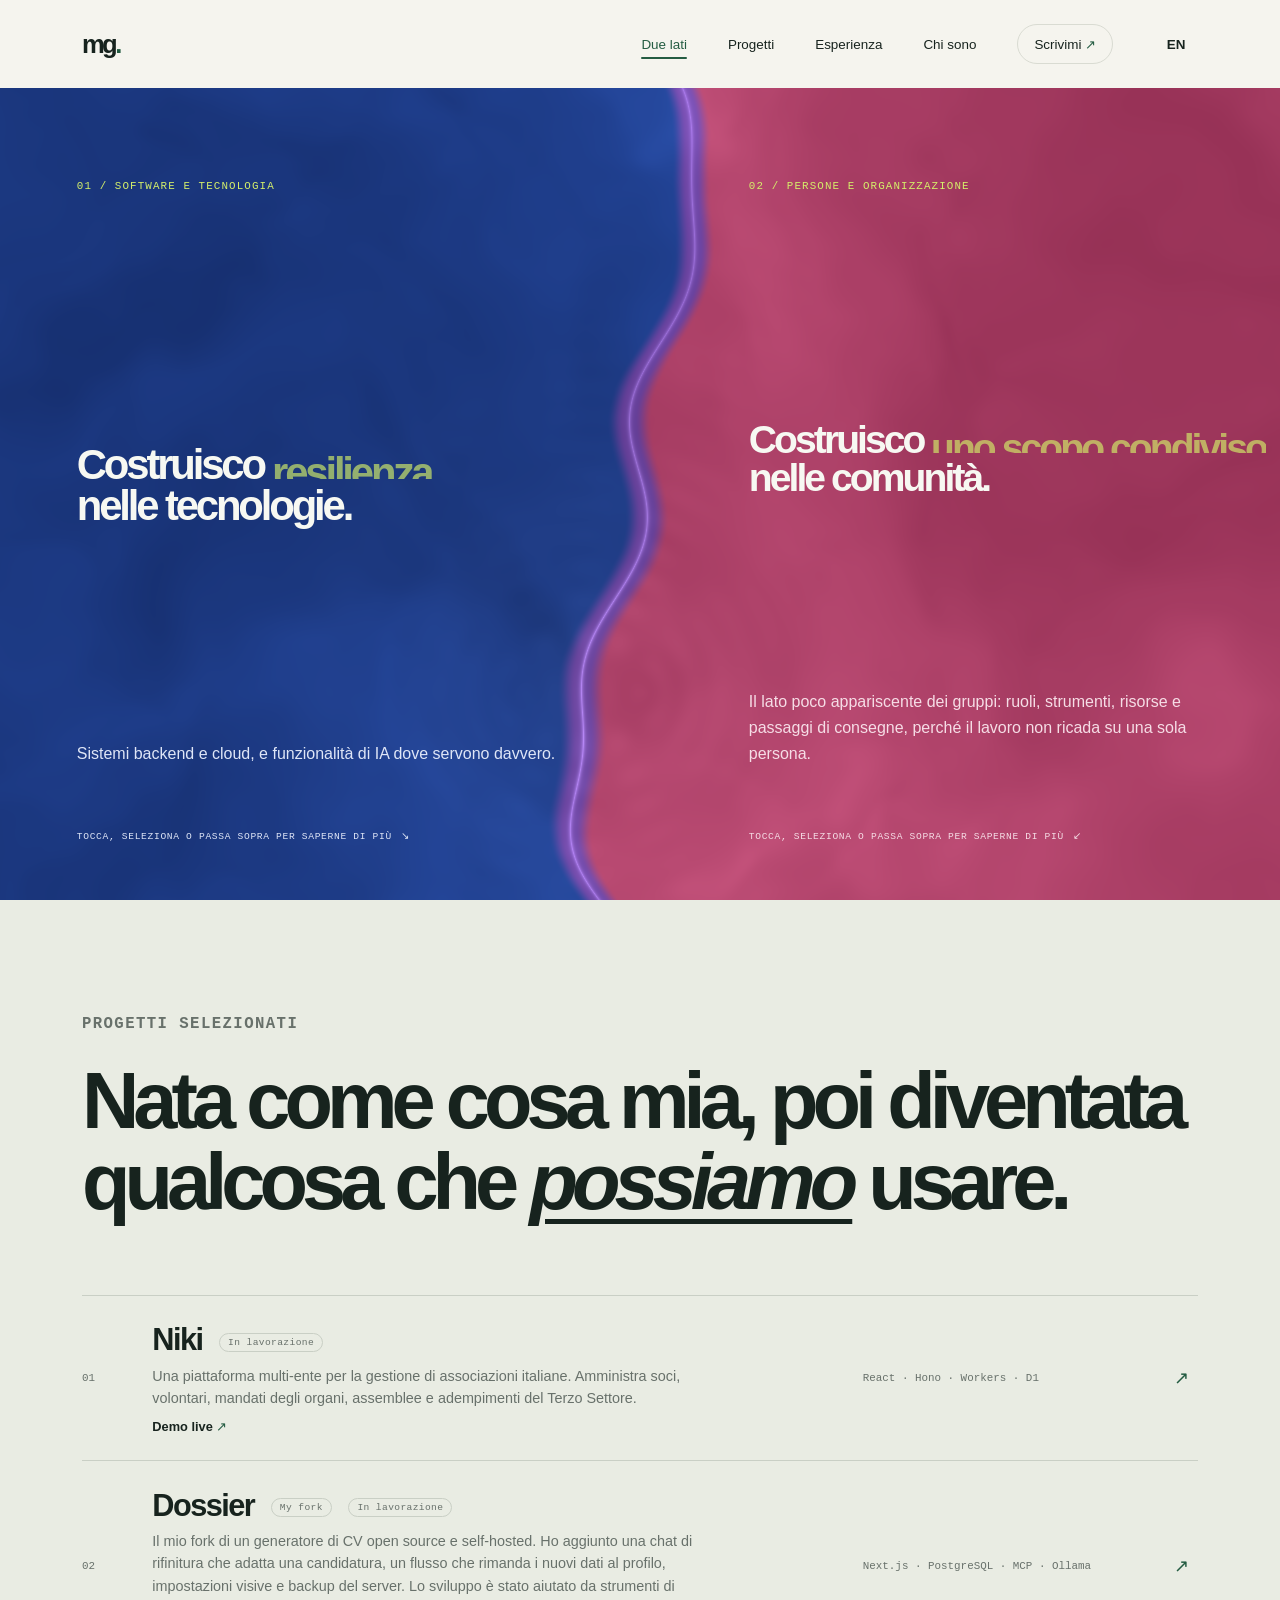
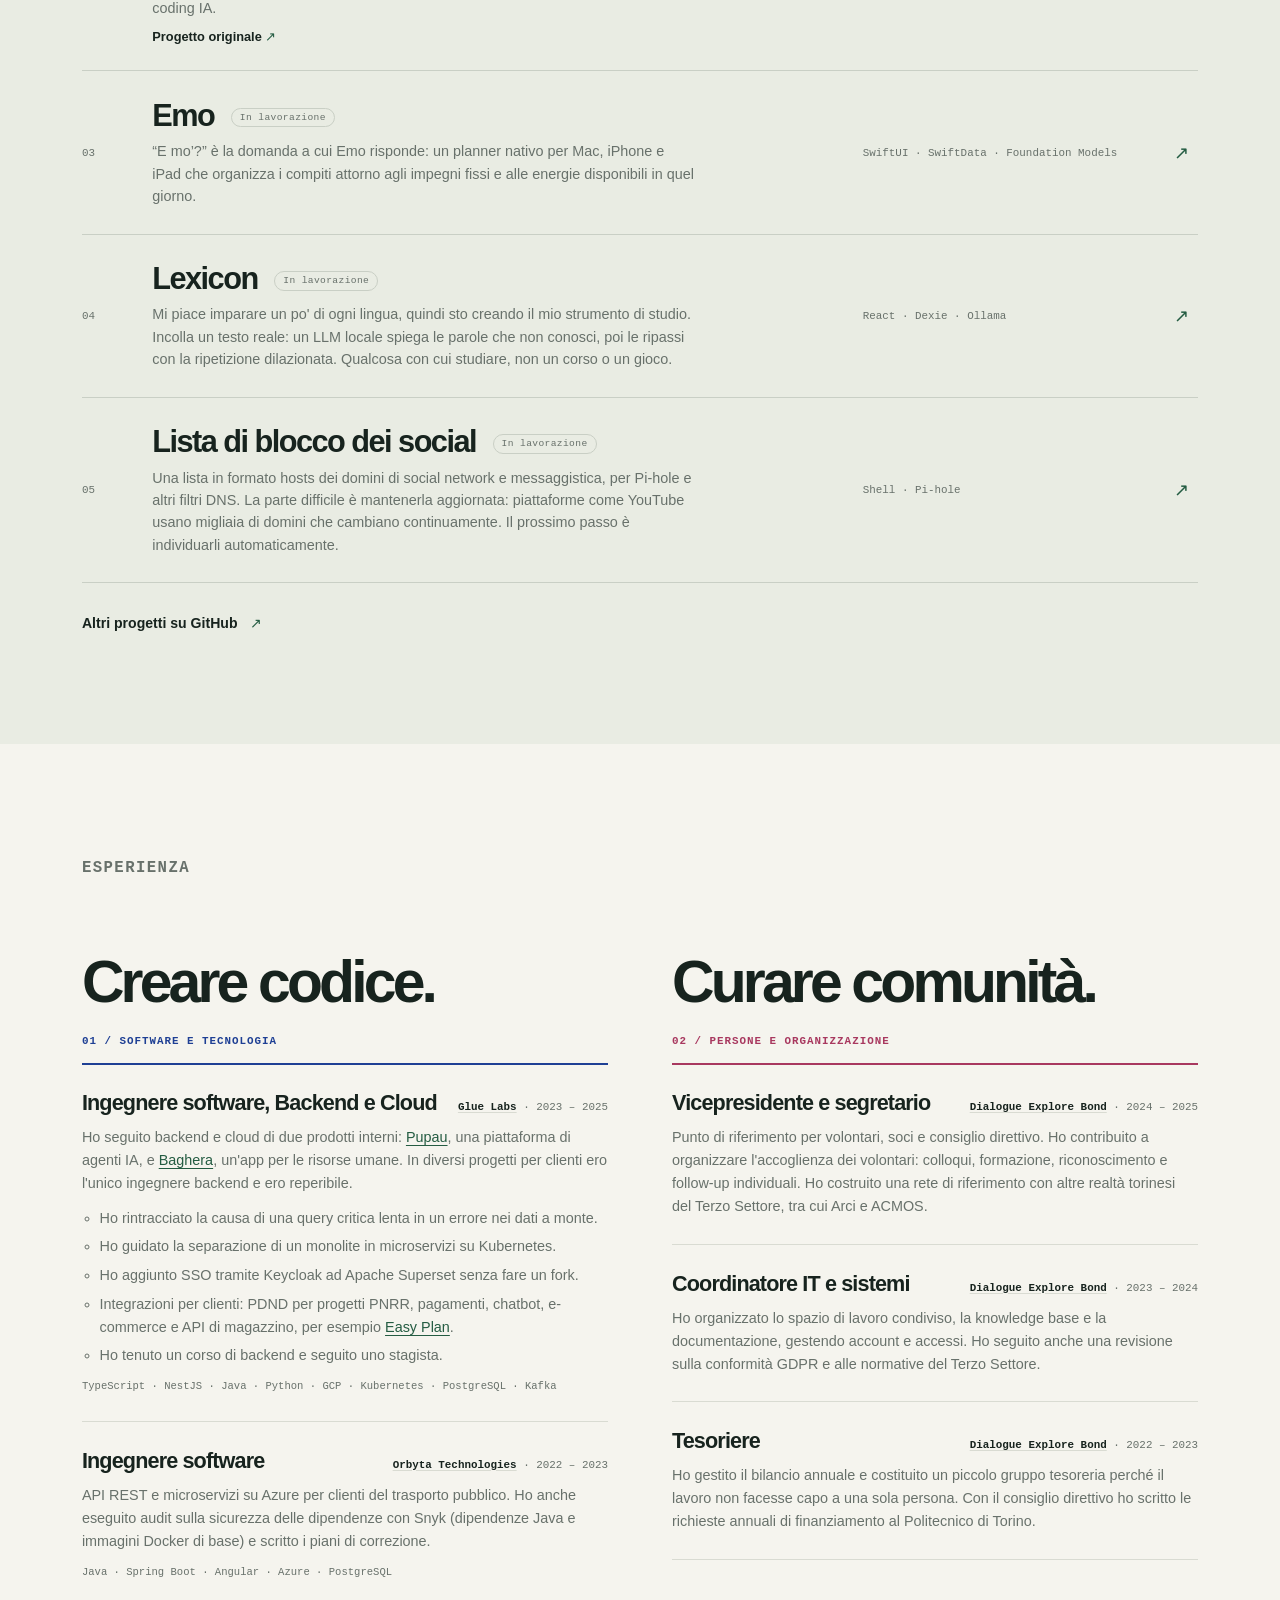
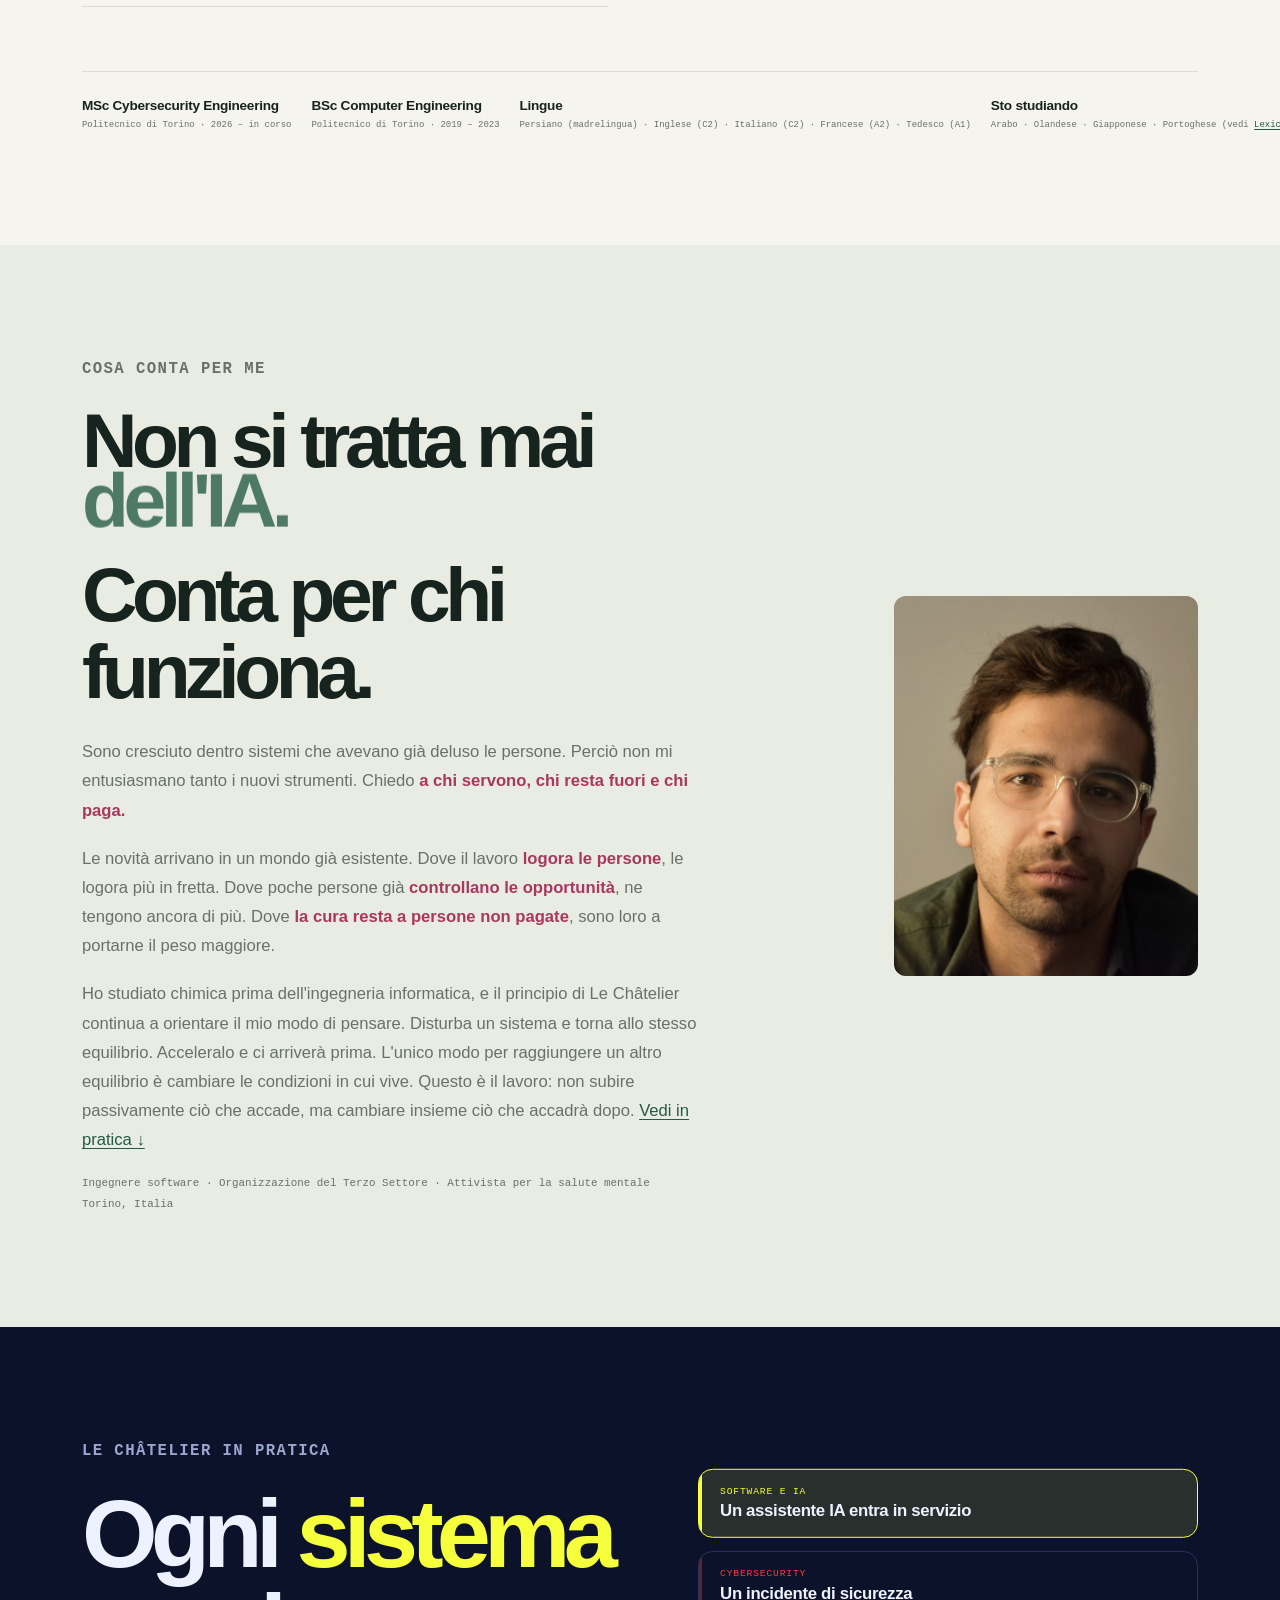
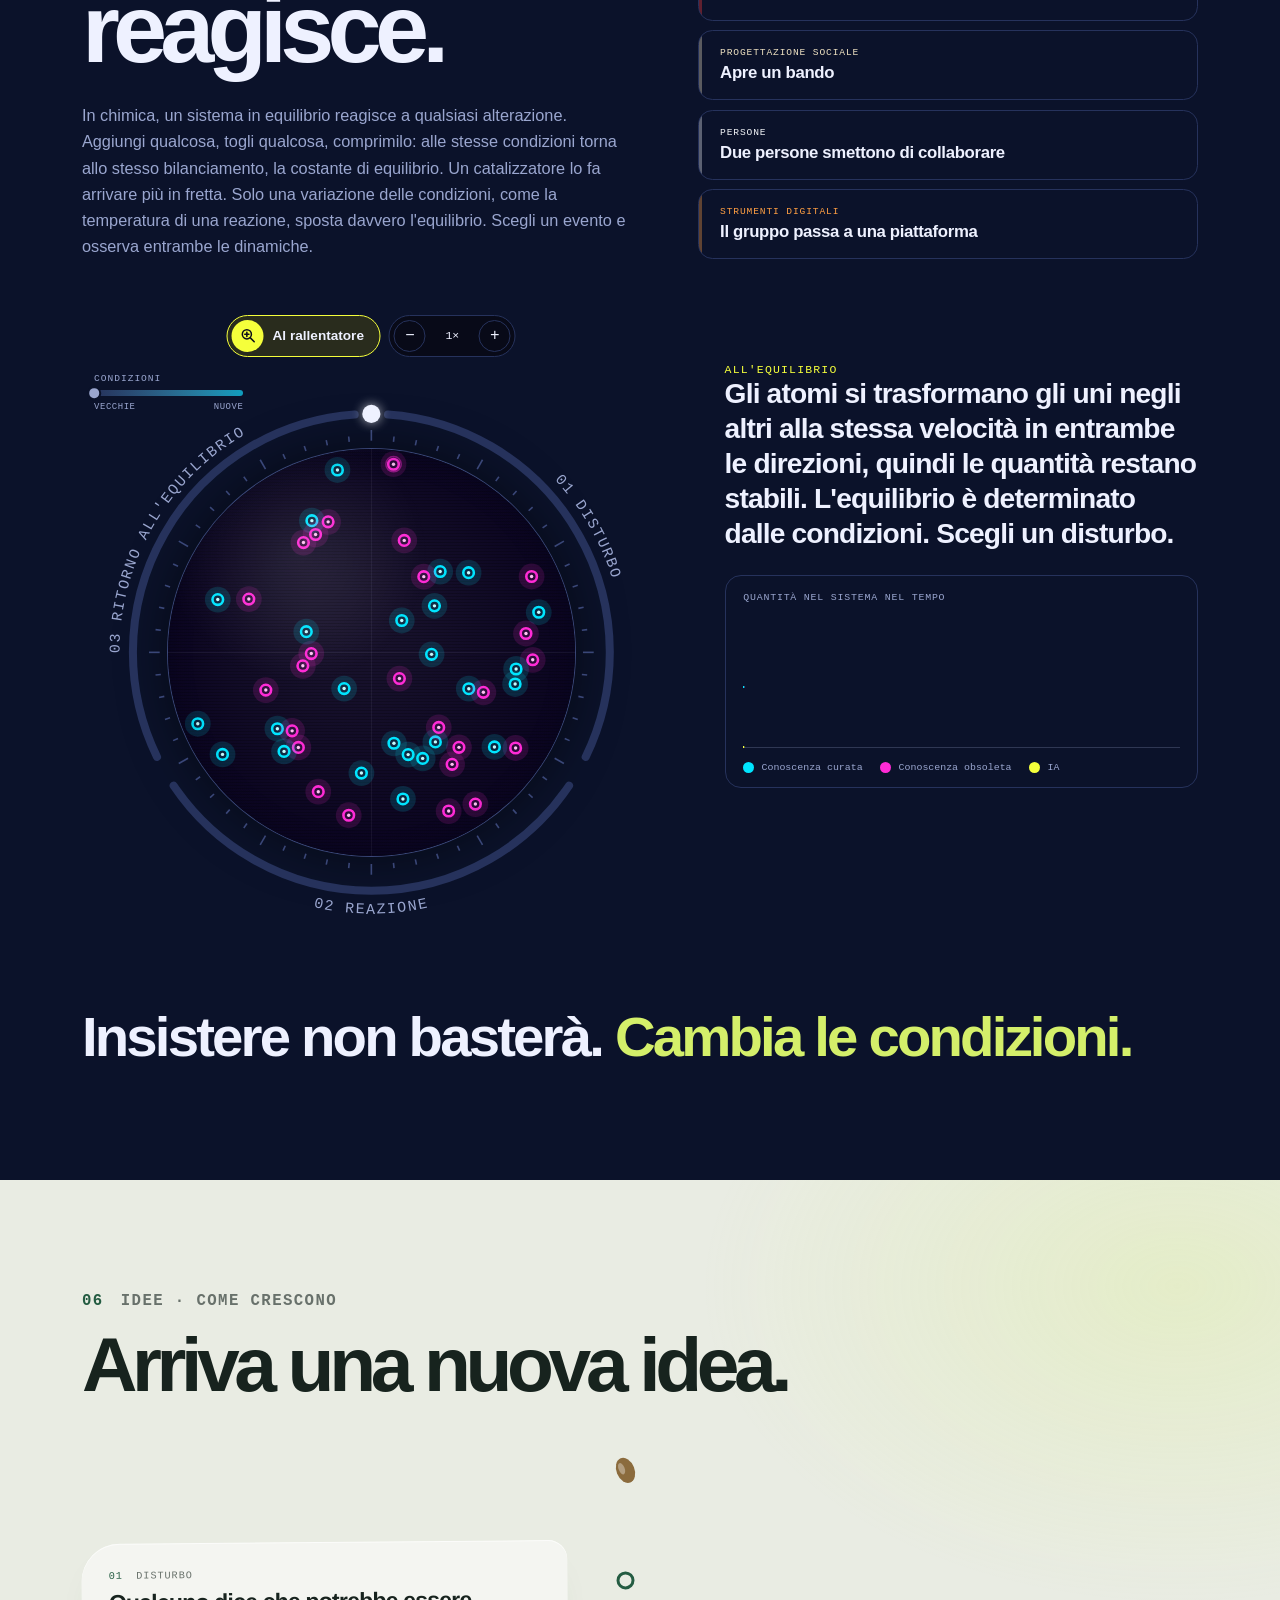
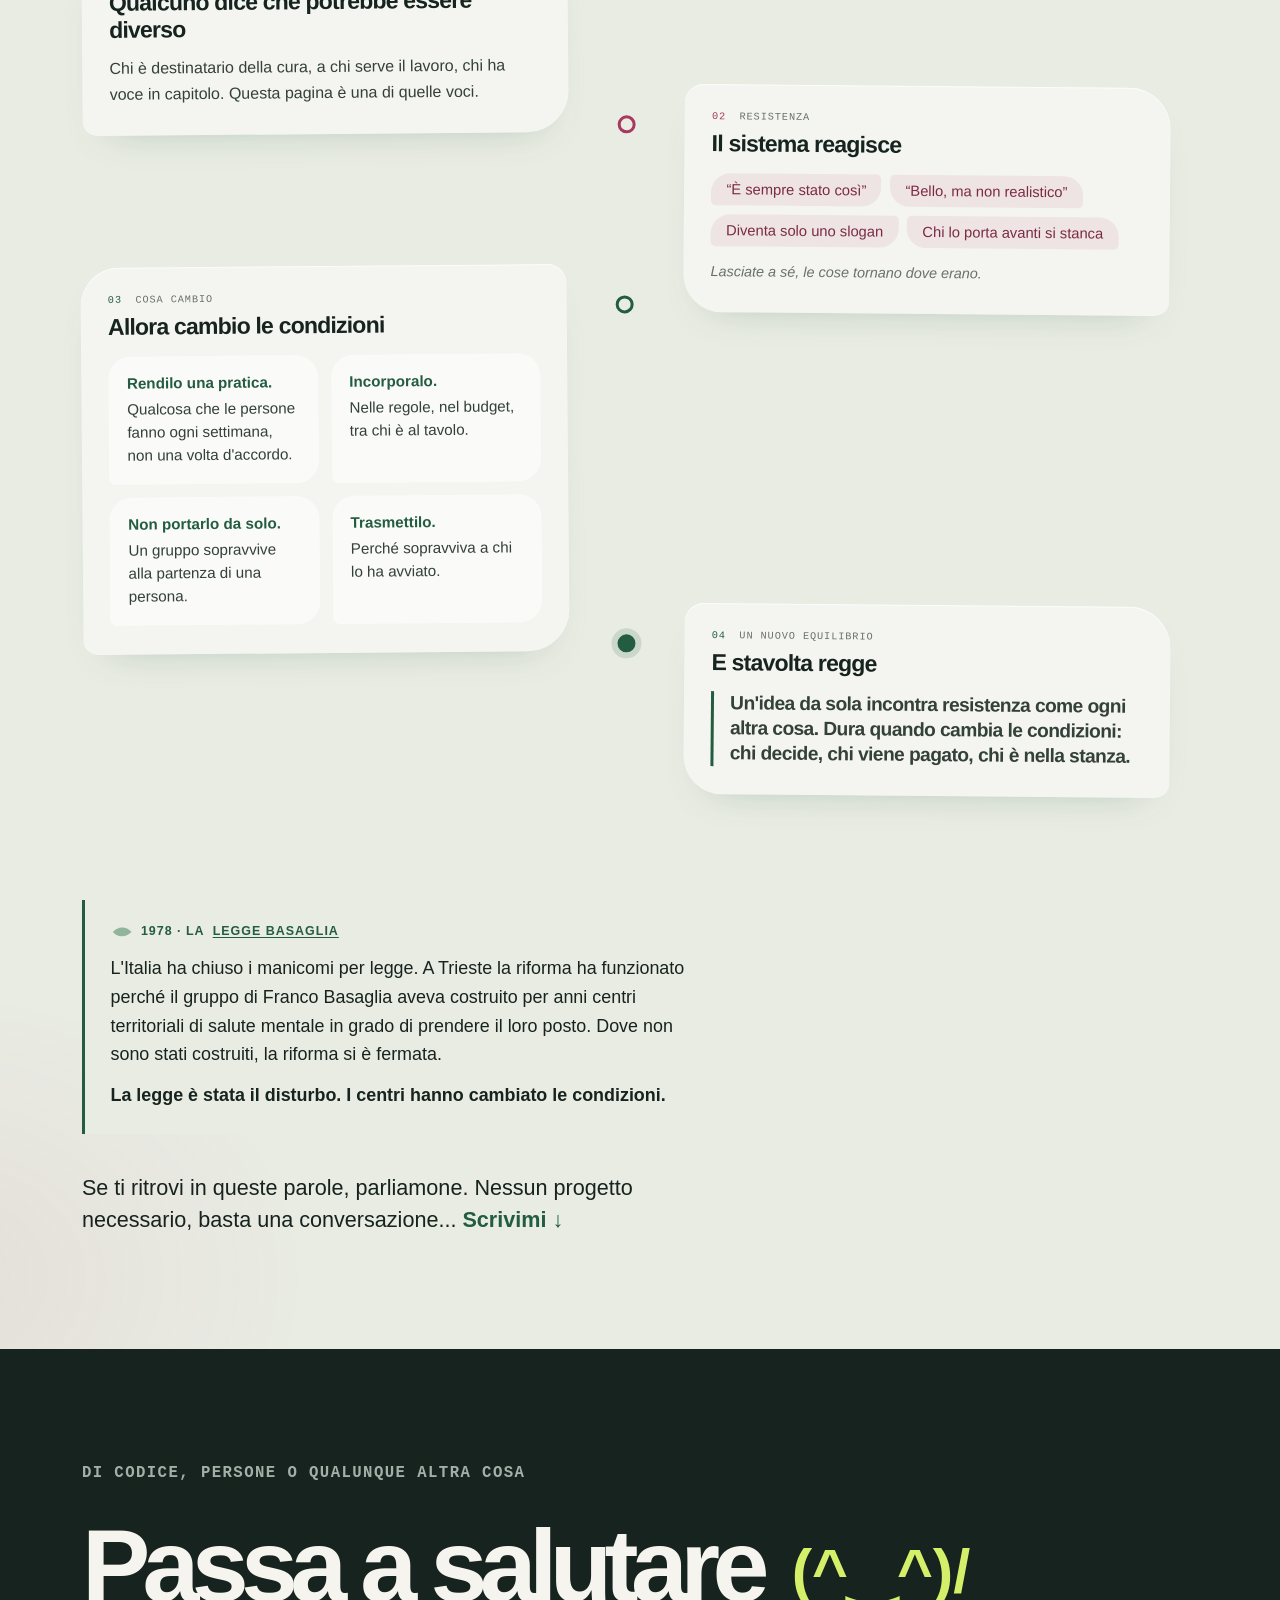
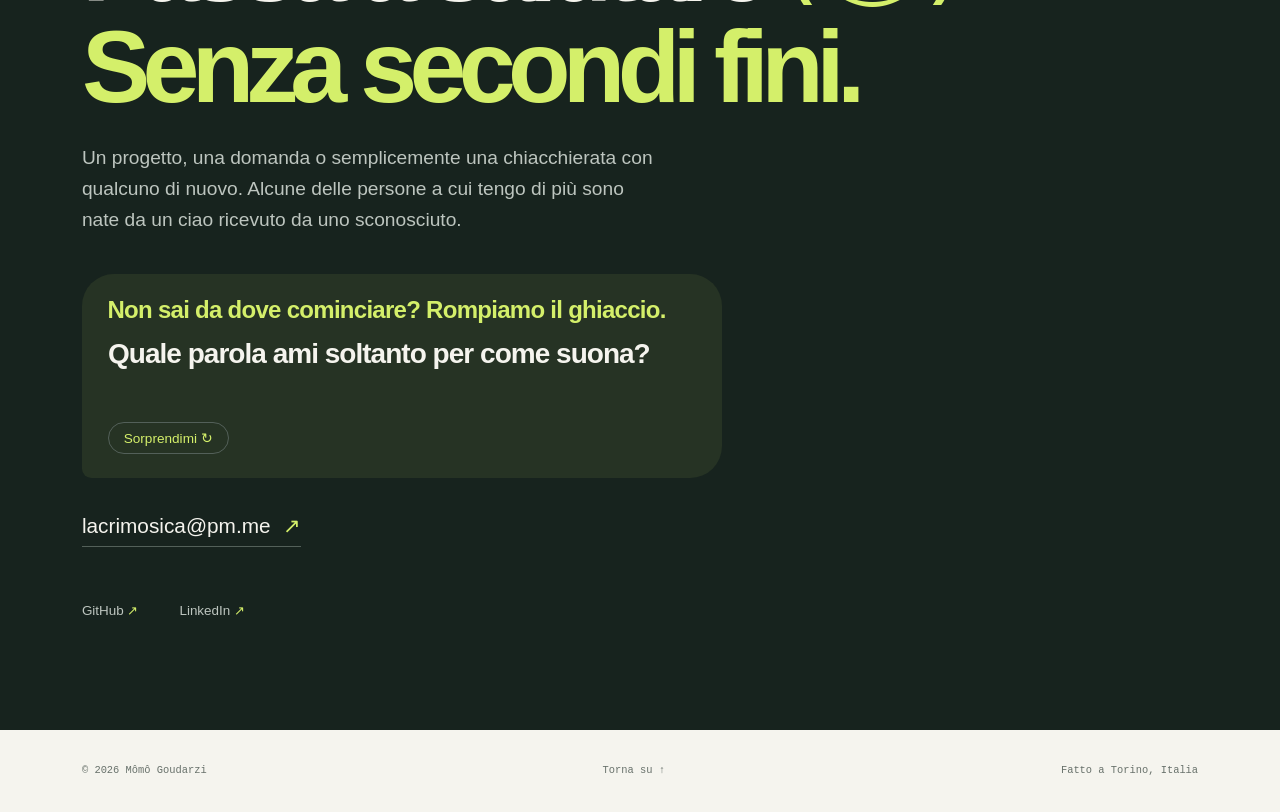
==== it/index.html @ afa25c83 "Pin header with section highlight and scroll progress bar The header stays on screen, shrinks once y" ====
<!doctype html>
<html lang="it">
  <head>
    <meta charset="utf-8">
    <meta name="viewport" content="width=device-width, initial-scale=1">
    <meta name="theme-color" content="#f5f4ee">
    <meta
      name="description"
      content="Ingegnere backend e cloud a Torino, con esperienza su sistemi in produzione e funzionalità basate su LLM. Dal 2022 collaboro alla gestione di un'associazione di volontariato."
    >
    <meta property="og:type" content="website">
    <meta property="og:title" content="Mômô Goudarzi — Ingegnere software e organizzazione del Terzo Settore">
    <meta
      property="og:description"
      content="Backend e cloud: sistemi distribuiti, Kubernetes, RAG e agenti in produzione. Dal 2022, attività organizzativa in un'associazione torinese."
    >
    <meta property="og:url" content="https://lacrimosica.com/it/">
    <link rel="alternate" hreflang="en" href="https://lacrimosica.com/">
    <link rel="alternate" hreflang="it" href="https://lacrimosica.com/it/">
    <title>Mômô Goudarzi — Ingegnere software e organizzazione del Terzo Settore</title>
    <link rel="icon" type="image/svg+xml" href="/favicon.svg">
    <link rel="stylesheet" href="/styles.css">
    <link rel="prefetch" href="/" as="document">
  </head>
  <body>
    <header class="site-header">
      <a class="wordmark" href="#top" aria-label="Mômô Goudarzi, pagina iniziale">mg<span>.</span></a>
      <nav aria-label="Navigazione principale">
        <a href="#intro">Due lati</a>
        <a href="#work">Progetti</a>
        <a class="nav-optional" href="#experience">Esperienza</a>
        <a href="#story">Chi sono</a>
        <a class="nav-contact" href="mailto:lacrimosica@pm.me">Scrivimi <span aria-hidden="true">↗</span></a>
        <a class="nav-language" href="/" hreflang="en" aria-label="Leggi in inglese">EN</a>
      </nav>
    </header>

    <main id="top">
      <section class="identity-stage" id="intro" aria-labelledby="identity-title">
        <h1 class="visually-hidden" id="identity-title">
          Mômô Goudarzi: tecnologia e organizzazione delle comunità
        </h1>
        <div class="identity-split" data-active="equilibrium" data-stage="equilibrium" data-cursor="phase">
          <svg class="wave-division" viewBox="0 0 1000 1000" preserveAspectRatio="none" aria-hidden="true">
            <path class="wave-phase-desktop" d="M535 0 C455 150 605 270 520 430 C435 600 600 760 500 1000 H1000 V0 Z"/>
            <path class="wave-phase-mobile" d="M0 490 C140 430 285 565 430 500 C610 420 760 565 1000 485 V1000 H0 Z"/>
            <path class="wave-ripple wave-ripple--desktop" d="M535 0 C455 150 605 270 520 430 C435 600 600 760 500 1000"/>
            <path class="wave-ripple wave-ripple--mobile" d="M0 490 C140 430 285 565 430 500 C610 420 760 565 1000 485"/>
          </svg>
          <button
            class="identity-panel identity-panel--technology"
            type="button"
            data-side="technology"
            aria-pressed="false"
          >
            <span class="identity-kicker">01 / Software e tecnologia</span>
            <span class="identity-title">
              <span class="visually-hidden">Costruisco affidabilità, chiarezza e resilienza nelle tecnologie.</span>
              <span aria-hidden="true"><span class="identity-title-line">Costruisco <span class="identity-concept-rotator" data-suffix="" data-subjects="affidabilità|chiarezza|resilienza">affidabilità</span></span><br>nelle tecnologie.</span>
            </span>
            <span class="identity-summary">Sistemi backend e cloud, e funzionalità di IA dove servono davvero.</span>
            <span class="identity-reveal">
              <span class="reveal-copy">Ultimamente ho curato backend e cloud di una piattaforma di agenti IA: recupero delle informazioni, strumenti degli agenti, sessioni e processi in background tra i servizi.</span>
            </span>
            <span class="identity-hint">Tocca, seleziona o passa sopra per saperne di più <span aria-hidden="true">↘</span></span>
          </button>

          <button
            class="identity-panel identity-panel--community"
            type="button"
            data-side="community"
            aria-pressed="false"
          >
            <span class="identity-kicker">02 / Persone e organizzazione</span>
            <span class="identity-title">
              <span class="visually-hidden">Costruisco appartenenza, autonomia e uno scopo condiviso nelle comunità.</span>
              <span aria-hidden="true"><span class="identity-title-line">Costruisco <span class="identity-concept-rotator identity-concept-rotator--people" data-suffix="" data-subjects="appartenenza|autonomia|uno scopo condiviso">appartenenza</span></span><br>nelle comunità.</span>
            </span>
            <span class="identity-summary">Il lato poco appariscente dei gruppi: ruoli, strumenti, risorse e passaggi di consegne, perché il lavoro non ricada su una sola persona.</span>
            <span class="identity-reveal">
              <span class="reveal-copy">In un'associazione gratuita di supporto tra pari ho costruito gli strumenti interni e una rete di riferimento con altre realtà locali.</span>
            </span>
            <span class="identity-hint">Tocca, seleziona o passa sopra per saperne di più <span aria-hidden="true">↙</span></span>
          </button>

          <p class="visually-hidden" id="equilibrium-announce" aria-live="polite"></p>
        </div>
      </section>

      <section class="work section" id="work" aria-labelledby="work-title">
        <div class="section-heading">
          <p class="eyebrow">Progetti selezionati</p>
          <h2 id="work-title">Nata come cosa mia, poi diventata qualcosa che <em>possiamo</em> usare.</h2>
        </div>
        <div class="project-list">
          <article class="project">
            <span class="project-number">01</span>
            <div class="project-main">
              <h3 class="project-title"><a class="project-link" href="https://github.com/Lacrimosica/niki" target="_blank" rel="noreferrer">Niki</a> <span class="project-tag">In lavorazione</span></h3>
              <p class="project-description">Una piattaforma multi-ente per la gestione di associazioni italiane. Amministra soci, volontari, mandati degli organi, assemblee e adempimenti del Terzo Settore.</p>
              <a class="project-extra" href="https://niki-demo.lacrimosica.com" target="_blank" rel="noreferrer">Demo live <span aria-hidden="true">↗</span></a>
            </div>
            <span class="project-stack">React · Hono · Workers · D1</span>
            <span class="project-arrow" aria-hidden="true">↗</span>
          </article>
          <article class="project">
            <span class="project-number">02</span>
            <div class="project-main">
              <h3 class="project-title">Dossier <span class="project-tag">My fork</span> <span class="project-tag">In lavorazione</span></h3>
              <p class="project-description">Il mio fork di un generatore di CV open source e self-hosted. Ho aggiunto una chat di rifinitura che adatta una candidatura, un flusso che rimanda i nuovi dati al profilo, impostazioni visive e backup del server. Lo sviluppo è stato aiutato da strumenti di coding IA.</p>
              <a class="project-extra" href="https://github.com/AienTech/dossier" target="_blank" rel="noreferrer">Progetto originale <span aria-hidden="true">↗</span></a>
            </div>
            <span class="project-stack">Next.js · PostgreSQL · MCP · Ollama</span>
            <span class="project-arrow" aria-hidden="true">↗</span>
          </article>
          <article class="project">
            <span class="project-number">03</span>
            <div class="project-main">
              <h3 class="project-title"><a class="project-link" href="https://github.com/Lacrimosica/emo" target="_blank" rel="noreferrer">Emo</a> <span class="project-tag">In lavorazione</span></h3>
              <p class="project-description">“E mo’?” è la domanda a cui Emo risponde: un planner nativo per Mac, iPhone e iPad che organizza i compiti attorno agli impegni fissi e alle energie disponibili in quel giorno.</p>
            </div>
            <span class="project-stack">SwiftUI · SwiftData · Foundation Models</span>
            <span class="project-arrow" aria-hidden="true">↗</span>
          </article>
          <article class="project" id="lexicon">
            <span class="project-number">04</span>
            <div class="project-main">
              <h3 class="project-title"><a class="project-link" href="https://github.com/Lacrimosica/lexicon" target="_blank" rel="noreferrer">Lexicon</a> <span class="project-tag">In lavorazione</span></h3>
              <p class="project-description">Mi piace imparare un po' di ogni lingua, quindi sto creando il mio strumento di studio. Incolla un testo reale: un LLM locale spiega le parole che non conosci, poi le ripassi con la ripetizione dilazionata. Qualcosa con cui studiare, non un corso o un gioco.</p>
            </div>
            <span class="project-stack">React · Dexie · Ollama</span>
            <span class="project-arrow" aria-hidden="true">↗</span>
          </article>
          <article class="project">
            <span class="project-number">05</span>
            <div class="project-main">
              <h3 class="project-title"><a class="project-link" href="https://github.com/Lacrimosica/social-media-domains-reference-list" target="_blank" rel="noreferrer">Lista di blocco dei social</a> <span class="project-tag">In lavorazione</span></h3>
              <p class="project-description">Una lista in formato hosts dei domini di social network e messaggistica, per Pi-hole e altri filtri DNS. La parte difficile è mantenerla aggiornata: piattaforme come YouTube usano migliaia di domini che cambiano continuamente. Il prossimo passo è individuarli automaticamente.</p>
            </div>
            <span class="project-stack">Shell · Pi-hole</span>
            <span class="project-arrow" aria-hidden="true">↗</span>
          </article>
        </div>
        <a class="all-work text-link" href="https://github.com/Lacrimosica?tab=repositories" target="_blank" rel="noreferrer">
          Altri progetti su GitHub <span aria-hidden="true">↗</span>
        </a>
      </section>

      <section class="experience section" id="experience" aria-labelledby="experience-title">
        <div class="section-heading">
          <p class="eyebrow" id="experience-title">Esperienza</p>
        </div>

        <div class="experience-columns">
          <div class="experience-column experience-column--technology">
            <h3 class="experience-phrase">Creare codice.</h3>
            <h3 class="experience-kicker">01 / Software e tecnologia</h3>
            <ol class="experience-list">
              <li class="experience-item">
                <div class="experience-head">
                  <h4 class="experience-role">Ingegnere software, Backend e Cloud</h4>
                  <span class="experience-meta"><a class="experience-org" href="https://glue-labs.com" target="_blank" rel="noreferrer">Glue Labs</a> · 2023 – 2025</span>
                </div>
                <p>Ho seguito backend e cloud di due prodotti interni: <a class="text-link-inline" href="https://pupau.ai" target="_blank" rel="noreferrer">Pupau</a>, una piattaforma di agenti IA, e <a class="text-link-inline" href="https://apps.apple.com/it/app/baghera-hr/id6449086600" target="_blank" rel="noreferrer">Baghera</a>, un'app per le risorse umane. In diversi progetti per clienti ero l'unico ingegnere backend e ero reperibile.</p>
                <ul class="experience-points">
                  <li>Ho rintracciato la causa di una query critica lenta in un errore nei dati a monte.</li>
                  <li>Ho guidato la separazione di un monolite in microservizi su Kubernetes.</li>
                  <li>Ho aggiunto SSO tramite Keycloak ad Apache Superset senza fare un fork.</li>
                  <li>Integrazioni per clienti: PDND per progetti PNRR, pagamenti, chatbot, e-commerce e API di magazzino, per esempio <a class="text-link-inline" href="https://easy-plan.app/" target="_blank" rel="noreferrer">Easy Plan</a>.</li>
                  <li>Ho tenuto un corso di backend e seguito uno stagista.</li>
                </ul>
                <p class="experience-stack">TypeScript · NestJS · Java · Python · GCP · Kubernetes · PostgreSQL · Kafka</p>
              </li>
              <li class="experience-item">
                <div class="experience-head">
                  <h4 class="experience-role">Ingegnere software</h4>
                  <span class="experience-meta"><a class="experience-org" href="https://orbyta.it" target="_blank" rel="noreferrer">Orbyta Technologies</a> · 2022 – 2023</span>
                </div>
                <p>API REST e microservizi su Azure per clienti del trasporto pubblico. Ho anche eseguito audit sulla sicurezza delle dipendenze con Snyk (dipendenze Java e immagini Docker di base) e scritto i piani di correzione.</p>
                <p class="experience-stack">Java · Spring Boot · Angular · Azure · PostgreSQL</p>
              </li>
            </ol>
          </div>

          <div class="experience-column experience-column--community">
            <h3 class="experience-phrase">Curare comunità.</h3>
            <h3 class="experience-kicker">02 / Persone e organizzazione</h3>
            <ol class="experience-list">
              <li class="experience-item">
                <div class="experience-head">
                  <h4 class="experience-role">Vicepresidente e segretario</h4>
                  <span class="experience-meta"><a class="experience-org" href="https://www.dialogueexplorebond.it" target="_blank" rel="noreferrer">Dialogue Explore Bond</a> · 2024 – 2025</span>
                </div>
                <p>Punto di riferimento per volontari, soci e consiglio direttivo. Ho contribuito a organizzare l'accoglienza dei volontari: colloqui, formazione, riconoscimento e follow-up individuali. Ho costruito una rete di riferimento con altre realtà torinesi del Terzo Settore, tra cui Arci e ACMOS.</p>
              </li>
              <li class="experience-item">
                <div class="experience-head">
                  <h4 class="experience-role">Coordinatore IT e sistemi</h4>
                  <span class="experience-meta"><a class="experience-org" href="https://www.dialogueexplorebond.it" target="_blank" rel="noreferrer">Dialogue Explore Bond</a> · 2023 – 2024</span>
                </div>
                <p>Ho organizzato lo spazio di lavoro condiviso, la knowledge base e la documentazione, gestendo account e accessi. Ho seguito anche una revisione sulla conformità GDPR e alle normative del Terzo Settore.</p>
              </li>
              <li class="experience-item">
                <div class="experience-head">
                  <h4 class="experience-role">Tesoriere</h4>
                  <span class="experience-meta"><a class="experience-org" href="https://www.dialogueexplorebond.it" target="_blank" rel="noreferrer">Dialogue Explore Bond</a> · 2022 – 2023</span>
                </div>
                <p>Ho gestito il bilancio annuale e costituito un piccolo gruppo tesoreria perché il lavoro non facesse capo a una sola persona. Con il consiglio direttivo ho scritto le richieste annuali di finanziamento al Politecnico di Torino.</p>
              </li>
            </ol>
          </div>
        </div>

        <dl class="experience-education">
          <div>
            <dt>MSc Cybersecurity Engineering</dt>
            <dd>Politecnico di Torino · 2026 – in corso</dd>
          </div>
          <div>
            <dt>BSc Computer Engineering</dt>
            <dd>Politecnico di Torino · 2019 – 2023</dd>
          </div>
          <div>
            <dt>Lingue</dt>
            <dd>Persiano (madrelingua) · Inglese (C2) · Italiano (C2) · Francese (A2) · Tedesco (A1)</dd>
          </div>
          <div>
            <dt>Sto studiando</dt>
            <dd>Arabo · Olandese · Giapponese · Portoghese (vedi <a class="text-link-inline" href="#lexicon">Lexicon</a>)</dd>
          </div>
        </dl>
      </section>

      <section class="story-section section" id="story" aria-labelledby="story-title">
        <div class="story-copy">
          <p class="eyebrow">Cosa conta per me</p>
          <h2 id="story-title" aria-label="Non si tratta mai della tecnologia. Conta per chi funziona.">
            <span aria-hidden="true">Non si tratta mai</span><br>
            <span class="story-rotator" aria-hidden="true" data-subjects="dell'IA|del telaio meccanico|della catena di montaggio|della stampa|di internet|dello smartphone|dell'algoritmo|dell'app">dell'IA.</span><br>
            <span aria-hidden="true">Conta per chi funziona.</span>
          </h2>
          <p>
            Sono cresciuto dentro sistemi che avevano già deluso le persone.
            Perciò non mi entusiasmano tanto i nuovi strumenti. Chiedo <strong>a chi
            servono, chi resta fuori e chi paga.</strong>
          </p>
          <p>
            Le novità arrivano in un mondo già esistente. Dove il lavoro
            <strong>logora le persone</strong>, le logora più in fretta. Dove
            poche persone già <strong>controllano le opportunità</strong>, ne
            tengono ancora di più. Dove <strong>la cura resta a persone non pagate</strong>,
            sono loro a portarne il peso maggiore.
          </p>
          <p>
            Ho studiato chimica prima dell'ingegneria informatica, e il principio
            di Le Châtelier continua a orientare il mio modo di pensare. Disturba
            un sistema e torna allo stesso equilibrio. Acceleralo e ci arriverà
            prima. L'unico modo per raggiungere un altro equilibrio è cambiare
            le condizioni in cui vive. Questo è il lavoro: non subire passivamente
            ciò che accade, ma cambiare insieme ciò che accadrà dopo.
            <a class="text-link-inline" href="#le-chatelier">Vedi in pratica ↓</a>
          </p>
          <p class="story-signoff">
            Ingegnere software · Organizzazione del Terzo Settore · Attivista per la salute mentale<br>
            Torino, Italia
          </p>
        </div>
        <figure class="story-portrait">
          <div class="portrait-media">
            <img src="/assets/momo.jpg" alt="Mômô Goudarzi" width="1152" height="768">
          </div>
        </figure>
      </section>

      <section class="lab section" id="le-chatelier" data-cursor="ink" aria-labelledby="lab-title">
        <div class="lab-heading">
          <div class="lab-intro">
            <p class="eyebrow">Le Châtelier in pratica</p>
            <h2 id="lab-title">Ogni <span>sistema</span><br>reagisce.</h2>
            <p class="lab-lead">
              In chimica, un sistema in equilibrio reagisce a qualsiasi alterazione.
              Aggiungi qualcosa, togli qualcosa, comprimilo: alle stesse condizioni
              torna allo stesso bilanciamento, la costante di equilibrio. Un catalizzatore
              lo fa arrivare più in fretta. Solo una variazione delle condizioni,
              come la temperatura di una reazione, sposta davvero l'equilibrio.
              Scegli un evento e osserva entrambe le dinamiche.
            </p>
          </div>
          <div class="lab-picks" role="group" aria-label="Eventi di disturbo">
            <button class="lab-pick" type="button" data-id="ai" data-travel="0" aria-controls="lab-ai">
              <span class="lab-pick-kicker">Software e IA</span>
              <span class="lab-pick-title">Un assistente IA entra in servizio</span>
            </button>
            <button class="lab-pick" type="button" data-id="security" data-travel="200" aria-controls="lab-security">
              <span class="lab-pick-kicker">Cybersecurity</span>
              <span class="lab-pick-title">Un incidente di sicurezza</span>
            </button>
            <button class="lab-pick" type="button" data-id="bando" data-travel="270" aria-controls="lab-bando">
              <span class="lab-pick-kicker">Progettazione sociale</span>
              <span class="lab-pick-title">Apre un bando</span>
            </button>
            <button class="lab-pick" type="button" data-id="conflict" data-travel="135" aria-controls="lab-conflict">
              <span class="lab-pick-kicker">Persone</span>
              <span class="lab-pick-title">Due persone smettono di collaborare</span>
            </button>
            <button class="lab-pick" type="button" data-id="tools" data-travel="45" aria-controls="lab-tools">
              <span class="lab-pick-kicker">Strumenti digitali</span>
              <span class="lab-pick-title">Il gruppo passa a una piattaforma</span>
            </button>
          </div>
        </div>

        <div class="lab-body">
          <div class="lab-view">
            <div class="lab-scope">
              <div class="lab-toolbar">
                <button class="lab-slow" type="button">
                  <span class="lab-slow-icon" aria-hidden="true">
                    <svg viewBox="0 0 24 24"><circle cx="10.5" cy="10.5" r="6.5"/><path d="M15.5 15.5 21 21M10.5 7.5v6M7.5 10.5h6"/></svg>
                  </span>
                  Al rallentatore
                </button>
                <div class="lab-zoom" role="group" aria-label="Zoom">
                  <button type="button" data-zoom="-1" aria-label="Zoom out">−</button>
                  <span class="lab-zoom-level">1×</span>
                  <button type="button" data-zoom="1" aria-label="Zoom in">+</button>
                  <span class="lab-zoom-hint" aria-hidden="true">oppure clicca la lente</span>
                </div>
              </div>
              <canvas aria-hidden="true"></canvas>
              <svg class="lab-ring" viewBox="-8 -8 216 216" aria-hidden="true"></svg>
              <div class="lab-gauge">
                <span class="lab-gauge-label">Condizioni</span>
                <span class="lab-gauge-track" aria-hidden="true"><i class="lab-gauge-marker"></i></span>
                <span class="lab-gauge-ends" aria-hidden="true"><span>Vecchie</span><span>Nuove</span></span>
                <span class="lab-gauge-condition"></span>
              </div>
            </div>
            <div class="lab-readout">
              <div class="lab-live">
                <p class="lab-caption-step">All'equilibrio</p>
                <p class="lab-caption-text">Gli atomi si trasformano gli uni negli altri alla stessa velocità in entrambe le direzioni, quindi le quantità restano stabili. Quell'equilibrio è determinato dalle condizioni. Scegli un disturbo.</p>
              </div>
              <div class="lab-guide" hidden aria-live="polite">
                <p class="lab-guide-step"></p>
                <div class="lab-guide-block">
                  <h3>Al microscopio</h3>
                  <p class="lab-guide-science"></p>
                </div>
                <div class="lab-guide-block lab-guide-practice">
                  <h3>In pratica</h3>
                  <div class="lab-guide-body"></div>
                </div>
              </div>
              <figure class="lab-chart" aria-hidden="true">
                <figcaption>Quantità nel sistema nel tempo</figcaption>
                <canvas></canvas>
                <ul class="lab-legend"></ul>
              </figure>
              <ul class="lab-chips" aria-hidden="true"></ul>
              <div class="lab-controls">
                <div class="lab-guide-nav" hidden>
                  <button class="lab-back" type="button">⏪ Torna indietro</button>
                  <button class="lab-next" type="button">Fase successiva →</button>
                  <button class="lab-exit" type="button">Esci dal rallentatore</button>
                </div>
              </div>
            </div>
          </div>
        </div>

        <div class="lab-panels">
          <article class="lab-panel" id="lab-ai" data-id="ai">
            <div class="lab-col" data-step="disturbance">
              <h3><span>01</span> Disturbo</h3>
                <p>Un team di prodotto mette online un assistente IA che risponde alle domande dei clienti usando i documenti interni dell'azienda.</p>
            </div>
            <div class="lab-col lab-push" data-step="counter">
              <h3><span>02</span> Come reagisce il sistema</h3>
              <ul>
                <li>Documenti obsoleti, serviti in fretta</li>
                <li>Risposte sbagliate dette con sicurezza</li>
                <li>Nessuno si occupa delle fonti</li>
                <li>Strumenti paralleli non approvati</li>
              </ul>
            </div>
            <div class="lab-col lab-fix" data-step="settled">
              <h3><span>03</span> Cosa cambio</h3>
              <ul>
                <li data-short="Fonti pulite e datate">Pulire e datare le fonti prima che vengano indicizzate.</li>
                <li data-short="Ogni fonte ha un responsabile">Dare a ogni fonte un responsabile che la mantenga aggiornata.</li>
                <li data-short="Test su domande reali">Testarla sulle domande che fanno davvero le persone, non sulle demo.</li>
                <li data-short="Una persona decide">Lasciare una persona responsabile delle decisioni importanti.</li>
              </ul>
            </div>
            <p class="lab-principle">L'IA è un catalizzatore: porta un team all'equilibrio che già aveva, solo più rapidamente. Cambia prima l'equilibrio.</p>
          </article>

          <article class="lab-panel" id="lab-security" data-id="security">
            <div class="lab-col" data-step="disturbance">
              <h3><span>01</span> Disturbo</h3>
              <p>Una vulnerabilità critica compare in una dipendenza oppure trapela una credenziale.</p>
            </div>
            <div class="lab-col lab-push" data-step="counter">
              <h3><span>02</span> Come reagisce il sistema</h3>
              <ul>
                <li>Patch fatte nel panico</li>
                <li>Colpevolizzazione</li>
                <li>Tutti esclusi dal sistema</li>
                <li>Allarmi ignorati da tutti</li>
              </ul>
            </div>
            <div class="lab-col lab-fix" data-step="settled">
              <h3><span>03</span> Cosa cambio</h3>
              <ul>
                <li data-short="Segreti fuori dal codice">Togliere i segreti dal codice, così una credenziale trapelata si revoca in pochi minuti.</li>
                <li data-short="Patch in base all'esposizione reale">Applicare le patch in base all'esposizione reale, non solo al punteggio di severità.</li>
                <li data-short="Segnalare senza colpevolizzare">Scrivere un post-mortem senza colpe, così le persone segnaleranno prima la prossima volta.</li>
                <li data-short="La via sicura è la più semplice">Rendere facile la strada sicura: SSO e minimo privilegio.</li>
              </ul>
            </div>
            <p class="lab-principle">Bloccare tutto dopo una fuga è una reazione. Rendere facile la strada sicura è una nuova condizione.</p>
          </article>

          <article class="lab-panel" id="lab-bando" data-id="bando">
            <div class="lab-col" data-step="disturbance">
              <h3><span>01</span> Disturbo</h3>
              <p>Una fondazione apre un bando con una scadenza ravvicinata.</p>
            </div>
            <div class="lab-col lab-push" data-step="counter">
              <h3><span>02</span> Come reagisce il sistema</h3>
              <ul>
                <li>Progetto piegato al finanziamento</li>
                <li>Partner soltanto sulla carta</li>
                <li>Budget non coerente con il lavoro</li>
                <li>Indicatori che nessuno misura</li>
              </ul>
            </div>
            <div class="lab-col lab-fix" data-step="settled">
              <h3><span>03</span> Cosa cambio</h3>
              <ul>
                <li data-short="Partire dal bisogno">Partire dall'analisi dei bisogni, poi verificare se il bando è adatto.</li>
                <li data-short="Ogni obiettivo ha un compito">Collegare ogni obiettivo a un compito reale e a una persona responsabile.</li>
                <li data-short="Partner con un ruolo reale">Coinvolgere partner con un ruolo reale e una voce di budget.</li>
                <li data-short="Chiedere alle persone">Chiedere alle persone a cui è rivolto se ha aiutato.</li>
              </ul>
            </div>
            <p class="lab-principle">Piegarlo al bando è una reazione. Partire dal bisogno cambia le condizioni.</p>
          </article>

          <article class="lab-panel" id="lab-conflict" data-id="conflict">
            <div class="lab-col" data-step="disturbance">
              <h3><span>01</span> Disturbo</h3>
              <p>Due persone di un gruppo litigano sul modo di fare una cosa e il lavoro si blocca.</p>
            </div>
            <div class="lab-col lab-push" data-step="counter">
              <h3><span>02</span> Come reagisce il sistema</h3>
              <ul>
                <li>Si formano due schieramenti</li>
                <li>Le persone tacciono</li>
                <li>Passaparola invece di feedback</li>
                <li>Qualcuno se ne va</li>
              </ul>
            </div>
            <div class="lab-col lab-fix" data-step="settled">
              <h3><span>03</span> Cosa cambio</h3>
              <ul>
                <li data-short="Individuare chi possiede il problema">Capire chi è responsabile del problema prima che qualcuno provi a risolverlo.</li>
                <li data-short="Ascoltare prima di rispondere">Ascoltare in modo attivo e ripetere ciò che ho sentito prima di rispondere.</li>
                <li data-short="Usare messaggi in prima persona">Dire cosa vedo, come mi coinvolge e di cosa ho bisogno.</li>
                <li data-short="Una soluzione accettabile per entrambi">Cercare una soluzione accettata da entrambe le persone (il metodo win-win di Gordon), poi fissare una verifica.</li>
              </ul>
            </div>
            <p class="lab-principle">Schierarsi è una reazione. Un modo condiviso di risolvere i conflitti, conosciuto da tutti, è una nuova condizione.</p>
          </article>

          <article class="lab-panel" id="lab-tools" data-id="tools">
            <div class="lab-col" data-step="disturbance">
              <h3><span>01</span> Disturbo</h3>
              <p>Un gruppo di volontari trasferisce chat, file e iscrizioni su una piattaforma condivisa.</p>
            </div>
            <div class="lab-col lab-push" data-step="counter">
              <h3><span>02</span> Come reagisce il sistema</h3>
              <ul>
                <li>WhatsApp resta il canale reale</li>
                <li>“Non sono esperto”</li>
                <li>Due posti per ogni cosa</li>
                <li>Solo ~5 persone lo usano</li>
              </ul>
            </div>
            <div class="lab-col lab-fix" data-step="settled">
              <h3><span>03</span> Cosa ho cambiato</h3>
              <ul>
                <li data-short="Ogni flusso documentato">Documentare ogni flusso, inclusi ingresso e uscita.</li>
                <li data-short="Un luogo per ogni informazione">Tenere un solo luogo per ogni tipo di informazione.</li>
                <li data-short="La soluzione è rimasta">Un anno dopo, la piattaforma è ancora il luogo che tutti consultano.</li>
              </ul>
            </div>
            <p class="lab-principle">Uno strumento nuovo sulle abitudini vecchie torna alle abitudini vecchie. Cambia dove vive il lavoro, non solo lo strumento.</p>
          </article>
        </div>



        <p class="lab-mantra">Insistere non basterà. <span>Cambia le condizioni.</span></p>
      </section>

      <section class="manifesto section" id="manifesto" aria-labelledby="manifesto-title">
        <p class="manifesto-kicker"><span>06</span> Idee · come crescono</p>
        <h2 class="manifesto-title" id="manifesto-title">Arriva una nuova idea.</h2>
        <ol class="manifesto-path">
          <li class="milestone">
            <span class="milestone-node" aria-hidden="true"></span>
            <h3><span>01</span> Disturbo</h3>
            <p class="milestone-title">Qualcuno dice che potrebbe essere diverso</p>
            <p>Chi è destinatario della cura, a chi serve il lavoro, chi ha voce in capitolo. Questa pagina è una di quelle voci.</p>
          </li>
          <li class="milestone milestone--push">
            <span class="milestone-node" aria-hidden="true"></span>
            <h3><span>02</span> Resistenza</h3>
            <p class="milestone-title">Il sistema reagisce</p>
            <ul class="manifesto-leaves">
              <li>“È sempre stato così”</li>
              <li>“Bello, ma non realistico”</li>
              <li>Diventa solo uno slogan</li>
              <li>Chi lo porta avanti si stanca</li>
            </ul>
            <p class="milestone-aside">Lasciate a sé, le cose tornano dove erano.</p>
          </li>
          <li class="milestone milestone--change">
            <span class="milestone-node" aria-hidden="true"></span>
            <h3><span>03</span> Cosa cambio</h3>
            <p class="milestone-title">Allora cambio le condizioni</p>
            <ul class="manifesto-seeds">
              <li><strong>Rendilo una pratica.</strong> Qualcosa che le persone fanno ogni settimana, non una volta d'accordo.</li>
              <li><strong>Incorporalo.</strong> Nelle regole, nel budget, tra chi è al tavolo.</li>
              <li><strong>Non portarlo da solo.</strong> Un gruppo sopravvive alla partenza di una persona.</li>
              <li><strong>Trasmettilo.</strong> Perché sopravviva a chi lo ha avviato.</li>
            </ul>
          </li>
          <li class="milestone milestone--balance">
            <span class="milestone-node" aria-hidden="true"></span>
            <h3><span>04</span> Un nuovo equilibrio</h3>
            <p class="milestone-title">E stavolta regge</p>
            <p class="manifesto-principle">Un'idea da sola incontra resistenza come ogni altra cosa. Dura quando cambia le condizioni: chi decide, chi viene pagato, chi è nella stanza.</p>
          </li>
        </ol>
        <aside class="manifesto-note" aria-labelledby="basaglia-title">
          <p class="manifesto-note-kicker" id="basaglia-title">
            <svg viewBox="-2 -8 24 16" aria-hidden="true"><path d="M0 0 C5 -6 14 -7 20 0 C14 6 5 6 0 0 Z"/></svg>
            1978 · La <a href="https://it.wikipedia.org/wiki/Legge_180" target="_blank" rel="noreferrer">legge Basaglia</a>
          </p>
          <p>L'Italia ha chiuso i manicomi per legge. A Trieste la riforma ha funzionato perché il gruppo di Franco Basaglia aveva costruito per anni centri territoriali di salute mentale in grado di prendere il loro posto. Dove non sono stati costruiti, la riforma si è fermata.</p>
          <p class="manifesto-note-point">La legge è stata il disturbo. I centri hanno cambiato le condizioni.</p>
        </aside>
        <p class="manifesto-invite">Se ti ritrovi in queste parole, parliamone. Nessun progetto necessario, basta una conversazione... <a href="#contact">Scrivimi ↓</a></p>
      </section>

      <section class="contact section" id="contact" data-cursor="ink" aria-labelledby="contact-title">
        <p class="eyebrow">Di codice, persone o qualunque altra cosa</p>
        <h2 id="contact-title" aria-label="Passa a salutare. Senza secondi fini.">Passa <span class="contact-hello">a salutare <span class="contact-face" aria-hidden="true">(^‿^)/</span></span><br><span>Senza secondi fini.</span></h2>
        <p class="contact-lead">Un progetto, una domanda o semplicemente una chiacchierata con qualcuno di nuovo. Alcune delle persone a cui tengo di più sono nate da un ciao ricevuto da uno sconosciuto.</p>
        <div class="icebreaker">
          <p class="icebreaker-label">Non sai da dove cominciare? Rompiamo il ghiaccio.</p>
          <p class="icebreaker-question" aria-live="polite">Come spremi il dentifricio: dalla fine o dal centro?</p>
          <button class="icebreaker-shuffle" type="button" hidden>Sorprendimi ↻</button>
        </div>
        <a class="contact-link" href="mailto:lacrimosica@pm.me?subject=Ciao%20dal%20tuo%20sito&amp;body=Ciao%20M%C3%B4m%C3%B4%2C%0A%0AHo%20trovato%20il%20tuo%20sito%20e%20volevo%20salutarti.%0A%0AQualcosa%20su%20di%20me%3A%0A%0ADomanda%20per%20rompere%20il%20ghiaccio%3A%20Come%20spremi%20il%20dentifricio%3A%20dalla%20fine%20o%20dal%20centro%3F%0ALa%20mia%20risposta%3A%0A%0AA%20presto%2C%0A">lacrimosica@pm.me <span aria-hidden="true">↗</span></a>
        <div class="social-links">
          <a href="https://github.com/Lacrimosica" target="_blank" rel="noreferrer">GitHub <span aria-hidden="true">↗</span></a>
          <a href="https://www.linkedin.com/in/51226189" target="_blank" rel="noreferrer">LinkedIn <span aria-hidden="true">↗</span></a>
        </div>
      </section>
    </main>

    <footer class="site-footer">
      <span>© <span id="year">2026</span> Mômô Goudarzi</span>
      <a href="#top">Torna su ↑</a>
      <span>Fatto a Torino, Italia</span>
    </footer>
    <div class="custom-cursor-dot" aria-hidden="true"></div>
    <div class="custom-cursor-ring" aria-hidden="true"></div>
    <script type="module" src="/it/main.js"></script>
    <script type="module" src="/it/js/lab.js"></script>
    <script type="module" src="/it/js/rotator.js"></script>
    <script type="module" src="/it/js/manifesto-path.js"></script>
    <script type="module" src="/js/nav-progress.js"></script>
    <script type="module" src="/it/js/icebreaker.js"></script>
  </body>
</html>
---- styles.css ----
/* Language switch (EN ⇄ IT) is a full page navigation. Cross-document view
   transitions cross-fade the old page into the new one instead of flashing
   blank, so switching language feels like one continuous page. */
@view-transition {
  navigation: auto;
}

:root {
  color-scheme: light;
  --paper: #f5f4ee;
  --ink: #17231e;
  --muted: #68716b;
  --line: #d9dbd2;
  --green: #245c42;
  --lime: #d4ef6a;
  /* The pinned header: full height at the top, slimmer once you scroll. */
  --header-h: 5.5rem;
  --header-compact-h: 3.4rem;
  /* Hero phases, coloured like the cobalt chloride equilibrium:
     [Co(H2O)6]2+ rose ⇌ [CoCl4]2- blue, violet in between. */
  --tech: #1e3f94;
  --people: #a8385f;
  --people-soft: #f6dde6;
  --people-accent: #a8385f;
  --buffer: #6a3f9e;
  /* Le Châtelier lab (js/lab.js reads --lab-bg for the canvas). */
  --lab-bg: #0b122a;
  --lab-ink: #eef1ff;
  --lab-muted: #9aa6cf;
  --lab-line: #26325c;
  --lab-lens: #101a3d;
  /* The fluid hero (main.js) reads these once at startup: the liquid's
     dark/light tones, the glow per phase, and particle tints from code to
     people. */
  --phase-tech-dark: #132a66;
  --phase-tech-light: #2a51b0;
  --phase-buffer-dark: #52307f;
  --phase-buffer-light: #7a4fb5;
  --phase-people-dark: #8f2c50;
  --phase-people-light: #c24f78;
  --phase-glow-tech: #8fb3ff;
  --phase-glow-buffer: #dbc2ff;
  --phase-glow-people: #ffc7db;
  --phase-particle-1: #d6e2ff;
  --phase-particle-2: #cdd2ff;
  --phase-particle-3: #e0ccff;
  --phase-particle-4: #ffcde0;
  --phase-particle-5: #ffd8e6;
  --gutter: clamp(1.25rem, 6.4vw, 6.25rem);
  font-family: -apple-system, BlinkMacSystemFont, "Segoe UI", sans-serif;
  font-synthesis: none;
  text-rendering: optimizeLegibility;
  -webkit-font-smoothing: antialiased;
  -moz-osx-font-smoothing: grayscale;
  scroll-behavior: smooth;
}

* {
  box-sizing: border-box;
}

body {
  margin: 0;
  background: var(--paper);
  color: var(--ink);
  animation: page-fade-in 520ms ease-out both;
}

@keyframes page-fade-in {
  from {
    opacity: 0;
  }
}

a {
  color: inherit;
  text-decoration: none;
}

a:focus-visible {
  outline: 2px solid var(--green);
  outline-offset: 5px;
}

.site-header,
.site-footer {
  display: flex;
  align-items: center;
  justify-content: space-between;
  padding-inline: var(--gutter);
}

/* The header is pinned. The body keeps room for its full height, so
   shrinking it never shifts the page under the reader. */
html {
  scroll-padding-top: var(--header-h);
}

body {
  padding-top: var(--header-h);
}

.site-header {
  position: fixed;
  inset: 0 0 auto 0;
  z-index: 100;
  height: var(--header-h);
  background: var(--paper);
  transition: height 320ms ease;
}

.site-header.is-compact {
  height: var(--header-compact-h);
}

.site-header .wordmark {
  transition: font-size 320ms ease;
}

.site-header.is-compact .wordmark {
  font-size: 1.2rem;
}

/* A thin bar along the bottom edge that fills with the page
   (js/nav-progress.js sets the scale). */
.nav-progress {
  position: absolute;
  left: 0;
  right: 0;
  bottom: 0;
  height: 2px;
  background: var(--green);
  transform-origin: 0 50%;
  transform: scaleX(0);
  pointer-events: none;
}

.wordmark {
  font-family: -apple-system, BlinkMacSystemFont, "Segoe UI", sans-serif;
  font-size: 1.6rem;
  font-weight: 800;
  letter-spacing: -0.1em;
}

.wordmark span,
.contact h2 span {
  color: var(--green);
}

.site-header nav,
.social-links {
  display: flex;
  align-items: center;
  gap: clamp(1.25rem, 3.2vw, 3rem);
  font-size: 0.84rem;
}

.site-header nav a,
.social-links a,
.site-footer a {
  transition: color 160ms ease;
}

.site-header nav a:hover,
.social-links a:hover,
.site-footer a:hover {
  color: var(--green);
}

/* The section you are reading is marked in the header. */
.site-header nav a[aria-current="true"] {
  color: var(--green);
  position: relative;
}

.site-header nav a[aria-current="true"]::after {
  content: "";
  position: absolute;
  left: 0;
  right: 0;
  bottom: -0.45rem;
  height: 2px;
  border-radius: 2px;
  background: var(--green);
}

.nav-contact {
  padding: 0.7rem 1rem;
  border: 1px solid var(--line);
  border-radius: 99px;
}

.nav-language {
  min-width: 44px;
  min-height: 44px;
  display: inline-flex;
  align-items: center;
  justify-content: center;
  border-radius: 99px;
  font-weight: 700;
}

.nav-contact span,
.text-link span,
.contact-link span,
.social-links span {
  color: var(--green);
}

.section-heading h2,
.contact h2 {
  margin: 1.65rem 0 0;
  font-family: -apple-system, BlinkMacSystemFont, "Segoe UI", sans-serif;
  font-size: clamp(3.4rem, 8.3vw, 7.6rem);
  font-weight: 700;
  letter-spacing: -0.075em;
  line-height: 0.99;
}

.eyebrow {
  margin: 0;
  color: var(--muted);
  font-family: ui-monospace, SFMono-Regular, Menlo, monospace;
  font-size: 0.98rem;
  font-weight: 600;
  letter-spacing: 0.09em;
  line-height: 1.6;
  text-transform: uppercase;
}

.text-link {
  display: inline-flex;
  flex-shrink: 0;
  align-items: center;
  gap: 0.75rem;
  font-size: 0.88rem;
  font-weight: 600;
}

.section {
  padding: 7rem var(--gutter);
}

.work {
  background: #e9ece3;
}

.section-heading {
  display: grid;
  grid-template-columns: minmax(9rem, 0.72fr) 1.8fr;
  align-items: start;
  gap: 2rem;
}

.section-heading h2 {
  margin: -0.5rem 0 0;
  font-size: clamp(3rem, 6.2vw, 5.6rem);
  font-weight: 700;
  line-height: 1.02;
}

.work .section-heading {
  grid-template-columns: 1fr;
}

#work-title em {
  text-decoration: underline;
  text-decoration-thickness: 0.06em;
  text-underline-offset: 0.12em;
}

.project-list {
  margin-top: 4.5rem;
  border-top: 1px solid #c9cfc5;
}

.project {
  position: relative;
  display: grid;
  grid-template-columns: 3rem minmax(0, 1fr) minmax(9rem, 0.42fr) 1.5rem;
  align-items: center;
  gap: 1.4rem;
  padding: 1.65rem 0;
  border-bottom: 1px solid #c9cfc5;
  transition: padding 180ms ease;
}

.project:hover {
  padding-inline: 0.65rem;
}

.project-number,
.project-stack {
  color: var(--muted);
  font-family: ui-monospace, SFMono-Regular, Menlo, monospace;
  font-size: 0.68rem;
}

.project-main {
  display: grid;
  justify-items: start;
  gap: 0.4rem;
}

.project-link::after {
  position: absolute;
  inset: 0;
  content: "";
}

.project-link:focus-visible {
  outline: none;
}

.project:has(.project-link:focus-visible) {
  outline: 2px solid var(--green);
  outline-offset: 4px;
}

.project-tag {
  margin-left: 0.6rem;
  padding: 0.2rem 0.5rem;
  border: 1px solid #c9cfc5;
  border-radius: 99px;
  color: var(--muted);
  font-family: ui-monospace, SFMono-Regular, Menlo, monospace;
  font-size: 0.6rem;
  font-weight: 400;
  letter-spacing: 0.04em;
  vertical-align: middle;
}

.project-extra {
  position: relative;
  z-index: 1;
  margin-top: 0.2rem;
  font-size: 0.8rem;
  font-weight: 600;
  transition: color 160ms ease;
}

.project-extra span {
  color: var(--green);
}

.project-extra:hover {
  color: var(--green);
}

.project-title {
  margin: 0;
  font-family: -apple-system, BlinkMacSystemFont, "Segoe UI", sans-serif;
  font-size: clamp(1.35rem, 2.4vw, 2rem);
  font-weight: 600;
  letter-spacing: -0.05em;
}

.project-description {
  margin: 0;
  max-width: 34rem;
  color: var(--muted);
  font-size: 0.9rem;
  line-height: 1.55;
}

.project-arrow {
  color: var(--green);
  font-size: 1.15rem;
}

.all-work {
  margin-top: 2rem;
}

.experience-columns {
  display: grid;
  grid-template-columns: repeat(2, minmax(0, 1fr));
  gap: clamp(2rem, 5vw, 5rem);
  margin-top: 4.5rem;
}

.experience-phrase {
  margin: 0 0 1.4rem;
  font-family: -apple-system, BlinkMacSystemFont, "Segoe UI", sans-serif;
  font-size: clamp(2.5rem, 4.6vw, 4.2rem);
  font-weight: 600;
  letter-spacing: -0.065em;
  line-height: 1;
}

.experience-kicker {
  margin: 0;
  padding-bottom: 1rem;
  border-bottom: 2px solid currentColor;
  font-family: ui-monospace, SFMono-Regular, Menlo, monospace;
  font-size: 0.68rem;
  font-weight: 600;
  letter-spacing: 0.09em;
  text-transform: uppercase;
}

.experience-column--technology .experience-kicker {
  color: var(--tech);
}

.experience-column--community .experience-kicker {
  color: var(--people-accent);
}

.experience-list {
  margin: 0;
  padding: 0;
  list-style: none;
}

.experience-item {
  padding: 1.6rem 0;
  border-bottom: 1px solid var(--line);
}

.experience-head {
  display: flex;
  flex-wrap: wrap;
  align-items: baseline;
  justify-content: space-between;
  gap: 0.35rem 1rem;
  margin-bottom: 0.6rem;
}

.experience-role {
  margin: 0;
  font-size: clamp(1.1rem, 1.7vw, 1.35rem);
  font-weight: 600;
  letter-spacing: -0.04em;
}

.experience-org {
  color: var(--ink);
  font-weight: 700;
  text-decoration: underline;
  text-decoration-color: var(--line);
  text-underline-offset: 0.2em;
  transition: color 160ms ease, text-decoration-color 160ms ease;
}

.experience-org:hover,
.experience-org:focus-visible {
  color: var(--green);
  text-decoration-color: currentColor;
}

.experience-meta,
.experience-stack,
.experience-education dd {
  color: var(--muted);
  font-family: ui-monospace, SFMono-Regular, Menlo, monospace;
  font-size: 0.68rem;
  line-height: 1.7;
}

.text-link-inline {
  color: var(--green);
  text-decoration: underline;
  text-underline-offset: 0.2em;
}

.experience-item p {
  max-width: 38rem;
  margin: 0;
  color: var(--muted);
  font-size: 0.9rem;
  line-height: 1.6;
}

.experience-points {
  max-width: 38rem;
  margin: 0.7rem 0 0;
  padding-left: 1.1rem;
  color: var(--muted);
  font-size: 0.9rem;
  line-height: 1.6;
}

.experience-points li + li {
  margin-top: 0.35rem;
}

.experience-item p.experience-stack {
  margin-top: 0.7rem;
  font-size: 0.66rem;
}

.experience-education {
  display: grid;
  grid-template-columns: repeat(4, auto);
  justify-content: space-between;
  gap: 1.5rem 1.25rem;
  margin: 4rem 0 0;
  padding-top: 1.6rem;
  border-top: 1px solid var(--line);
}

.experience-education dt {
  font-size: 0.85rem;
  font-weight: 600;
  letter-spacing: -0.02em;
}

.experience-education dd {
  margin: 0.3rem 0 0;
  font-size: 0.56rem;
  white-space: nowrap;
}

@media (max-width: 1200px) {
  .experience-education {
    grid-template-columns: repeat(2, minmax(0, 1fr));
  }

  .experience-education dd {
    white-space: normal;
  }
}

.visually-hidden {
  position: absolute;
  width: 1px;
  height: 1px;
  padding: 0;
  margin: -1px;
  overflow: hidden;
  clip: rect(0, 0, 0, 0);
  white-space: nowrap;
  border: 0;
}

.identity-stage {
  padding: 0;
}

.identity-split {
  position: relative;
  isolation: isolate;
  display: grid;
  grid-template-columns: repeat(2, minmax(0, 1fr));
  min-height: min(52rem, calc(100svh - 5.5rem));
  overflow: hidden;
  background: var(--tech);
  touch-action: pan-y;
}

.identity-split::before {
  position: absolute;
  z-index: 1;
  inset: -25%;
  background:
    radial-gradient(ellipse at 30% 28%, #8fb0ff35, transparent 37%),
    radial-gradient(ellipse at 76% 74%, #ffb8d040, transparent 39%);
  content: "";
  pointer-events: none;
  animation: liquid-drift 16s ease-in-out infinite alternate;
}

.identity-manifesto {
  position: absolute;
  z-index: 2;
  top: 1.25rem;
  left: 50%;
  display: flex;
  align-items: baseline;
  gap: 0.7rem;
  width: max-content;
  max-width: calc(100% - 2 * var(--gutter));
  margin: 0;
  transform: translateX(-50%);
  color: rgba(255, 255, 255, 0.82);
  text-align: center;
}

.identity-manifesto span {
  font-family: ui-monospace, SFMono-Regular, Menlo, monospace;
  font-size: 0.62rem;
  letter-spacing: 0.12em;
  line-height: 1.5;
  text-transform: uppercase;
}

.identity-manifesto strong {
  padding-left: 0.7rem;
  border-left: 1px solid rgba(255, 255, 255, 0.42);
  font-size: clamp(0.75rem, 1vw, 0.82rem);
  font-weight: 500;
}

.fluid-layer {
  position: absolute;
  z-index: 0;
  inset: 0;
  width: 100%;
  height: 100%;
  pointer-events: none;
}

.fluid-layer--particles {
  z-index: 1;
}

.identity-split.is-fluid .wave-division,
.identity-split.is-fluid::before {
  display: none;
}

.wave-division {
  position: absolute;
  z-index: 0;
  inset: 0;
  width: 100%;
  height: 100%;
  pointer-events: none;
}

.wave-phase-desktop {
  fill: var(--people);
}

.wave-phase-mobile {
  display: none;
}

.wave-ripple {
  fill: none;
  stroke: var(--buffer);
  stroke-dasharray: 18 42;
  stroke-linecap: round;
  stroke-width: 3;
  vector-effect: non-scaling-stroke;
  opacity: 0.62;
  animation: current-flow 12s linear infinite;
}

.wave-ripple--mobile {
  display: none;
}

.identity-panel {
  position: relative;
  z-index: 2;
  display: flex;
  min-width: 0;
  min-height: 44px;
  flex-direction: column;
  align-items: flex-start;
  justify-content: flex-end;
  padding: clamp(5.5rem, 7vw, 7.5rem) clamp(2.5rem, 6vw, 6.25rem) 3.5rem;
  border: 0;
  background: transparent;
  color: #f7f8f2;
  cursor: pointer;
  text-align: left;
  touch-action: pan-y;
  transition: background-color 240ms ease;
}

.identity-panel--community {
  padding-left: clamp(4.25rem, 8.5vw, 8.5rem);
  padding-right: clamp(2.5rem, 6vw, 6.25rem);
}

.identity-panel:focus-visible {
  outline: 3px solid var(--lime);
  outline-offset: -7px;
}


.identity-kicker,
.identity-hint {
  font-family: ui-monospace, SFMono-Regular, Menlo, monospace;
  font-size: 0.68rem;
  letter-spacing: 0.1em;
  line-height: 1.6;
  text-transform: uppercase;
}

.identity-kicker {
  color: #d4ef6a;
}

.identity-title {
  display: block;
  max-width: 34rem;
  margin-top: auto;
  padding-top: 2.5rem;
  font-family: -apple-system, BlinkMacSystemFont, "Segoe UI", sans-serif;
  font-size: clamp(2.5rem, 4.6vw, 4.3rem);
  font-weight: 600;
  letter-spacing: -0.075em;
  line-height: 0.98;
}

.identity-summary {
  display: block;
  max-width: 31rem;
  margin-top: auto;
  padding-top: 0.8rem;
  color: #dfe6f7;
  font-size: clamp(0.9rem, 1.3vw, 1rem);
  line-height: 1.6;
}

.identity-reveal {
  display: grid;
  margin-top: 1.5rem;
  gap: 0.9rem;
  width: 100%;
  max-width: 34rem;
  max-height: 0;
  overflow: hidden;
  opacity: 0;
  transform: translateY(0.8rem);
  transition: max-height 320ms ease, opacity 240ms ease, transform 240ms ease;
}

.identity-panel--community .identity-summary,
.identity-panel--community .reveal-copy,
.identity-panel--community .identity-hint {
  color: var(--people-soft);
}

.identity-split[data-active="technology"] .identity-panel--technology .identity-reveal,
.identity-split[data-active="community"] .identity-panel--community .identity-reveal {
  max-height: 12rem;
  opacity: 1;
  transform: translateY(0);
}

.reveal-copy {
  max-width: 32rem;
  color: #edf2eb;
  font-size: 0.88rem;
  line-height: 1.65;
}

.identity-hint {
  display: flex;
  align-items: center;
  gap: 0.6rem;
  margin-top: 1.25rem;
  padding-top: 1.15rem;
  color: #dfe6f7;
  font-size: 0.6rem;
  letter-spacing: 0.07em;
}

.equilibrium {
  position: absolute;
  z-index: 3;
  top: auto;
  bottom: 1.4rem;
  left: 50%;
  display: grid;
  width: clamp(20rem, 24vw, 25rem);
  min-width: 20rem;
  overflow: hidden;
  transform: translate(-50%, 0);
  border-top: 1px solid #ffffffa8;
  border-bottom: 1px solid #ffffffa8;
  border-radius: 0;
  background: rgba(245, 244, 238, 0.94);
  box-shadow: none;
  transition: background 180ms ease;
}

.equilibrium:hover {
  transform: translate(-50%, 0);
  background: var(--paper);
}

.split-switch {
  display: grid;
  grid-template-columns: 1fr auto;
  align-items: center;
  gap: 0.35rem 1rem;
  padding: 0.58rem 0.8rem 0.52rem;
  border: 0;
  background: transparent;
  color: var(--ink);
  cursor: pointer;
  font: inherit;
}

.split-switch:focus-visible {
  outline: 2px solid var(--buffer);
  outline-offset: -4px;
  border-radius: 0.7rem;
}

.equilibrium-caption,
.equilibrium-status,
.equilibrium-action,
.equilibrium-why {
  font-family: ui-monospace, SFMono-Regular, Menlo, monospace;
  font-size: 0.56rem;
  letter-spacing: 0.08em;
  line-height: 1.3;
  text-transform: uppercase;
}

.equilibrium-caption {
  color: var(--muted);
  grid-column: 1;
  text-align: left;
}

.equilibrium-status {
  min-height: 1.3em;
  color: var(--buffer);
  font-weight: 600;
  grid-column: 2;
  grid-row: 1;
  text-align: right;
}

.equilibrium-action {
  min-height: 1.3em;
  color: var(--muted);
  font-size: 0.48rem;
  letter-spacing: 0.06em;
  grid-column: 2;
  grid-row: 3;
  text-align: right;
}

.equilibrium-why {
  display: block;
  padding: 0.28rem 0.8rem 0.32rem;
  border-top: 1px solid var(--line);
  color: var(--muted);
  text-align: center;
}

.equilibrium-why:hover {
  background: #ebeae2;
  color: var(--ink);
}

.equilibrium-why:focus-visible {
  outline-offset: -4px;
}

.reaction {
  display: flex;
  align-items: center;
  gap: 0.5rem;
  grid-column: 1;
  grid-row: 2 / 4;
  justify-self: start;
  font-size: 1.08rem;
  font-weight: 600;
  letter-spacing: -0.025em;
}

.reaction-term {
  display: inline-block;
  transition: transform 360ms cubic-bezier(0.2, 0.75, 0.25, 1);
}

.reaction-term--code {
  color: var(--tech);
  transform-origin: right center;
}

.reaction-term--people {
  color: var(--people-accent);
  transform-origin: left center;
}

.reaction-arrows {
  width: 2.5rem;
  height: auto;
  overflow: visible;
}

.reaction-arrow {
  fill: none;
  stroke: var(--muted);
  stroke-width: 1.2;
  stroke-linecap: round;
  stroke-linejoin: round;
  transition: stroke 320ms ease, stroke-width 320ms ease;
}

/* Disturbance: the added term grows. New equilibrium: it keeps a little. */
.identity-split[data-active="technology"][data-stage="disturbance"] .reaction-term--code,
.identity-split[data-active="community"][data-stage="disturbance"] .reaction-term--people {
  transform: scale(1.22);
}

.identity-split[data-active="technology"][data-stage="settled"] .reaction-term--code,
.identity-split[data-active="community"][data-stage="settled"] .reaction-term--people {
  transform: scale(1.08);
}

/* Counter-shift: the reaction runs away from the added side. */
.identity-split[data-active="technology"][data-stage="counter"] .reaction-arrow--forward {
  stroke: var(--people-accent);
  stroke-width: 2.6;
}

.identity-split[data-active="community"][data-stage="counter"] .reaction-arrow--reverse {
  stroke: var(--tech);
  stroke-width: 2.6;
}

@keyframes current-flow {
  to {
    stroke-dashoffset: -240;
  }
}

@keyframes lab-progress {
  from {
    transform: scaleX(0);
  }

  to {
    transform: scaleX(1);
  }
}

@keyframes liquid-drift {
  from {
    transform: translate3d(-2%, -1%, 0) scale(1);
  }

  to {
    transform: translate3d(2%, 1%, 0) scale(1.05);
  }
}

.story-section {
  display: grid;
  grid-template-columns: minmax(0, 1.2fr) minmax(17rem, 0.8fr);
  align-items: center;
  gap: clamp(2.5rem, 7vw, 7rem);
  background: #e9ece3;
}

.story-copy {
  max-width: 46rem;
}

.story-copy h2 {
  margin: 1.25rem 0 1.75rem;
  font-family: -apple-system, BlinkMacSystemFont, "Segoe UI", sans-serif;
  font-size: clamp(3rem, 6vw, 5.6rem);
  font-weight: 700;
  letter-spacing: -0.07em;
  line-height: 1;
}

.story-rotator {
  position: relative;
  display: inline-block;
  vertical-align: bottom;
  height: 1.3em;
  margin: -0.15em 0;
  overflow: hidden;
  color: var(--green);
}

.identity-concept-rotator {
  position: relative;
  display: inline-block;
  width: fit-content;
  max-width: 100%;
  height: 1em;
  overflow: hidden;
  color: #d4ef6a;
}

.identity-concept-rotator--people {
  color: #d4ef6a;
}

/* "I build <word>" stays on one line, so each title is two lines. The type
   scales with the panel width so the longest word ("shared purpose") fits. */
@media (min-width: 701px) {
  .identity-panel {
    container-type: inline-size;
  }

  .identity-title {
    font-size: clamp(1.9rem, 8.6cqi, 4.3rem);
  }

  .identity-title-line {
    white-space: nowrap;
  }
}

.identity-concept-rotator .story-rotator-sizer {
  padding: 0;
}

.identity-concept-rotator .story-rotator-item {
  top: 0;
}

.story-rotator-sizer {
  display: grid;
  padding: 0.15em 0;
  visibility: hidden;
  line-height: 1;
}

.story-rotator-sizer > span {
  grid-area: 1 / 1;
  width: max-content;
  white-space: nowrap;
}

.story-rotator-item {
  position: absolute;
  top: 0.15em;
  left: 0;
  height: 1em;
  line-height: 1;
  white-space: nowrap;
  backface-visibility: hidden;
  will-change: transform, opacity;
}

.story-copy > p:not(.eyebrow, .story-signoff) {
  max-width: 42rem;
  margin: 0 0 1.2rem;
  color: var(--muted);
  font-size: clamp(0.98rem, 1.3vw, 1.1rem);
  line-height: 1.75;
}

/* Highlights in the people colour, not green, so they don't read as links. */
.story-copy strong {
  color: var(--people);
  font-weight: 700;
}

.story-signoff {
  margin: 0;
  color: var(--muted);
  font-family: ui-monospace, SFMono-Regular, Menlo, monospace;
  font-size: 0.68rem;
  line-height: 1.9;
}

.story-portrait {
  display: grid;
  gap: 0.75rem;
  width: min(100%, 19rem);
  align-self: center;
  justify-self: end;
  margin: 0;
}

.portrait-media {
  aspect-ratio: 4 / 5;
  overflow: hidden;
  border-radius: 0.75rem;
  background: #dcd9cf;
}

.portrait-media img {
  display: block;
  width: 100%;
  height: 100%;
  object-fit: cover;
  object-position: 55% 35%;
  filter: saturate(0.8) contrast(1.02);
}

.story-portrait figcaption {
  color: var(--muted);
  font-family: ui-monospace, SFMono-Regular, Menlo, monospace;
  font-size: 0.62rem;
  letter-spacing: 0.04em;
  line-height: 1.5;
}

/* ---------- Le Châtelier lab ---------- */

.lab {
  --active-color: #b99cff;
  background: var(--lab-bg);
  color: var(--lab-ink);
}

.lab .eyebrow {
  color: var(--lab-muted);
}

.lab h2 {
  margin: 1.4rem 0 0;
  font-size: clamp(3rem, 7.6vw, 7rem);
  font-weight: 700;
  letter-spacing: -0.07em;
  line-height: 0.98;
}

.lab h2 span {
  color: var(--active-color);
  transition: color 400ms ease;
}

.lab-heading {
  display: grid;
  grid-template-columns: minmax(0, 1.05fr) minmax(0, 0.95fr);
  align-items: end;
  gap: clamp(2rem, 5vw, 5rem);
}

.lab-lead {
  max-width: 34rem;
  margin: 1.6rem 0 0;
  color: var(--lab-muted);
  font-size: 1.02rem;
  line-height: 1.6;
}

.lab-body {
  display: grid;
  gap: 2.5rem;
  margin-top: 3.5rem;
}

/* ---------- Picks ---------- */

.lab-picks {
  display: grid;
  grid-template-columns: minmax(0, 1fr);
  gap: 0.6rem;
}

.lab-pick {
  position: relative;
  display: grid;
  align-content: center;
  gap: 0.3rem;
  padding: 1rem 1.1rem 1rem 1.3rem;
  overflow: hidden;
  border: 1px solid var(--lab-line);
  border-radius: 0.9rem;
  background: transparent;
  color: inherit;
  font: inherit;
  text-align: left;
  cursor: pointer;
  transition: border-color 220ms ease, background 220ms ease, transform 220ms ease;
}

.lab-pick::before {
  content: "";
  position: absolute;
  top: 0;
  bottom: 0;
  left: 0;
  width: 3px;
  background: var(--pick-color);
  opacity: 0.35;
  transition: opacity 220ms ease;
}

.lab-pick:hover {
  border-color: color-mix(in srgb, var(--pick-color) 55%, var(--lab-line));
}

.lab-pick[aria-pressed="true"] {
  border-color: var(--pick-color);
  background: color-mix(in srgb, var(--pick-color) 12%, transparent);
  transform: translateY(-0.2rem);
}

.lab-pick[aria-pressed="true"]::before {
  opacity: 1;
}

.lab-pick:focus-visible {
  outline: 2px solid var(--pick-color);
  outline-offset: 3px;
}

/* While the lab plays on its own, the active pick shows the time left. */
.lab.is-autoplay .lab-pick[aria-pressed="true"]::after {
  content: "";
  position: absolute;
  right: 0;
  bottom: 0;
  left: 0;
  height: 2px;
  background: var(--pick-color);
  transform-origin: left;
  animation: lab-progress 13s linear forwards;
}

.lab-pick-kicker {
  color: var(--pick-color, var(--lab-muted));
  font-family: ui-monospace, SFMono-Regular, Menlo, monospace;
  font-size: 0.6rem;
  letter-spacing: 0.09em;
  text-transform: uppercase;
}

.lab-pick-title {
  font-size: 1.05rem;
  font-weight: 600;
  letter-spacing: -0.02em;
}

/* ---------- The lens and its stage ring ---------- */

.lab-view {
  display: grid;
  grid-template-columns: minmax(0, 1.1fr) minmax(0, 0.9fr);
  align-items: center;
  gap: clamp(2rem, 5vw, 5rem);
}

.lab-scope {
  position: relative;
  width: min(100%, 44rem);
  aspect-ratio: 1;
  justify-self: center;
}

/* The canvas fills the lens: radius 76 of the ring's 216-unit box. */
.lab-scope canvas {
  position: absolute;
  inset: 14.815%;
  width: 70.37%;
  height: 70.37%;
  border-radius: 50%;
  box-shadow:
    0 0 0 1px #3a4778,
    0 0 3rem #00000080,
    inset 0 0 2rem #000000b0;
}

/* Glass: a dark rim and a soft highlight over the atoms. */
.lab-scope::after {
  content: "";
  position: absolute;
  inset: 14.815%;
  border-radius: 50%;
  background:
    radial-gradient(circle at 32% 26%, #ffffff14, transparent 32%),
    radial-gradient(circle, transparent 62%, #05091a99 100%);
  pointer-events: none;
}

.lab-ring {
  position: absolute;
  inset: 0;
  width: 100%;
  height: 100%;
  overflow: visible;
}

.lab-ring-ticks line {
  stroke: #3a4778;
  stroke-width: 0.6;
}

.lab-ring-arc {
  fill: none;
  stroke: var(--lab-line);
  stroke-width: 3;
  stroke-linecap: round;
  transition: stroke 400ms ease;
}

.lab-ring-label {
  fill: var(--lab-muted);
  font-family: ui-monospace, SFMono-Regular, Menlo, monospace;
  font-size: 5.6px;
  letter-spacing: 0.6px;
  text-transform: uppercase;
  transition: fill 400ms ease;
}

.lab-ring-marker {
  fill: var(--lab-ink);
  filter: drop-shadow(0 0 2px #ffffffaa);
}

/* The loop: each stage's arc lights up while it plays, and stays lit until
   the loop closes. While the conditions change the ring goes quiet: that
   step is not part of the loop. Under the new conditions the loop's last
   arc takes the new balance's colour. */
.lab[data-stage="disturbance"] .lab-ring-arc[data-step="disturbance"],
.lab[data-stage="counter"] .lab-ring-arc[data-step="disturbance"],
.lab[data-stage="restored"] .lab-ring-arc[data-step="disturbance"] {
  stroke: var(--active-color);
}

.lab[data-stage="counter"] .lab-ring-arc[data-step="counter"],
.lab[data-stage="restored"] .lab-ring-arc[data-step="counter"] {
  stroke: #ff6b5e;
}

.lab[data-stage="restored"] .lab-ring-arc[data-step="restored"] {
  stroke: var(--lab-ink);
}

.lab[data-stage="restored"][data-conditions="new"] .lab-ring-arc[data-step="restored"] {
  stroke: var(--condition-color, var(--lime));
}

.lab[data-stage="disturbance"] .lab-ring-label[data-step="disturbance"],
.lab[data-stage="counter"] .lab-ring-label[data-step="counter"],
.lab[data-stage="restored"] .lab-ring-label[data-step="restored"] {
  fill: var(--lab-ink);
}

.lab[data-stage="conditions"] .lab-ring-ticks line {
  stroke: color-mix(in srgb, var(--condition-color, var(--lime)) 50%, #3a4778);
}

/* ---------- Readout: caption, chart, chips ---------- */

.lab-readout {
  display: grid;
  gap: 1rem;
  align-content: center;
}

.lab-caption-step {
  margin: 0;
  color: var(--active-color);
  font-family: ui-monospace, SFMono-Regular, Menlo, monospace;
  font-size: 0.72rem;
  letter-spacing: 0.1em;
  text-transform: uppercase;
}

.lab[data-stage="counter"] .lab-caption-step {
  color: #ff8b80;
}

.lab[data-stage="restored"] .lab-caption-step {
  color: var(--lab-ink);
}

.lab[data-stage="conditions"] .lab-caption-step,
.lab[data-conditions="new"][data-stage="restored"] .lab-caption-step {
  color: var(--condition-color, var(--lime));
}

.lab-caption-text {
  min-height: 3.75em;
  margin: 0;
  font-size: clamp(1.25rem, 2.2vw, 1.9rem);
  font-weight: 600;
  letter-spacing: -0.03em;
  line-height: 1.25;
}

.lab-chart {
  margin: 0.5rem 0 0;
  padding: 1rem 1.1rem 0.9rem;
  border: 1px solid var(--lab-line);
  border-radius: 1rem;
}

.lab-chart figcaption {
  color: var(--lab-muted);
  font-family: ui-monospace, SFMono-Regular, Menlo, monospace;
  font-size: 0.62rem;
  letter-spacing: 0.08em;
  text-transform: uppercase;
}

.lab-chart canvas {
  display: block;
  width: 100%;
  height: 8.5rem;
  margin-top: 0.7rem;
}

.lab-legend {
  display: flex;
  flex-wrap: wrap;
  gap: 0.4rem 1.1rem;
  margin: 0.7rem 0 0;
  padding: 0;
  color: var(--lab-muted);
  font-family: ui-monospace, SFMono-Regular, Menlo, monospace;
  font-size: 0.62rem;
  list-style: none;
}

.lab-legend li {
  display: flex;
  align-items: center;
  gap: 0.45rem;
}

.lab-dot {
  width: 0.7rem;
  height: 0.7rem;
  border-radius: 50%;
}

.lab-chips {
  display: flex;
  flex-wrap: wrap;
  align-items: flex-start;
  align-content: flex-start;
  gap: 0.5rem;
  min-height: 4.6rem;
  margin: 0;
  padding: 0;
  list-style: none;
}

.lab-chip {
  padding: 0.45rem 0.8rem;
  border-radius: 99px;
  font-family: ui-monospace, SFMono-Regular, Menlo, monospace;
  font-size: 0.78rem;
  opacity: 0;
  transform: translateY(0.4rem);
  transition:
    opacity 380ms ease,
    transform 420ms cubic-bezier(0.2, 0.9, 0.3, 1.3);
}

.lab-chip.is-shown {
  opacity: 1;
  transform: none;
}

.lab-chip--push {
  border: 1px solid #ff6b5e8c;
  background: #ff6b5e1f;
  color: #ffd9d4;
}

.lab-chip--fix {
  background: var(--lime);
  color: #10170f;
  font-weight: 600;
}

/* The way into slow motion sits on the lens itself. */
.lab-ring {
  pointer-events: none;
}

.lab-scope canvas {
  cursor: zoom-in;
}

/* The toolbar above the lens: slow motion and zoom. */
.lab-toolbar {
  position: absolute;
  bottom: 100%;
  left: 50%;
  z-index: 2;
  display: flex;
  align-items: center;
  gap: 0.5rem;
  margin-bottom: 0.4rem;
  white-space: nowrap;
  transform: translateX(-50%);
}

.lab-slow {
  display: flex;
  align-items: center;
  gap: 0.55rem;
  padding: 0.25rem 1rem 0.25rem 0.25rem;
  border: 1px solid var(--active-color);
  border-radius: 99px;
  background: color-mix(in srgb, var(--active-color) 14%, #080a18);
  color: var(--lab-ink);
  font: inherit;
  font-size: 0.85rem;
  font-weight: 600;
  cursor: pointer;
  transition: background 200ms ease, transform 200ms ease;
}

.lab-slow:hover {
  background: color-mix(in srgb, var(--active-color) 26%, #080a18);
  transform: translateY(-1px);
}

.lab-slow:focus-visible {
  outline: 2px solid var(--active-color);
  outline-offset: 3px;
}

/* At the end of each played story, the button calls once more. */
.lab.offer-slow:not(.is-guided) .lab-slow {
  animation: lab-pulse 1.6s ease-out 3;
}

.lab-slow-icon {
  display: grid;
  flex: 0 0 auto;
  place-items: center;
  width: 2rem;
  height: 2rem;
  border-radius: 50%;
  background: var(--active-color);
  color: #0b0d1a;
}

.lab-slow-icon svg {
  width: 1.05rem;
  height: 1.05rem;
  fill: none;
  stroke: currentColor;
  stroke-width: 2.2;
  stroke-linecap: round;
}

@keyframes lab-pulse {
  0% {
    box-shadow: 0 0 0 0 color-mix(in srgb, var(--active-color) 45%, transparent);
  }

  70%,
  100% {
    box-shadow: 0 0 0 0.9rem transparent;
  }
}

/* The conditions gauge: top-left corner, outside the lens. Old until the
   last stage, then the marker slides to New and names the condition. */
.lab-gauge {
  position: absolute;
  top: 0;
  left: 0;
  display: grid;
  gap: 0.35rem;
  width: min(11.5rem, 30%);
  font-family: ui-monospace, SFMono-Regular, Menlo, monospace;
  pointer-events: none;
}

.lab-gauge-label {
  color: var(--lab-muted);
  font-size: 0.6rem;
  letter-spacing: 0.1em;
  text-transform: uppercase;
}

.lab-gauge-track {
  position: relative;
  height: 6px;
  border-radius: 99px;
  background: linear-gradient(90deg, var(--lab-line), color-mix(in srgb, var(--condition-color, var(--lime)) 60%, var(--lab-line)));
}

.lab-gauge-marker {
  position: absolute;
  top: 50%;
  left: 0;
  width: 0.85rem;
  height: 0.85rem;
  border: 2px solid var(--lab-bg);
  border-radius: 50%;
  background: var(--lab-muted);
  transform: translate(-50%, -50%);
  transition: left 1.4s cubic-bezier(0.3, 0.7, 0.2, 1), background 600ms ease, box-shadow 600ms ease;
}

.lab[data-conditions="new"] .lab-gauge-marker {
  left: 100%;
  background: var(--condition-color, var(--lime));
  box-shadow: 0 0 0.8rem var(--condition-color, var(--lime));
}

.lab-gauge-ends {
  display: flex;
  justify-content: space-between;
  color: var(--lab-muted);
  font-size: 0.56rem;
  letter-spacing: 0.06em;
  text-transform: uppercase;
}

.lab-gauge-condition {
  color: var(--condition-color, var(--lime));
  font-size: 0.7rem;
  line-height: 1.35;
  white-space: normal;
  opacity: 0;
  transform: translateY(-0.3rem);
  transition: opacity 500ms ease 700ms, transform 500ms ease 700ms;
}

.lab[data-conditions="new"] .lab-gauge-condition {
  opacity: 1;
  transform: none;
}

/* While the conditions change, the gauge is the one thing that moves: it
   lights up. In slow motion, just before that step, it blinks with Next. */
.lab-gauge {
  padding: 0.6rem 0.7rem 0.7rem;
  border: 1px solid transparent;
  border-radius: 0.8rem;
  transition: border-color 500ms ease, background 500ms ease;
}

.lab[data-stage="conditions"] .lab-gauge {
  border-color: var(--condition-color, var(--lime));
  background: color-mix(in srgb, var(--condition-color, var(--lime)) 10%, transparent);
}

.lab.is-guided:not(.is-busy)[data-step="3"] .lab-next {
  animation: lab-pulse 1.4s ease-out infinite;
}

.lab.is-guided:not(.is-busy)[data-step="3"] .lab-gauge {
  border-color: var(--condition-color, var(--lime));
  animation: lab-arc-blink 1.1s ease-in-out infinite;
}

/* Slow motion, first step: blink the way forward for people who skip the text. */
.lab.is-guided:not(.is-busy)[data-stage="equilibrium"] .lab-next {
  animation: lab-pulse 1.4s ease-out infinite;
}

.lab.is-guided:not(.is-busy)[data-stage="equilibrium"] .lab-ring-arc[data-step="disturbance"],
.lab.is-guided:not(.is-busy)[data-stage="equilibrium"] .lab-ring-label[data-step="disturbance"] {
  animation: lab-arc-blink 1.1s ease-in-out infinite;
}

.lab.is-guided:not(.is-busy)[data-stage="equilibrium"] .lab-ring-arc[data-step="disturbance"] {
  stroke: var(--active-color);
}

.lab.is-guided:not(.is-busy)[data-stage="equilibrium"] .lab-ring-label[data-step="disturbance"] {
  fill: var(--active-color);
}

@keyframes lab-arc-blink {
  50% {
    opacity: 0.25;
  }
}

/* ---------- Slow motion: guide, controls, rewind ---------- */

.lab-controls {
  display: flex;
  flex-wrap: wrap;
  align-items: center;
  gap: 0.6rem;
}

.lab-controls button {
  padding: 0.65rem 1rem;
  border: 1px solid var(--lab-line);
  border-radius: 99px;
  background: transparent;
  color: var(--lab-ink);
  font: inherit;
  font-size: 0.85rem;
  cursor: pointer;
  transition: border-color 200ms ease, background 200ms ease, opacity 200ms ease;
}

.lab-controls button:hover:not(:disabled) {
  border-color: var(--active-color);
}

.lab-controls button:focus-visible {
  outline: 2px solid var(--active-color);
  outline-offset: 3px;
}

.lab-controls button:disabled {
  opacity: 0.4;
  cursor: default;
}

.lab-next {
  border-color: var(--active-color) !important;
  background: color-mix(in srgb, var(--active-color) 14%, transparent) !important;
}

.lab-guide-nav {
  display: flex;
  flex-wrap: wrap;
  align-items: center;
  gap: 0.6rem;
}

.lab-guide-nav[hidden],
.lab-guide[hidden],
.lab-slow[hidden] {
  display: none;
}

/* Zoom, in the toolbar above the lens. */
.lab-zoom {
  display: flex;
  align-items: center;
  gap: 0.35rem;
  padding: 0.25rem;
  border: 1px solid var(--lab-line);
  border-radius: 99px;
  background: #080a18;
  color: var(--lab-muted);
  font-family: ui-monospace, SFMono-Regular, Menlo, monospace;
  font-size: 0.72rem;
}

.lab-zoom button {
  width: 2rem;
  height: 2rem;
  border: 1px solid var(--lab-line);
  border-radius: 50%;
  background: transparent;
  color: var(--lab-ink);
  font: inherit;
  font-size: 1rem;
  cursor: pointer;
}

.lab-zoom button:hover {
  border-color: var(--active-color);
}

.lab-zoom button:focus-visible {
  outline: 2px solid var(--active-color);
  outline-offset: 2px;
}

.lab-zoom-level {
  min-width: 2.6rem;
  color: var(--lab-ink);
  text-align: center;
}

.lab-zoom-hint {
  padding-right: 0.6rem;
}

/* Room above the lens for the toolbar. */
.lab-scope {
  margin-top: 3rem;
}

/* Clicking the lens means "slow motion" until you are in it; then it zooms. */
.lab:not(.is-guided) .lab-zoom-hint {
  display: none;
}


.lab-exit {
  margin-left: auto;
  color: var(--lab-muted) !important;
}

.lab-guide {
  display: grid;
  gap: 1rem;
}

.lab-guide-step {
  margin: 0;
  color: var(--active-color);
  font-family: ui-monospace, SFMono-Regular, Menlo, monospace;
  font-size: 0.8rem;
  letter-spacing: 0.1em;
  text-transform: uppercase;
}

.lab[data-stage="counter"] .lab-guide-step {
  color: #ff8b80;
}

.lab[data-stage="restored"] .lab-guide-step {
  color: var(--lab-ink);
}

.lab[data-stage="conditions"] .lab-guide-step,
.lab[data-conditions="new"][data-stage="restored"] .lab-guide-step {
  color: var(--condition-color, var(--lime));
}

.lab-guide-block {
  padding: 1.1rem 1.2rem 1.2rem;
  border: 1px solid var(--lab-line);
  border-radius: 1rem;
}

.lab-guide-block h3 {
  margin: 0;
  color: var(--lab-muted);
  font-family: ui-monospace, SFMono-Regular, Menlo, monospace;
  font-size: 0.62rem;
  font-weight: 400;
  letter-spacing: 0.09em;
  text-transform: uppercase;
}

.lab-guide-block p,
.lab-guide-block ul {
  margin: 0.7rem 0 0;
  font-size: 0.98rem;
  line-height: 1.55;
}

.lab-guide-block ul {
  padding-left: 1.1rem;
}

.lab-guide-block li + li {
  margin-top: 0.35rem;
}

.lab-guide-body h4 {
  margin: 0.7rem 0 0;
  font-size: 1.15rem;
  font-weight: 600;
  letter-spacing: -0.02em;
}

.lab[data-stage="counter"] .lab-guide-body li::marker {
  color: #ff6b5e;
}

.lab[data-stage="conditions"] .lab-guide-body li::marker {
  color: var(--lime);
}

.lab-guide-principle {
  padding-left: 0.9rem;
  border-left: 3px solid var(--active-color);
  font-size: 1.1rem !important;
  font-weight: 600;
  letter-spacing: -0.02em;
}

/* Slow motion: the lens takes more room, the live caption and chips step aside. */
.lab.is-guided .lab-view {
  grid-template-columns: minmax(0, 1.25fr) minmax(0, 0.75fr);
  align-items: start;
}

.lab.is-guided .lab-live,
.lab.is-guided .lab-chips {
  display: none;
}

.lab.is-guided .lab-chart canvas {
  height: 6.5rem;
}

/* In slow motion the stage arcs are buttons: jump ahead or rewind. */
.lab-ring-hit {
  fill: none;
  stroke: transparent;
  stroke-width: 14;
  pointer-events: none;
}

.lab.is-guided:not(.is-busy) .lab-ring-hit {
  pointer-events: stroke;
  cursor: pointer;
}

.lab.is-guided:not(.is-busy) .lab-ring-hit:hover {
  stroke: #ffffff0d;
}

/* Rewinding: a tape look on the lens, the marker runs back. */
.lab.is-rewinding .lab-scope canvas {
  filter: saturate(0.55) contrast(1.15) hue-rotate(-12deg);
}

.lab.is-rewinding .lab-ring-marker {
  fill: var(--active-color);
}

.lab.is-rewinding .lab-guide-step {
  animation: lab-blink 0.6s steps(2, start) infinite;
}

@keyframes lab-blink {
  to {
    visibility: hidden;
  }
}

/* With JavaScript the panels feed the guide; without it, they are the content. */
.lab.is-ready .lab-panels {
  display: none;
}

/* ---------- Detail panels ---------- */

.lab-panels {
  margin-top: 3rem;
}

.lab-panel {
  display: grid;
  grid-template-columns: repeat(3, minmax(0, 1fr));
  gap: 1rem;
}

.lab-panel[hidden] {
  display: none;
}

.lab-col {
  padding: 1.4rem 1.4rem 1.5rem;
  border: 1px solid var(--lab-line);
  border-radius: 1rem;
  transition: opacity 300ms ease, border-color 300ms ease, background 300ms ease;
}

.lab-col h3 {
  margin: 0;
  color: var(--lab-muted);
  font-family: ui-monospace, SFMono-Regular, Menlo, monospace;
  font-size: 0.64rem;
  font-weight: 400;
  letter-spacing: 0.09em;
  text-transform: uppercase;
}

.lab-col h3 span {
  margin-right: 0.4rem;
  color: var(--active-color);
}

.lab-col p,
.lab-col ul {
  margin: 0.9rem 0 0;
  font-size: 0.95rem;
  line-height: 1.55;
}

.lab-col ul {
  padding-left: 1.1rem;
}

.lab-col li + li {
  margin-top: 0.4rem;
}

.lab-push li::marker {
  color: #ff6b5e;
}

.lab-fix li::marker {
  color: var(--lime);
}

/* The column for the current stage lights up; the others step back. */
.lab.is-ready[data-stage="disturbance"] .lab-col,
.lab.is-ready[data-stage="counter"] .lab-col,
.lab.is-ready[data-stage="settled"] .lab-col {
  opacity: 0.5;
}

.lab[data-stage="disturbance"] .lab-col[data-step="disturbance"],
.lab[data-stage="counter"] .lab-col[data-step="counter"],
.lab[data-stage="settled"] .lab-col[data-step="settled"] {
  border-color: var(--active-color);
  background: color-mix(in srgb, var(--active-color) 8%, transparent);
  opacity: 1;
}

.lab[data-stage="counter"] .lab-col[data-step="counter"] {
  border-color: #ff6b5e;
}

.lab[data-stage="settled"] .lab-col[data-step="settled"] {
  border-color: var(--lime);
}

.lab-principle {
  grid-column: 1 / -1;
  margin: 0.6rem 0 0;
  padding-left: 1rem;
  border-left: 3px solid var(--active-color);
  font-size: clamp(1.15rem, 2.2vw, 1.6rem);
  font-weight: 600;
  letter-spacing: -0.03em;
  line-height: 1.3;
}

.lab-mantra {
  margin: 4rem 0 0;
  font-size: clamp(1.9rem, 4.4vw, 3.6rem);
  font-weight: 600;
  letter-spacing: -0.05em;
  line-height: 1.1;
}

.lab-mantra span {
  color: var(--lime);
}


/* Without JavaScript there is nothing to animate: show every example. */
.lab:not(.is-ready) .lab-view {
  display: none;
}

.lab:not(.is-ready) .lab-panel + .lab-panel {
  margin-top: 2.5rem;
}

@media (max-width: 900px) {
  .lab-heading {
    grid-template-columns: minmax(0, 1fr);
  }

  .lab-view {
    grid-template-columns: minmax(0, 1fr);
  }

  .lab-picks {
    display: flex;
    margin-inline: calc(var(--gutter) * -1);
    padding: 0.4rem var(--gutter);
    overflow-x: auto;
    scroll-snap-type: x mandatory;
    scrollbar-width: none;
  }

  .lab-pick {
    flex: 0 0 auto;
    min-width: 13rem;
    scroll-snap-align: start;
  }

  .lab-panel {
    grid-template-columns: minmax(0, 1fr);
  }

  .lab.is-guided .lab-view {
    grid-template-columns: minmax(0, 1fr);
  }

  .lab-exit {
    margin-left: 0;
  }
}

@media (max-width: 440px) {
  .lab-ring-label {
    font-size: 7px;
  }

  .lab-chip {
    font-size: 0.7rem;
  }
}

/* ---------- Manifesto ----------
 * The sixth case, about ideas themselves, closes the argument after the
 * lab. Out of the dark microscope and back into the soft, organic palette
 * of the story section. */

.manifesto {
  background:
    radial-gradient(48rem 32rem at 92% 6%, rgba(212, 239, 106, 0.22), transparent 62%),
    radial-gradient(40rem 30rem at -6% 96%, rgba(168, 56, 95, 0.08), transparent 60%),
    #e9ece3;
  color: var(--ink);
}

.manifesto-kicker {
  margin: 0;
  color: var(--muted);
  font-family: ui-monospace, SFMono-Regular, Menlo, monospace;
  font-size: 0.98rem;
  font-weight: 600;
  letter-spacing: 0.09em;
  text-transform: uppercase;
}

.manifesto-kicker span {
  margin-right: 0.4rem;
  color: var(--green);
}

.manifesto-title {
  margin: 1rem 0 2.2rem;
  font-family: -apple-system, BlinkMacSystemFont, "Segoe UI", sans-serif;
  font-size: clamp(3rem, 6vw, 5.6rem);
  font-weight: 700;
  letter-spacing: -0.07em;
  line-height: 1;
}

/* The path: cards sit left and right of a winding line, which
 * js/manifesto-path.js draws through the nodes and grows as you scroll. */
.manifesto-path {
  --gap: clamp(4rem, 9vw, 8rem);
  position: relative;
  display: grid;
  grid-template-columns: repeat(2, minmax(0, 1fr));
  column-gap: var(--gap);
  max-width: 68rem;
  margin: 0;
  padding: 6.5rem 0 4.5rem; /* room for the seed above and the grapes below */
  list-style: none;
}

.manifesto-line {
  position: absolute;
  inset: 0;
  width: 100%;
  height: 100%;
  overflow: visible;
  pointer-events: none;
}

.manifesto-stem {
  fill: none;
  stroke: #9fb8a6;
  stroke-width: 2.5;
  stroke-linecap: round;
}

.manifesto-seed ellipse {
  fill: #8b6b3d;
}

.manifesto-seed .manifesto-seed-shine {
  fill: rgba(255, 255, 255, 0.35);
}

/* Leaves and grapes grow in as the line reaches them. */
.manifesto-leaf {
  fill: #8fb59a;
  transform: scale(0);
  transition: transform 450ms cubic-bezier(0.34, 1.56, 0.64, 1);
}

.manifesto-leaf.is-grown,
.manifesto-grapes.is-grown .manifesto-leaf {
  transform: scale(1);
}

.manifesto-bunch {
  opacity: 0;
  transform: scale(0.4);
  transform-origin: 0 0;
  transition: opacity 500ms ease, transform 600ms cubic-bezier(0.34, 1.56, 0.64, 1);
}

.manifesto-grapes.is-grown .manifesto-bunch {
  opacity: 1;
  transform: scale(1);
}

.manifesto-tendril {
  fill: none;
  stroke: #9fb8a6;
  stroke-width: 1.6;
  stroke-linecap: round;
}

.manifesto-grape--0 { fill: #6a3f9e; }
.manifesto-grape--1 { fill: #7d52b0; }
.manifesto-grape--2 { fill: #5a3388; }

@media (prefers-reduced-motion: reduce) {
  .manifesto-leaf,
  .manifesto-bunch {
    transition: none;
  }
}

.milestone {
  position: relative;
  z-index: 1;
  grid-column: 1;
  padding: 1.6rem 1.7rem 1.8rem;
  border-radius: 2.4rem 1.2rem 2.6rem 0.9rem;
  background: rgba(255, 255, 255, 0.5);
  box-shadow: 0 1px 0 rgba(255, 255, 255, 0.7) inset, 0 18px 40px -28px rgba(36, 92, 66, 0.35);
  transform: rotate(-0.5deg);
}

.milestone:nth-child(even) {
  grid-column: 2;
  border-radius: 1.2rem 2.6rem 0.9rem 2.4rem;
  transform: rotate(0.5deg);
}

/* One row each, so the cards step down the page instead of pairing up;
 * the small overlap only ever meets the card in the other column. */
.milestone:nth-child(1) { grid-row: 1; }
.milestone:nth-child(2) { grid-row: 2; }
.milestone:nth-child(3) { grid-row: 3; }
.milestone:nth-child(4) { grid-row: 4; }

.milestone + .milestone {
  margin-top: -3rem;
}

/* The node sits on the line, in the gap beside each card. */
.milestone-node {
  position: absolute;
  top: 2rem;
  right: calc(var(--gap) / -2 - 9px);
  width: 18px;
  height: 18px;
  border: 3px solid var(--green);
  border-radius: 50%;
  background: #e9ece3;
}

.milestone:nth-child(even) .milestone-node {
  right: auto;
  left: calc(var(--gap) / -2 - 9px);
}

.milestone--push .milestone-node {
  border-color: var(--people);
}

.milestone--balance .milestone-node {
  background: var(--green);
  box-shadow: 0 0 0 6px rgba(36, 92, 66, 0.15);
}

.milestone h3 {
  margin: 0;
  color: var(--muted);
  font-family: ui-monospace, SFMono-Regular, Menlo, monospace;
  font-size: 0.64rem;
  font-weight: 400;
  letter-spacing: 0.09em;
  text-transform: uppercase;
}

.milestone h3 span {
  margin-right: 0.4rem;
  color: var(--green);
}

.milestone--push h3 span {
  color: var(--people);
}

.milestone > p {
  margin: 0.7rem 0 0;
  color: #34403a;
  font-size: 1rem;
  line-height: 1.6;
}

.milestone > p.milestone-title {
  margin-top: 0.5rem;
  color: var(--ink);
  font-size: clamp(1.2rem, 1.8vw, 1.45rem);
  font-weight: 600;
  letter-spacing: -0.035em;
  line-height: 1.2;
}

/* Push-back points grow off the path like leaves. */
.manifesto-leaves {
  display: flex;
  flex-wrap: wrap;
  gap: 0.55rem;
  margin: 1rem 0 0;
  padding: 0;
  list-style: none;
}

.manifesto-leaves li {
  padding: 0.5rem 0.95rem;
  border-radius: 1.2rem 0.3rem 1.2rem 0.3rem;
  background: rgba(168, 56, 95, 0.09);
  color: #7d2a47;
  font-size: 0.92rem;
}

.manifesto-leaves li:nth-child(even) {
  border-radius: 0.3rem 1.2rem 0.3rem 1.2rem;
}

.milestone > p.milestone-aside {
  margin-top: 0.9rem;
  color: var(--muted);
  font-size: 0.9rem;
  font-style: italic;
}

/* What changes the conditions: four seeds. */
.manifesto-seeds {
  display: grid;
  grid-template-columns: repeat(2, minmax(0, 1fr));
  gap: 0.8rem;
  margin: 1rem 0 0;
  padding: 0;
  list-style: none;
}

.manifesto-seeds li {
  padding: 1rem 1.15rem 1.1rem;
  border-radius: 1.4rem 1.4rem 1.4rem 0.4rem;
  background: rgba(255, 255, 255, 0.55);
  color: #34403a;
  font-size: 0.95rem;
  line-height: 1.5;
}

.manifesto-seeds strong {
  display: block;
  margin-bottom: 0.2rem;
  color: var(--green);
  font-weight: 600;
}

.milestone > .manifesto-principle {
  max-width: 52rem;
  margin: 0.9rem 0 0;
  padding-left: 1rem;
  border-left: 3px solid var(--green);
  font-size: clamp(1.05rem, 1.5vw, 1.25rem);
  font-weight: 600;
  letter-spacing: -0.03em;
  line-height: 1.3;
}

.manifesto-note {
  max-width: 40rem;
  margin: 2rem 0 0;
  padding: 1.4rem 1.6rem 1.5rem;
  border-left: 3px solid var(--green);
  border-radius: 0 0.75rem 0.75rem 0;
  background: #e9ece3;
  color: var(--ink);
  font-size: clamp(1.02rem, 1.4vw, 1.12rem);
  line-height: 1.6;
}

.manifesto-note p {
  margin: 0;
}

.manifesto-note p + p {
  margin-top: 0.75rem;
}

.manifesto-note-kicker {
  display: flex;
  align-items: center;
  gap: 0.5rem;
  color: var(--green);
  font-size: 0.78rem;
  font-weight: 700;
  letter-spacing: 0.08em;
  text-transform: uppercase;
}

.manifesto-note-kicker svg {
  width: 1.4rem;
  height: 1rem;
  flex: 0 0 auto;
  fill: #8fb59a;
}

.manifesto-note-point {
  font-weight: 600;
}

.manifesto-note a {
  color: var(--green);
  text-decoration: underline;
  text-underline-offset: 0.15em;
}

.manifesto-invite {
  max-width: 40rem;
  margin: 2.4rem 0 0;
  color: var(--ink);
  font-size: clamp(1.1rem, 1.7vw, 1.35rem);
  line-height: 1.5;
}

.manifesto-invite a {
  color: var(--green);
  font-weight: 600;
  text-decoration: none;
}

.manifesto-invite a:hover,
.manifesto-invite a:focus-visible {
  text-decoration: underline;
}

@media (max-width: 760px) {
  /* One column: the line runs down the left edge. */
  .manifesto-path {
    grid-template-columns: minmax(0, 1fr);
    padding-left: 2.4rem;
  }

  .milestone,
  .milestone:nth-child(even) {
    grid-column: 1;
    transform: none;
  }

  .milestone + .milestone {
    margin-top: 1.4rem;
  }

  .milestone-node,
  .milestone:nth-child(even) .milestone-node {
    right: auto;
    left: calc(-1.5rem - 9px);
  }

  .manifesto-seeds {
    grid-template-columns: minmax(0, 1fr);
  }
}

.contact {
  background: var(--ink);
  color: var(--paper);
}

.contact .eyebrow {
  color: #a4afa8;
}

.contact h2 {
  margin-top: 1.8rem;
  font-size: clamp(3.5rem, 8vw, 7rem);
}

.contact h2 span {
  color: var(--lime);
}

.contact h2 .contact-hello {
  color: inherit;
  white-space: nowrap;
}

/* The waving face stays small and lime, with normal spacing so the
   brackets don't collapse into the tight headline tracking. */
.contact h2 .contact-face {
  margin-left: 0.15em;
  color: var(--lime);
  font-size: 0.6em;
  letter-spacing: 0;
  vertical-align: 0.15em;
}

.contact-lead {
  max-width: 36rem;
  margin: 1.6rem 0 0;
  color: #bdc5bf;
  font-size: clamp(1rem, 1.6vw, 1.2rem);
  line-height: 1.6;
}

.icebreaker {
  max-width: 40rem;
  margin-top: 2.4rem;
  padding: 1.4rem 1.6rem 1.5rem;
  border-radius: 2rem 2rem 2rem 0.6rem;
  background: rgba(212, 239, 106, 0.08);
}

.icebreaker-label {
  margin: 0;
  color: var(--lime);
  font-size: clamp(1.15rem, 2vw, 1.5rem);
  font-weight: 700;
  letter-spacing: -0.03em;
  line-height: 1.2;
}

.icebreaker-question {
  margin: 0.7rem 0 0;
  color: var(--paper);
  font-size: clamp(1.25rem, 2.4vw, 1.75rem);
  font-weight: 600;
  letter-spacing: -0.035em;
  line-height: 1.25;
}

.icebreaker-question.is-rolodex {
  position: relative;
  overflow: hidden;
}

.icebreaker-item {
  position: absolute;
  top: 0;
  right: 0;
  left: 0;
  will-change: transform, opacity;
}

.icebreaker-shuffle {
  margin-top: 1rem;
  padding: 0.45rem 0.95rem;
  border: 1px solid #536059;
  border-radius: 999px;
  background: transparent;
  color: var(--lime);
  font: inherit;
  font-size: 0.85rem;
  cursor: pointer;
}

.icebreaker-shuffle:hover,
.icebreaker-shuffle:focus-visible {
  border-color: var(--lime);
}

.contact-link {
  display: inline-flex;
  align-items: center;
  gap: 0.75rem;
  margin-top: 2.2rem;
  padding-bottom: 0.5rem;
  border-bottom: 1px solid #536059;
  font-size: clamp(1rem, 2vw, 1.3rem);
}

.contact-link span,
.contact .social-links span {
  color: var(--lime);
}

.contact .social-links {
  justify-content: flex-start;
  margin-top: 3.5rem;
  color: #bdc5bf;
}

.contact .social-links a:hover {
  color: var(--lime);
}

.site-footer {
  min-height: 5rem;
  color: var(--muted);
  font-family: ui-monospace, SFMono-Regular, Menlo, monospace;
  font-size: 0.65rem;
}

body {
  --cursor-color: var(--green);
}

body[data-cursor-zone="technology"] {
  --cursor-color: #d4ef6a;
}

body[data-cursor-zone="community"] {
  --cursor-color: #ffd6e4;
}

body[data-cursor-zone="ink"] {
  --cursor-color: #d4ef6a;
}

.custom-cursor-dot,
.custom-cursor-ring {
  position: fixed;
  z-index: 10000;
  top: 0;
  left: 0;
  pointer-events: none;
  opacity: 0;
}

.custom-cursor-dot {
  width: 8px;
  height: 8px;
  margin: -4px 0 0 -4px;
  border-radius: 50%;
  background: var(--cursor-color);
  box-shadow: 0 0 14px 3px color-mix(in srgb, var(--cursor-color) 55%, transparent);
  transition: background-color 220ms ease, box-shadow 220ms ease, opacity 140ms ease;
}

.custom-cursor-ring {
  width: 34px;
  height: 34px;
  margin: -17px 0 0 -17px;
  transition: opacity 140ms ease;
}

.custom-cursor-ring::before {
  position: absolute;
  inset: 0;
  border: 1px solid color-mix(in srgb, var(--cursor-color) 65%, transparent);
  border-radius: 50%;
  background: color-mix(in srgb, var(--cursor-color) 6%, transparent);
  content: "";
  transition: transform 180ms ease, border-color 180ms ease, background-color 180ms ease;
}

body.custom-cursor-enabled,
body.custom-cursor-enabled a,
body.custom-cursor-enabled button {
  cursor: none;
}

body.custom-cursor-enabled.cursor-active .custom-cursor-dot,
body.custom-cursor-enabled.cursor-active .custom-cursor-ring {
  opacity: 1;
}

body.cursor-hover .custom-cursor-ring::before {
  transform: scale(1.45);
  border-color: var(--cursor-color);
  background: color-mix(in srgb, var(--cursor-color) 12%, transparent);
}

body.cursor-outside .custom-cursor-dot,
body.cursor-outside .custom-cursor-ring {
  opacity: 0;
}

@media (max-width: 700px) {
  :root {
    --header-h: 4.5rem;
    --header-compact-h: 3.1rem;
  }

  .site-header nav {
    gap: 0.65rem;
    font-size: 0.7rem;
  }

  .nav-contact {
    padding: 0.45rem 0.55rem;
  }

  .identity-split {
    grid-template-columns: 1fr;
    min-height: 62rem;
  }

  .identity-manifesto {
    top: 0.75rem;
    display: grid;
    justify-items: center;
    gap: 0.12rem;
    max-width: calc(100% - 3rem);
  }

  .identity-manifesto span {
    font-size: 0.52rem;
  }

  .identity-manifesto strong {
    padding-left: 0;
    border-left: 0;
    font-size: 0.78rem;
  }

  .wave-phase-desktop {
    display: none;
  }

  .wave-phase-mobile {
    display: block;
    fill: var(--people);
  }

  .wave-ripple--desktop {
    display: none;
  }

  .wave-ripple--mobile {
    display: block;
  }

  .identity-panel,
  .identity-panel--community {
    min-height: 31rem;
    justify-content: flex-end;
    padding: 5.25rem 1.5rem 2rem;
  }

  .equilibrium {
    bottom: 0.65rem;
    width: calc(100% - 3rem);
    min-width: 0;
    transform: translate(-50%, 0);
  }

  .equilibrium:hover {
    transform: translate(-50%, 0);
  }

  .split-switch {
    padding: 0.7rem 0.8rem 0.6rem;
  }

  .identity-title {
    max-width: 27rem;
    padding-top: 2rem;
    font-size: clamp(2.5rem, 9.5vw, 3.8rem);
  }

  .identity-summary {
    max-width: 25rem;
    font-size: 0.9rem;
  }

  .identity-hint {
    font-size: 0.56rem;
  }

  .section {
    padding-block: 5rem;
  }

  .section-heading {
    grid-template-columns: 1fr;
    gap: 1.5rem;
  }

  .section-heading h2 {
    font-size: clamp(2.9rem, 10vw, 4.8rem);
  }

  .story-section {
    grid-template-columns: 1fr;
    gap: 2.5rem;
  }

  .story-copy h2 {
    font-size: clamp(2.9rem, 10vw, 4.6rem);
  }

  .story-portrait {
    width: min(100%, 15rem);
    justify-self: start;
  }

  .project-list {
    margin-top: 3rem;
  }

  .experience-columns {
    grid-template-columns: 1fr;
    gap: 3rem;
    margin-top: 3rem;
  }

  .experience-education {
    grid-template-columns: 1fr;
    margin-top: 3rem;
  }

  .experience-education dd {
    font-size: 0.68rem;
  }

  .experience-item p {
    font-size: 0.85rem;
  }

  .project {
    grid-template-columns: 2rem minmax(0, 1fr) 1rem;
    gap: 0.8rem;
  }

  .project-stack {
    display: none;
  }

  .project-tag {
    margin-left: 0.4rem;
  }

  .project-description {
    font-size: 0.82rem;
  }

  .site-footer {
    min-height: 4.5rem;
    gap: 1rem;
    font-size: 0.58rem;
  }
}

@media (hover: none) {
  .identity-reveal {
    max-height: 12rem;
    opacity: 1;
    transform: translateY(0);
  }
}

@media (prefers-reduced-motion: reduce) {
  *,
  *::before,
  *::after {
    scroll-behavior: auto !important;
    transition-duration: 0.01ms !important;
  }

  ::view-transition-old(root),
  ::view-transition-new(root) {
    animation-duration: 0.01ms !important;
  }

  body {
    animation: none;
  }

  .identity-split::before,
  .wave-ripple,
  .lab.is-autoplay .lab-pick[aria-pressed="true"]::after {
    animation: none;
  }

  .lab-chip {
    transition: none;
  }

  .lab-slow {
    animation: none;
  }

  .lab-next,
  .lab-ring-arc,
  .lab-ring-label {
    animation: none !important;
  }

  .lab.is-rewinding .lab-guide-step {
    animation: none;
  }

  .custom-cursor-dot,
  .custom-cursor-ring {
    display: none;
  }
}

@media (max-width: 440px) {
  .nav-optional {
    display: none;
  }

  .site-header nav {
    gap: 0.4rem;
  }

  .site-header nav a {
    min-height: 44px;
    display: inline-flex;
    align-items: center;
  }

  .identity-panel,
  .identity-panel--community {
    min-height: 31rem;
  }
}
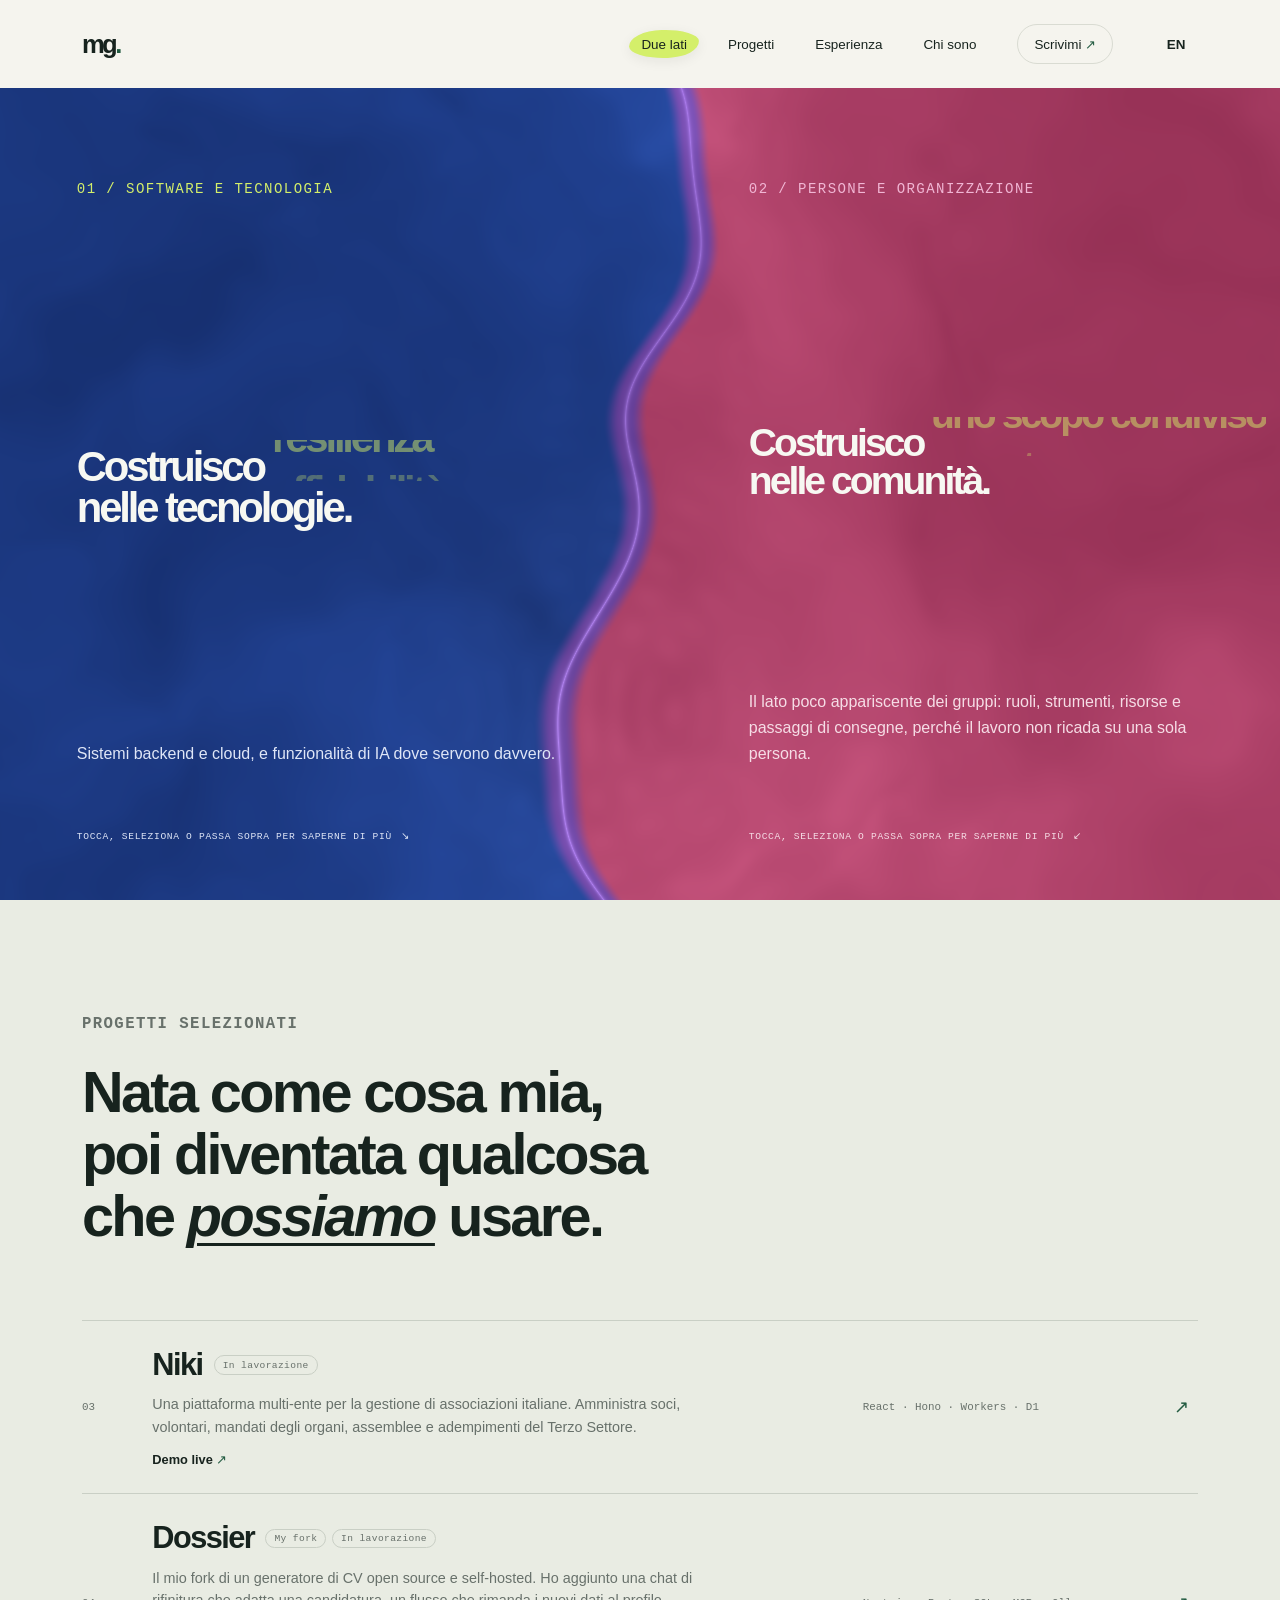
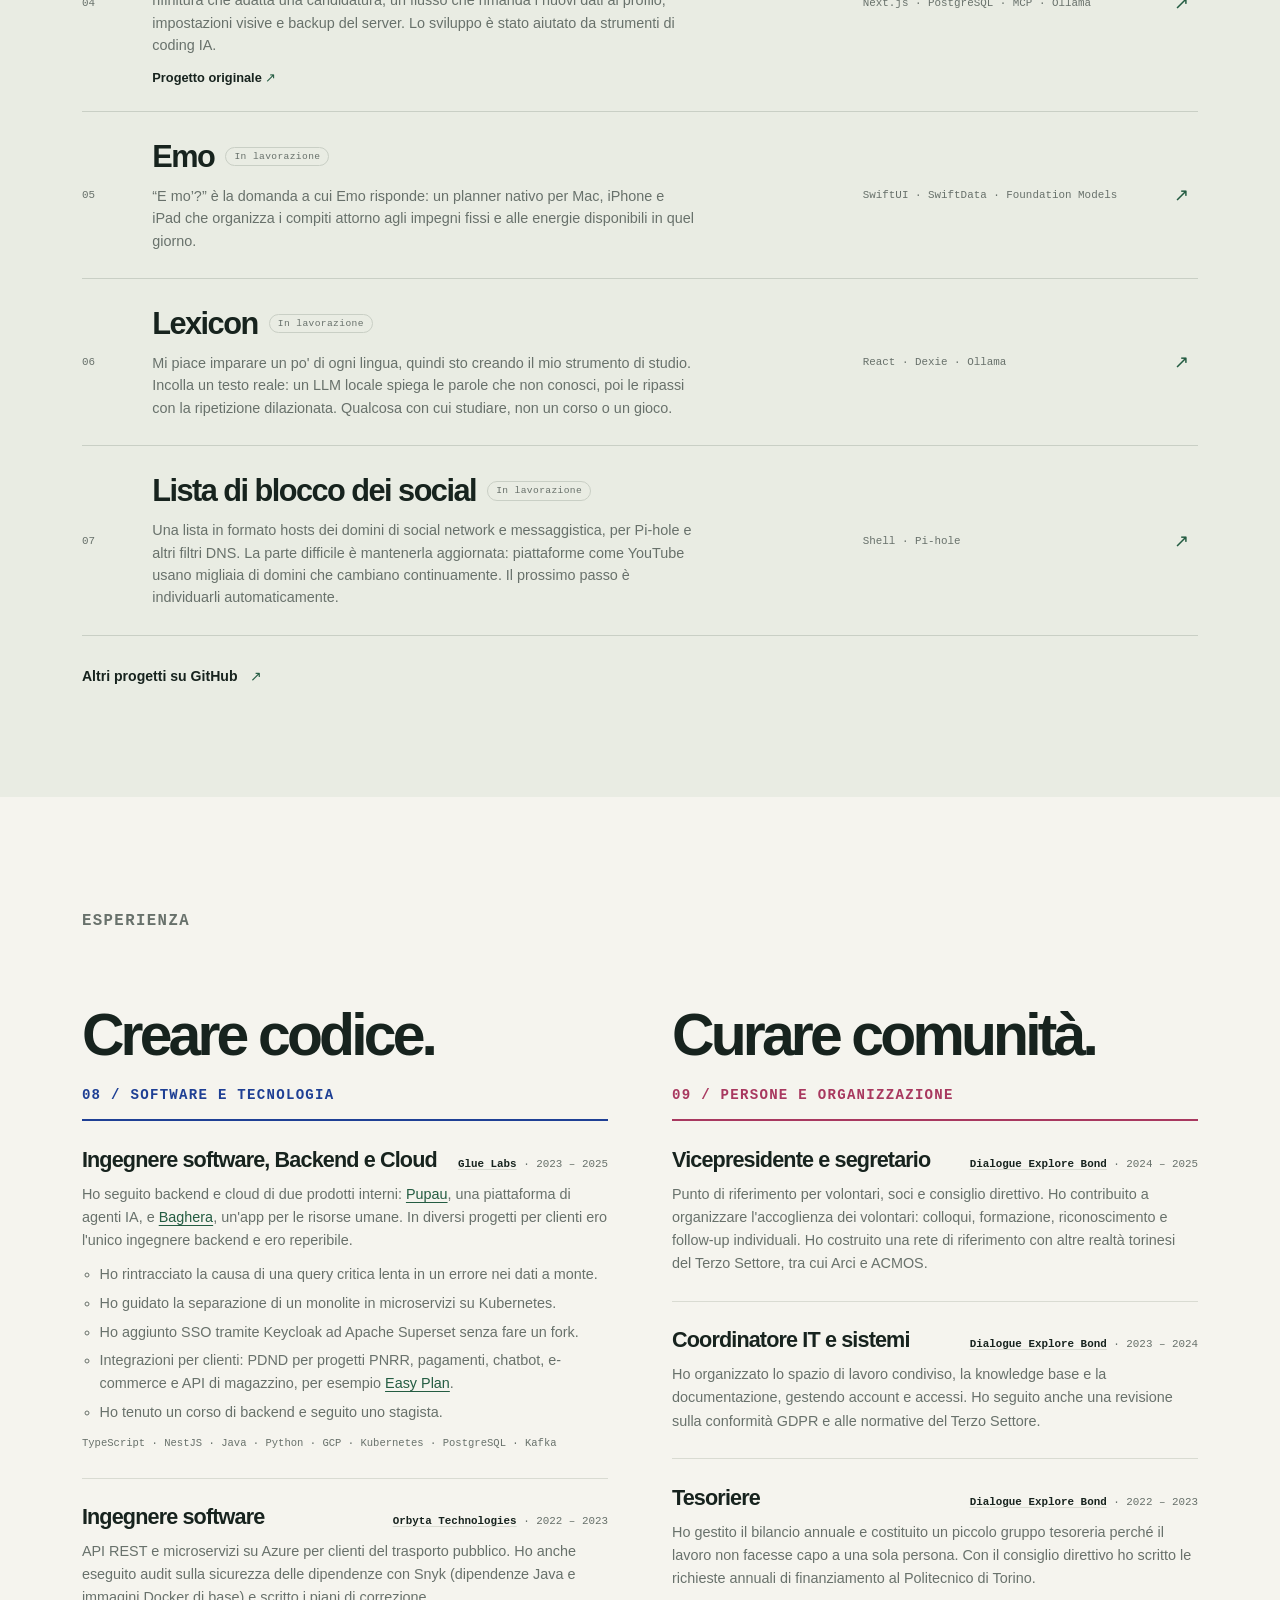
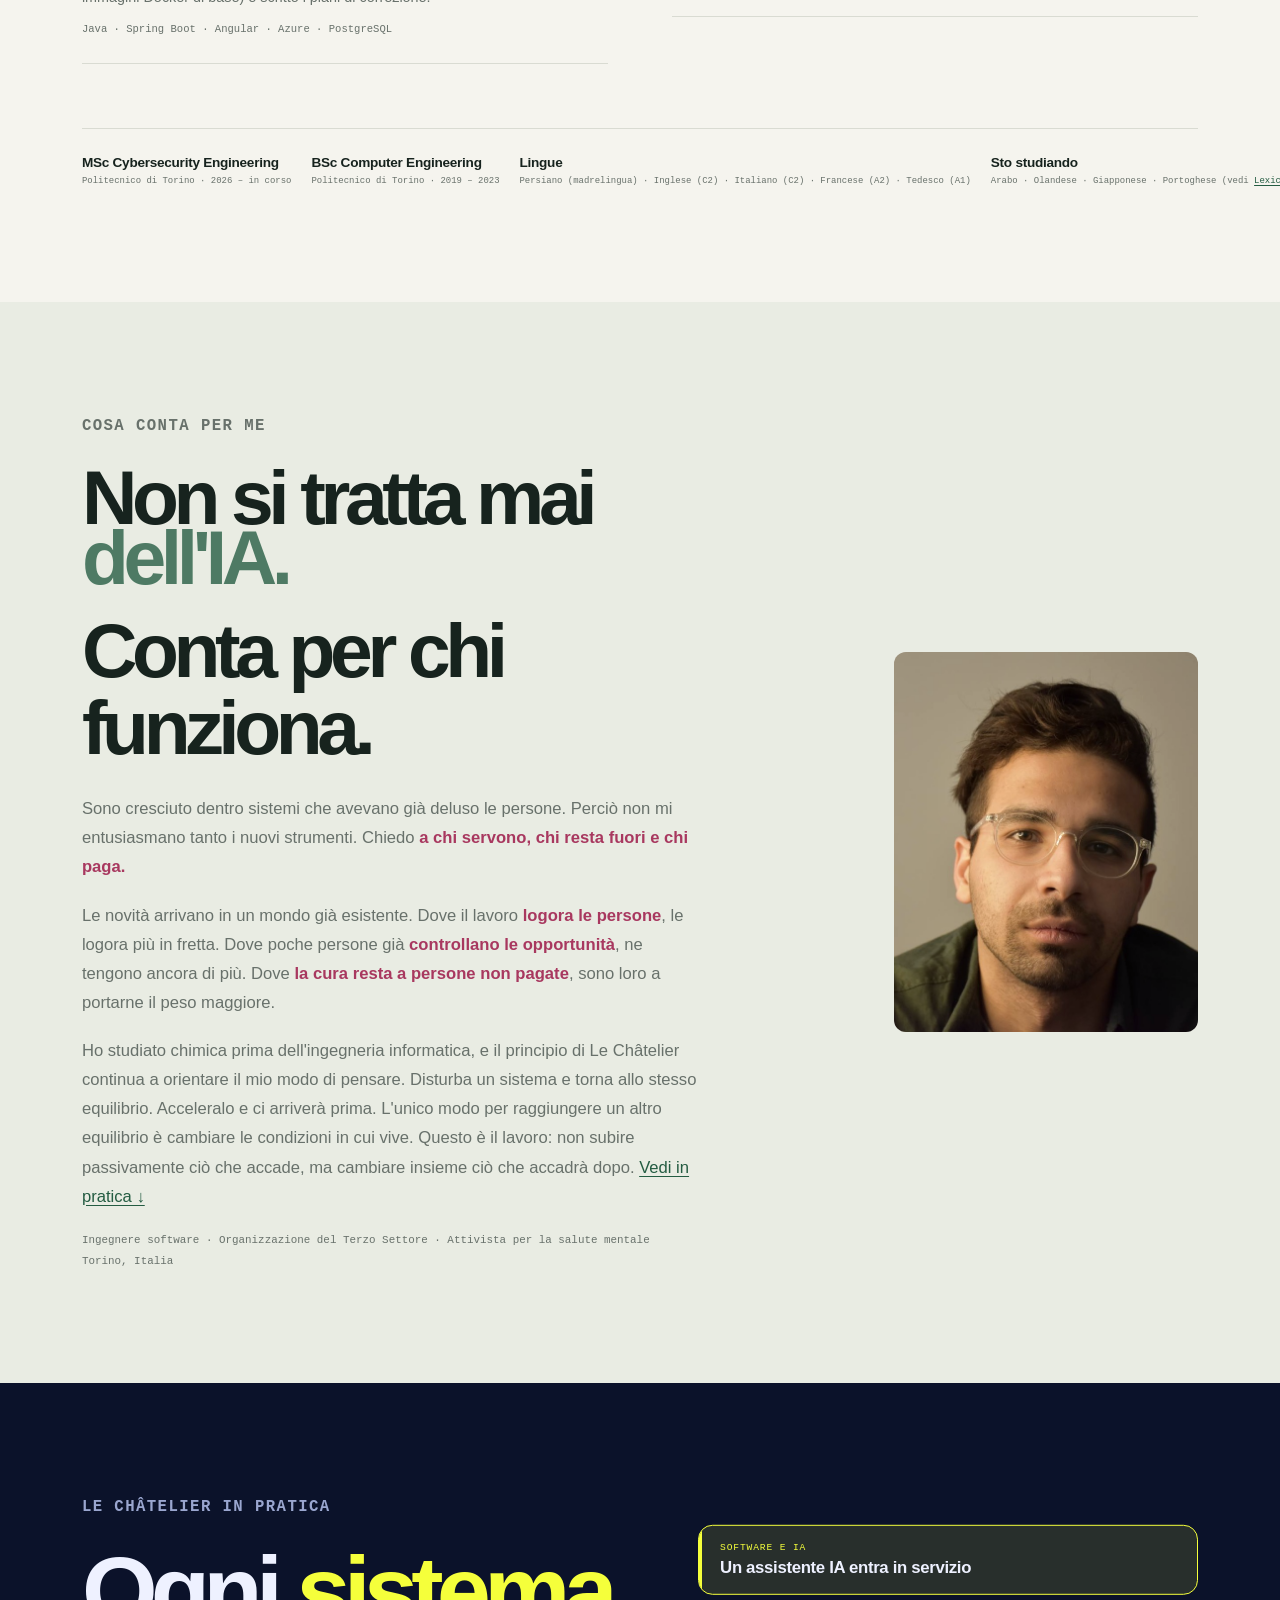
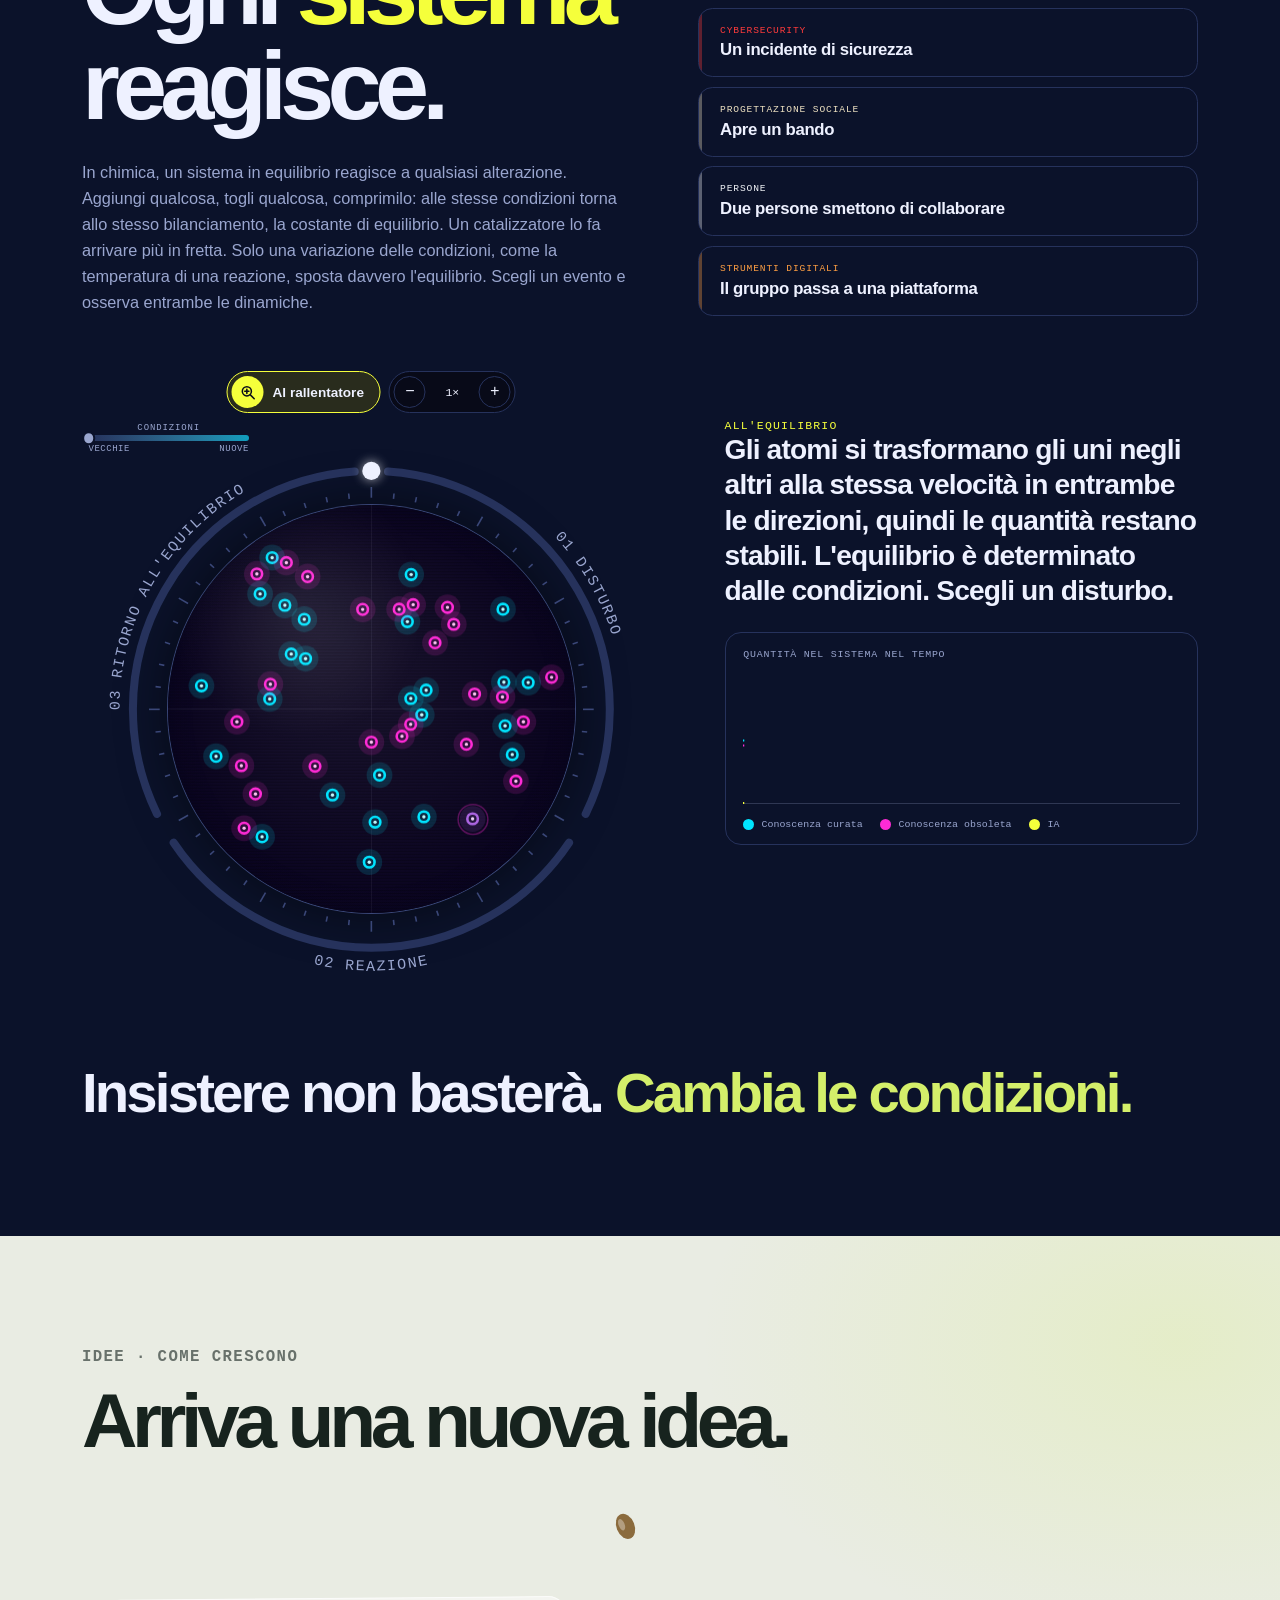
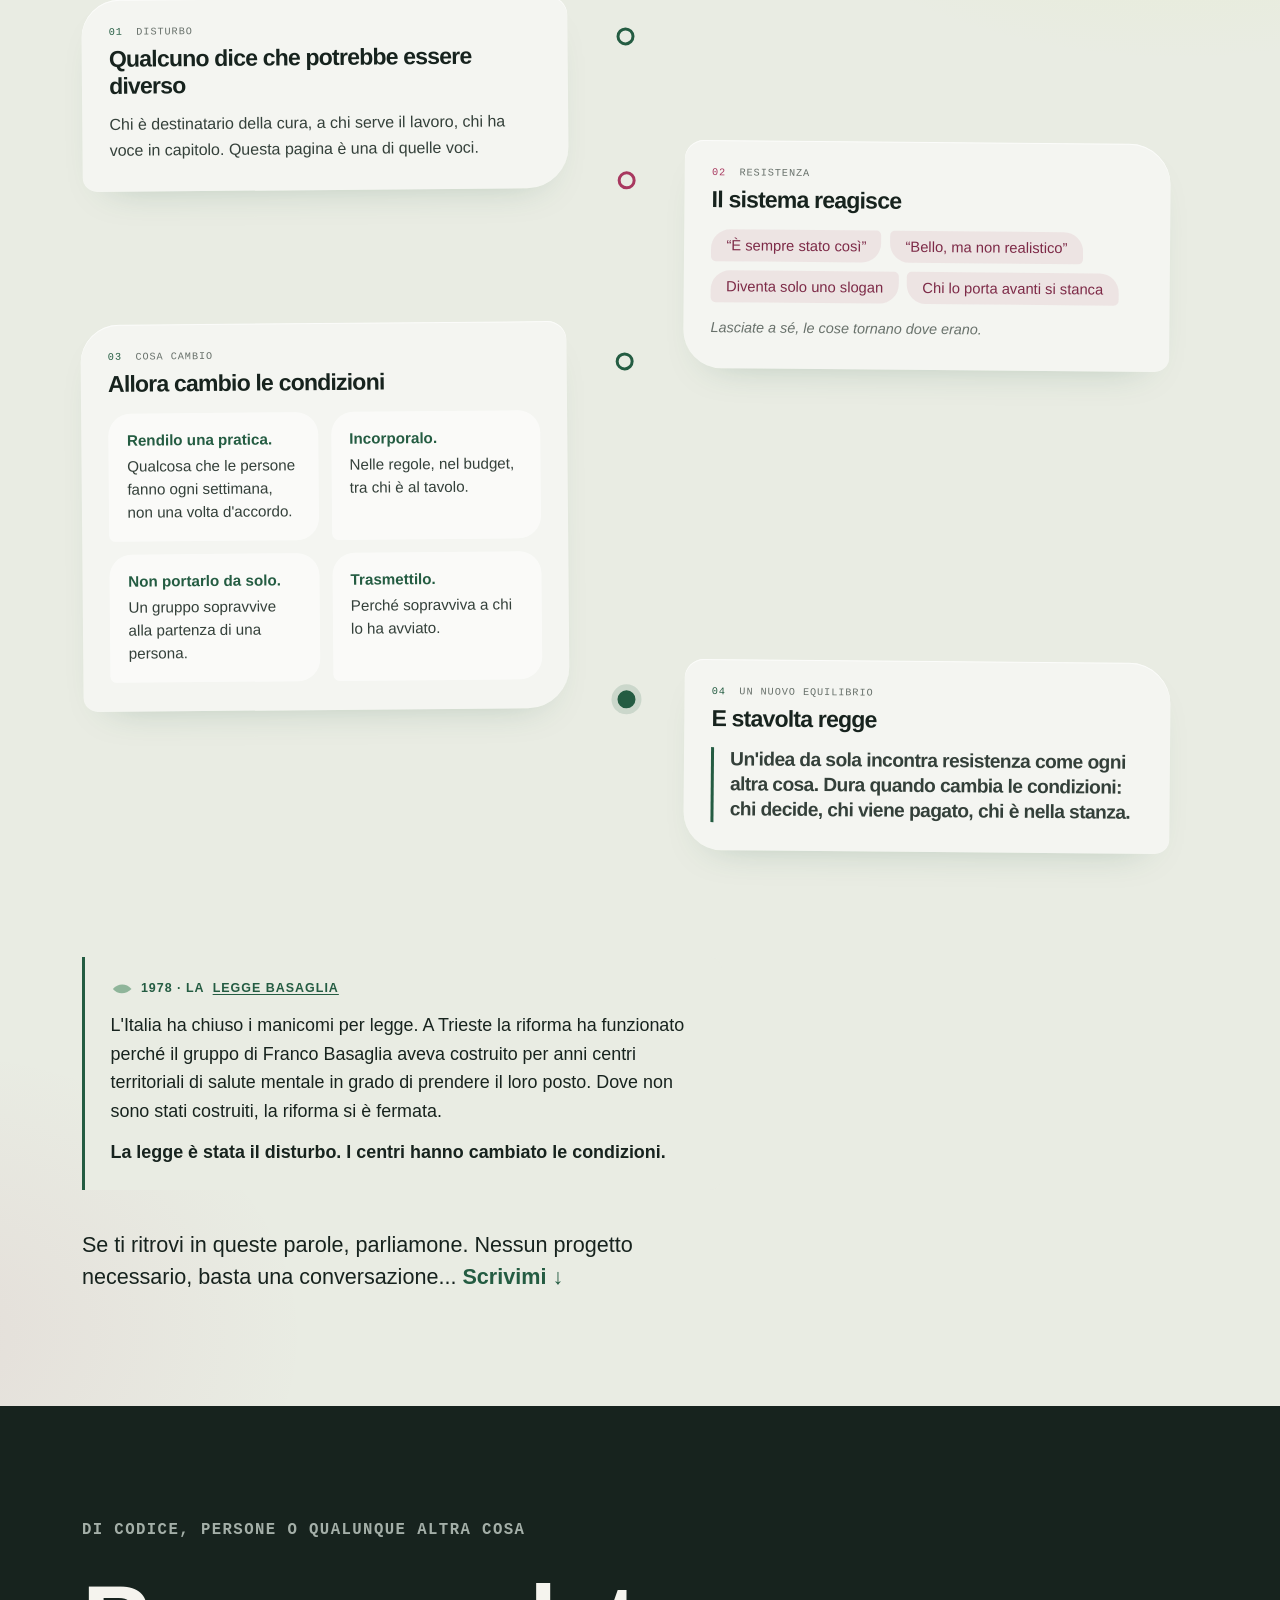
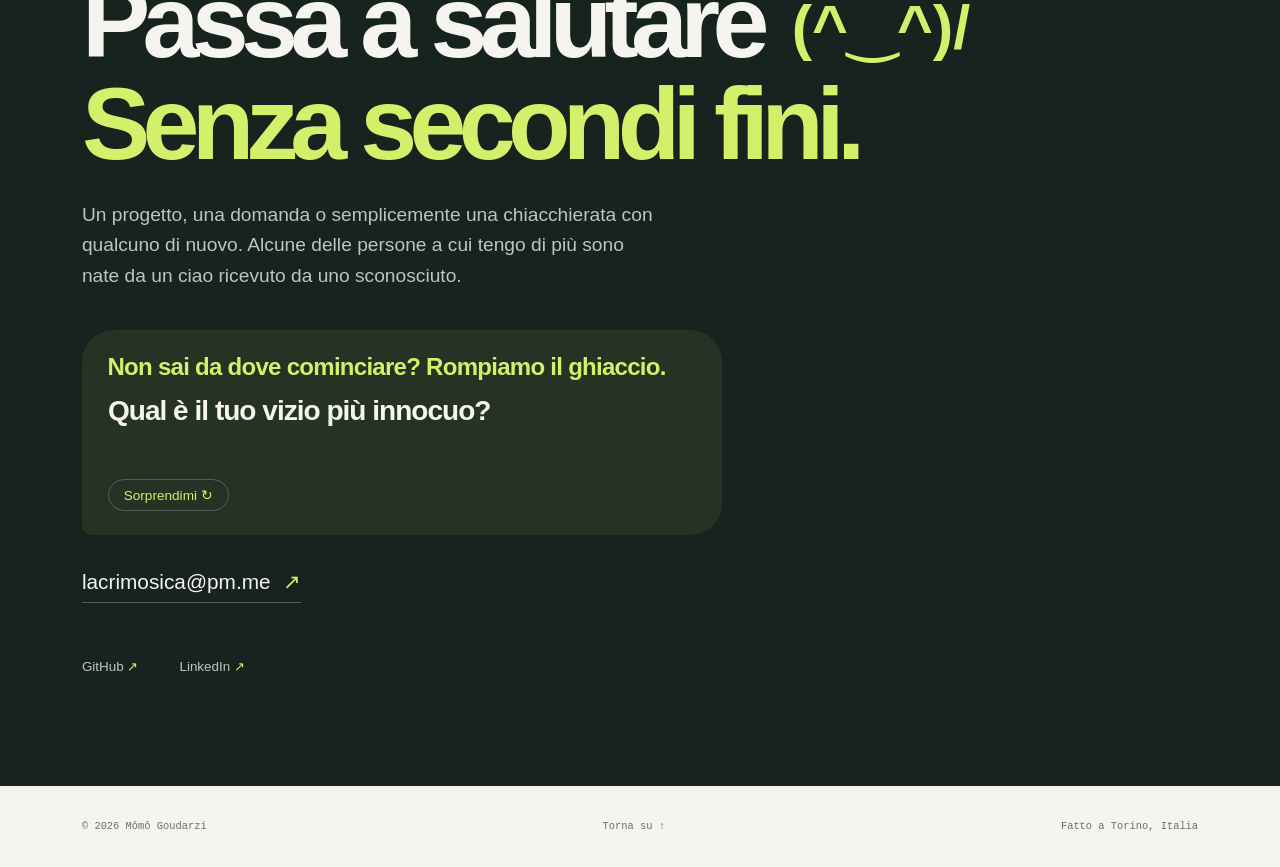
==== commit f40f1f0f: "Refine navigation and project hierarchy" ====
--- a/it/index.html
+++ b/it/index.html
@@ -25,7 +25,11 @@
   <body>
     <header class="site-header">
       <a class="wordmark" href="#top" aria-label="Mômô Goudarzi, pagina iniziale">mg<span>.</span></a>
-      <nav aria-label="Navigazione principale">
+      <button class="nav-toggle" type="button" aria-expanded="false" aria-controls="site-nav">
+        <span class="visually-hidden">Menu</span>
+        <span class="nav-toggle-bars" aria-hidden="true"></span>
+      </button>
+      <nav id="site-nav" aria-label="Navigazione principale">
         <a href="#intro">Due lati</a>
         <a href="#work">Progetti</a>
         <a class="nav-optional" href="#experience">Esperienza</a>
@@ -94,9 +98,9 @@
         </div>
         <div class="project-list">
           <article class="project">
-            <span class="project-number">01</span>
+            <span class="project-number">03</span>
             <div class="project-main">
-              <h3 class="project-title"><a class="project-link" href="https://github.com/Lacrimosica/niki" target="_blank" rel="noreferrer">Niki</a> <span class="project-tag">In lavorazione</span></h3>
+              <h3 class="project-title"><a class="project-link" href="https://github.com/Lacrimosica/niki" target="_blank" rel="noreferrer">Niki</a><span class="project-tags"><span class="project-tag">In lavorazione</span></span></h3>
               <p class="project-description">Una piattaforma multi-ente per la gestione di associazioni italiane. Amministra soci, volontari, mandati degli organi, assemblee e adempimenti del Terzo Settore.</p>
               <a class="project-extra" href="https://niki-demo.lacrimosica.com" target="_blank" rel="noreferrer">Demo live <span aria-hidden="true">↗</span></a>
             </div>
@@ -104,37 +108,37 @@
             <span class="project-arrow" aria-hidden="true">↗</span>
           </article>
           <article class="project">
-            <span class="project-number">02</span>
+            <span class="project-number">04</span>
             <div class="project-main">
-              <h3 class="project-title">Dossier <span class="project-tag">My fork</span> <span class="project-tag">In lavorazione</span></h3>
+              <h3 class="project-title">Dossier <span class="project-tags"><span class="project-tag">My fork</span><span class="project-tag">In lavorazione</span></span></h3>
               <p class="project-description">Il mio fork di un generatore di CV open source e self-hosted. Ho aggiunto una chat di rifinitura che adatta una candidatura, un flusso che rimanda i nuovi dati al profilo, impostazioni visive e backup del server. Lo sviluppo è stato aiutato da strumenti di coding IA.</p>
               <a class="project-extra" href="https://github.com/AienTech/dossier" target="_blank" rel="noreferrer">Progetto originale <span aria-hidden="true">↗</span></a>
             </div>
             <span class="project-stack">Next.js · PostgreSQL · MCP · Ollama</span>
-            <span class="project-arrow" aria-hidden="true">↗</span>
-          </article>
-          <article class="project">
-            <span class="project-number">03</span>
-            <div class="project-main">
-              <h3 class="project-title"><a class="project-link" href="https://github.com/Lacrimosica/emo" target="_blank" rel="noreferrer">Emo</a> <span class="project-tag">In lavorazione</span></h3>
-              <p class="project-description">“E mo’?” è la domanda a cui Emo risponde: un planner nativo per Mac, iPhone e iPad che organizza i compiti attorno agli impegni fissi e alle energie disponibili in quel giorno.</p>
-            </div>
-            <span class="project-stack">SwiftUI · SwiftData · Foundation Models</span>
-            <span class="project-arrow" aria-hidden="true">↗</span>
-          </article>
-          <article class="project" id="lexicon">
-            <span class="project-number">04</span>
-            <div class="project-main">
-              <h3 class="project-title"><a class="project-link" href="https://github.com/Lacrimosica/lexicon" target="_blank" rel="noreferrer">Lexicon</a> <span class="project-tag">In lavorazione</span></h3>
-              <p class="project-description">Mi piace imparare un po' di ogni lingua, quindi sto creando il mio strumento di studio. Incolla un testo reale: un LLM locale spiega le parole che non conosci, poi le ripassi con la ripetizione dilazionata. Qualcosa con cui studiare, non un corso o un gioco.</p>
-            </div>
-            <span class="project-stack">React · Dexie · Ollama</span>
             <span class="project-arrow" aria-hidden="true">↗</span>
           </article>
           <article class="project">
             <span class="project-number">05</span>
             <div class="project-main">
-              <h3 class="project-title"><a class="project-link" href="https://github.com/Lacrimosica/social-media-domains-reference-list" target="_blank" rel="noreferrer">Lista di blocco dei social</a> <span class="project-tag">In lavorazione</span></h3>
+              <h3 class="project-title"><a class="project-link" href="https://github.com/Lacrimosica/emo" target="_blank" rel="noreferrer">Emo</a><span class="project-tags"><span class="project-tag">In lavorazione</span></span></h3>
+              <p class="project-description">“E mo’?” è la domanda a cui Emo risponde: un planner nativo per Mac, iPhone e iPad che organizza i compiti attorno agli impegni fissi e alle energie disponibili in quel giorno.</p>
+            </div>
+            <span class="project-stack">SwiftUI · SwiftData · Foundation Models</span>
+            <span class="project-arrow" aria-hidden="true">↗</span>
+          </article>
+          <article class="project" id="lexicon">
+            <span class="project-number">06</span>
+            <div class="project-main">
+              <h3 class="project-title"><a class="project-link" href="https://github.com/Lacrimosica/lexicon" target="_blank" rel="noreferrer">Lexicon</a><span class="project-tags"><span class="project-tag">In lavorazione</span></span></h3>
+              <p class="project-description">Mi piace imparare un po' di ogni lingua, quindi sto creando il mio strumento di studio. Incolla un testo reale: un LLM locale spiega le parole che non conosci, poi le ripassi con la ripetizione dilazionata. Qualcosa con cui studiare, non un corso o un gioco.</p>
+            </div>
+            <span class="project-stack">React · Dexie · Ollama</span>
+            <span class="project-arrow" aria-hidden="true">↗</span>
+          </article>
+          <article class="project">
+            <span class="project-number">07</span>
+            <div class="project-main">
+              <h3 class="project-title"><a class="project-link" href="https://github.com/Lacrimosica/social-media-domains-reference-list" target="_blank" rel="noreferrer">Lista di blocco dei social</a><span class="project-tags"><span class="project-tag">In lavorazione</span></span></h3>
               <p class="project-description">Una lista in formato hosts dei domini di social network e messaggistica, per Pi-hole e altri filtri DNS. La parte difficile è mantenerla aggiornata: piattaforme come YouTube usano migliaia di domini che cambiano continuamente. Il prossimo passo è individuarli automaticamente.</p>
             </div>
             <span class="project-stack">Shell · Pi-hole</span>
@@ -154,7 +158,7 @@
         <div class="experience-columns">
           <div class="experience-column experience-column--technology">
             <h3 class="experience-phrase">Creare codice.</h3>
-            <h3 class="experience-kicker">01 / Software e tecnologia</h3>
+            <h3 class="experience-kicker">08 / Software e tecnologia</h3>
             <ol class="experience-list">
               <li class="experience-item">
                 <div class="experience-head">
@@ -184,7 +188,7 @@
 
           <div class="experience-column experience-column--community">
             <h3 class="experience-phrase">Curare comunità.</h3>
-            <h3 class="experience-kicker">02 / Persone e organizzazione</h3>
+            <h3 class="experience-kicker">09 / Persone e organizzazione</h3>
             <ol class="experience-list">
               <li class="experience-item">
                 <div class="experience-head">
@@ -506,7 +510,7 @@
       </section>
 
       <section class="manifesto section" id="manifesto" aria-labelledby="manifesto-title">
-        <p class="manifesto-kicker"><span>06</span> Idee · come crescono</p>
+        <p class="manifesto-kicker"> Idee · come crescono</p>
         <h2 class="manifesto-title" id="manifesto-title">Arriva una nuova idea.</h2>
         <ol class="manifesto-path">
           <li class="milestone">
@@ -585,6 +589,7 @@
     <script type="module" src="/it/js/rotator.js"></script>
     <script type="module" src="/it/js/manifesto-path.js"></script>
     <script type="module" src="/js/nav-progress.js"></script>
+    <script type="module" src="/js/nav-menu.js"></script>
     <script type="module" src="/it/js/icebreaker.js"></script>
   </body>
 </html>
--- a/styles.css
+++ b/styles.css
@@ -90,19 +90,20 @@
   padding-inline: var(--gutter);
 }
 
-/* The header is pinned. The body keeps room for its full height, so
-   shrinking it never shifts the page under the reader. */
+/* The header stays pinned without taking itself out of the document's top
+   flow. This avoids mobile browser viewport/safe-area offsets that can leave
+   a fixed header visibly detached from the top of the page. */
 html {
   scroll-padding-top: var(--header-h);
 }
 
 body {
-  padding-top: var(--header-h);
+  padding-top: 0;
 }
 
 .site-header {
-  position: fixed;
-  inset: 0 0 auto 0;
+  position: sticky;
+  top: 0;
   z-index: 100;
   height: var(--header-h);
   background: var(--paper);
@@ -155,6 +156,61 @@
   font-size: 0.84rem;
 }
 
+.nav-toggle {
+  display: none;
+  width: 44px;
+  height: 44px;
+  margin: 0;
+  padding: 0;
+  border: 1px solid var(--line);
+  border-radius: 50%;
+  background: transparent;
+  color: var(--ink);
+  cursor: pointer;
+}
+
+.nav-toggle-bars,
+.nav-toggle-bars::before,
+.nav-toggle-bars::after {
+  display: block;
+  width: 1rem;
+  height: 1px;
+  margin-inline: auto;
+  background: currentColor;
+  transition: transform 180ms ease;
+}
+
+.nav-toggle-bars {
+  position: relative;
+}
+
+.nav-toggle-bars::before,
+.nav-toggle-bars::after {
+  position: absolute;
+  left: 0;
+  content: "";
+}
+
+.nav-toggle-bars::before {
+  transform: translateY(-4px);
+}
+
+.nav-toggle-bars::after {
+  transform: translateY(4px);
+}
+
+.site-header.is-menu-open .nav-toggle-bars {
+  background: transparent;
+}
+
+.site-header.is-menu-open .nav-toggle-bars::before {
+  transform: rotate(45deg);
+}
+
+.site-header.is-menu-open .nav-toggle-bars::after {
+  transform: rotate(-45deg);
+}
+
 .site-header nav a,
 .social-links a,
 .site-footer a {
@@ -169,19 +225,34 @@
 
 /* The section you are reading is marked in the header. */
 .site-header nav a[aria-current="true"] {
-  color: var(--green);
+  color: var(--ink);
   position: relative;
+  z-index: 0;
 }
 
 .site-header nav a[aria-current="true"]::after {
   content: "";
   position: absolute;
-  left: 0;
-  right: 0;
-  bottom: -0.45rem;
-  height: 2px;
-  border-radius: 2px;
-  background: var(--green);
+  z-index: -1;
+  inset: -0.42rem -0.75rem;
+  border-radius: 48% 52% 46% 54% / 56% 43% 57% 44%;
+  background: var(--lime);
+  box-shadow: 0 0.2rem 0.8rem #17231e12;
+  transform: rotate(-1.5deg);
+  animation: nav-blob-float 4.5s ease-in-out infinite;
+}
+
+@keyframes nav-blob-float {
+  0%,
+  100% {
+    border-radius: 48% 52% 46% 54% / 56% 43% 57% 44%;
+    transform: rotate(-1.5deg) scale(1);
+  }
+
+  50% {
+    border-radius: 55% 45% 53% 47% / 45% 57% 43% 55%;
+    transform: rotate(1deg) scale(1.04, 0.96);
+  }
 }
 
 .nav-contact {
@@ -263,6 +334,20 @@
   grid-template-columns: 1fr;
 }
 
+@media (min-width: 701px) and (max-width: 1400px),
+  (min-width: 701px) and (hover: none) and (pointer: coarse) {
+  .section-heading h2 {
+    font-size: clamp(2.6rem, 4.5vw, 4.25rem);
+    line-height: 1.08;
+    letter-spacing: -0.045em;
+    text-wrap: balance;
+  }
+
+  #work-title {
+    max-width: 52rem;
+  }
+}
+
 #work-title em {
   text-decoration: underline;
   text-decoration-thickness: 0.06em;
@@ -299,7 +384,7 @@
 .project-main {
   display: grid;
   justify-items: start;
-  gap: 0.4rem;
+  gap: 0.65rem;
 }
 
 .project-link::after {
@@ -318,7 +403,6 @@
 }
 
 .project-tag {
-  margin-left: 0.6rem;
   padding: 0.2rem 0.5rem;
   border: 1px solid #c9cfc5;
   border-radius: 99px;
@@ -330,6 +414,19 @@
   vertical-align: middle;
 }
 
+.project-title {
+  display: flex;
+  flex-wrap: wrap;
+  align-items: center;
+  gap: 0.45rem 0.7rem;
+}
+
+.project-tags {
+  display: inline-flex;
+  flex-wrap: wrap;
+  gap: 0.35rem;
+}
+
 .project-extra {
   position: relative;
   z-index: 1;
@@ -389,14 +486,26 @@
 }
 
 .experience-kicker {
+  display: flex;
+  align-items: center;
+  gap: 0.7rem;
   margin: 0;
   padding-bottom: 1rem;
   border-bottom: 2px solid currentColor;
   font-family: ui-monospace, SFMono-Regular, Menlo, monospace;
-  font-size: 0.68rem;
+  font-size: clamp(0.82rem, 1.1vw, 1rem);
   font-weight: 600;
   letter-spacing: 0.09em;
   text-transform: uppercase;
+}
+
+.experience-kicker-number {
+  display: inline-block;
+  padding-right: 0.7rem;
+  border-right: 1px solid currentColor;
+  font-size: 1.15rem;
+  letter-spacing: -0.08em;
+  line-height: 0.8;
 }
 
 .experience-column--technology .experience-kicker {
@@ -675,14 +784,34 @@
 .identity-kicker,
 .identity-hint {
   font-family: ui-monospace, SFMono-Regular, Menlo, monospace;
-  font-size: 0.68rem;
+  font-size: clamp(0.82rem, 1.1vw, 1rem);
   letter-spacing: 0.1em;
   line-height: 1.6;
   text-transform: uppercase;
 }
 
 .identity-kicker {
+  display: flex;
+  align-items: center;
+  gap: 0.75rem;
   color: #d4ef6a;
+}
+
+.identity-kicker-number {
+  display: inline-block;
+  padding-right: 0.75rem;
+  border-right: 1px solid currentColor;
+  font-size: 1.35rem;
+  letter-spacing: -0.09em;
+  line-height: 0.8;
+}
+
+.identity-kicker-label {
+  font-weight: 700;
+}
+
+.identity-panel--community .identity-kicker {
+  color: #f1b6d4;
 }
 
 .identity-title {
@@ -1541,20 +1670,31 @@
   top: 0;
   left: 0;
   display: grid;
-  gap: 0.35rem;
+  align-content: start;
+  grid-auto-rows: max-content;
+  gap: 0.15rem;
+  height: auto;
+  min-height: 0;
   width: min(11.5rem, 30%);
   font-family: ui-monospace, SFMono-Regular, Menlo, monospace;
   pointer-events: none;
 }
 
 .lab-gauge-label {
+  grid-column: 1;
+  grid-row: 1;
+  align-self: center;
+  justify-self: center;
   color: var(--lab-muted);
-  font-size: 0.6rem;
+  font-size: 0.56rem;
   letter-spacing: 0.1em;
+  line-height: 1;
   text-transform: uppercase;
 }
 
 .lab-gauge-track {
+  grid-column: 1;
+  grid-row: 2;
   position: relative;
   height: 6px;
   border-radius: 99px;
@@ -1581,6 +1721,8 @@
 }
 
 .lab-gauge-ends {
+  grid-column: 1;
+  grid-row: 3;
   display: flex;
   justify-content: space-between;
   color: var(--lab-muted);
@@ -1607,10 +1749,23 @@
 /* While the conditions change, the gauge is the one thing that moves: it
    lights up. In slow motion, just before that step, it blinks with Next. */
 .lab-gauge {
-  padding: 0.6rem 0.7rem 0.7rem;
+  padding: 0.2rem 0.35rem 0.25rem;
   border: 1px solid transparent;
   border-radius: 0.8rem;
   transition: border-color 500ms ease, background 500ms ease;
+}
+
+/* Guided mode enlarges the stage ring enough to reach the normal top-left
+   gauge position. Lift the gauge into the space above the lens instead. */
+.lab.is-guided .lab-gauge {
+  top: auto;
+  bottom: calc(100% + 1rem);
+}
+
+.lab.is-guided .lab-scope {
+  /* The gauge is positioned above the scope; reserve its space in normal
+     flow so it cannot collide with the lab introduction. */
+  margin-top: 10rem;
 }
 
 .lab[data-stage="conditions"] .lab-gauge {
@@ -2056,6 +2211,45 @@
   }
 }
 
+@media (max-width: 700px) {
+  /* The lens is still square, but its controls and condition label need
+     their own rows on a phone. Otherwise the gauge's longer condition text
+     grows into the lens and the readout below it. */
+  .lab-scope {
+    width: min(100%, 24rem);
+    margin-top: 5.25rem;
+    margin-bottom: 8rem;
+  }
+
+  .lab-toolbar {
+    top: -4.55rem;
+    bottom: auto;
+    left: 0;
+    width: 100%;
+    justify-content: space-between;
+    transform: none;
+  }
+
+  .lab-zoom-hint {
+    display: none;
+  }
+
+  .lab.is-guided .lab-gauge {
+    top: calc(100% + 1rem);
+    bottom: auto;
+    left: 0;
+    width: 100%;
+  }
+
+  .lab.is-guided .lab-scope {
+    margin-top: 5.25rem;
+  }
+
+  .lab-gauge-condition {
+    max-width: 100%;
+  }
+}
+
 @media (max-width: 440px) {
   .lab-ring-label {
     font-size: 7px;
@@ -2643,13 +2837,57 @@
     --header-compact-h: 3.1rem;
   }
 
+  .site-header {
+    overflow: visible;
+  }
+
+  .nav-toggle {
+    display: block;
+  }
+
   .site-header nav {
-    gap: 0.65rem;
-    font-size: 0.7rem;
+    position: absolute;
+    top: calc(100% + 0.65rem);
+    right: var(--gutter);
+    display: none;
+    width: min(18rem, calc(100vw - 2 * var(--gutter)));
+    padding: 0.6rem;
+    border: 1px solid var(--line);
+    border-radius: 1rem;
+    background: var(--paper);
+    box-shadow: 0 1rem 2.5rem #17231e1c;
+  }
+
+  .site-header.is-menu-open nav {
+    display: grid;
+    gap: 0.2rem;
+  }
+
+  .site-header nav a {
+    min-height: 44px;
+    display: flex;
+    align-items: center;
+    padding: 0.7rem 0.8rem;
+    border-radius: 0.65rem;
+  }
+
+  .site-header nav a:hover,
+  .site-header nav a:focus-visible {
+    background: #e9ece3;
+  }
+
+  .site-header nav a[aria-current="true"]:hover,
+  .site-header nav a[aria-current="true"]:focus-visible {
+    background: transparent;
+  }
+
+  .site-header nav a[aria-current="true"]::after {
+    inset: 0.3rem 0.35rem;
+    border-radius: 48% 52% 46% 54% / 56% 43% 57% 44%;
   }
 
   .nav-contact {
-    padding: 0.45rem 0.55rem;
+    padding: 0.7rem 0.8rem;
   }
 
   .identity-split {
@@ -2789,7 +3027,7 @@
   }
 
   .project-tag {
-    margin-left: 0.4rem;
+    margin-left: 0;
   }
 
   .project-description {
@@ -2830,7 +3068,8 @@
 
   .identity-split::before,
   .wave-ripple,
-  .lab.is-autoplay .lab-pick[aria-pressed="true"]::after {
+  .lab.is-autoplay .lab-pick[aria-pressed="true"]::after,
+  .site-header nav a[aria-current="true"]::after {
     animation: none;
   }
 
@@ -2859,20 +3098,6 @@
 }
 
 @media (max-width: 440px) {
-  .nav-optional {
-    display: none;
-  }
-
-  .site-header nav {
-    gap: 0.4rem;
-  }
-
-  .site-header nav a {
-    min-height: 44px;
-    display: inline-flex;
-    align-items: center;
-  }
-
   .identity-panel,
   .identity-panel--community {
     min-height: 31rem;
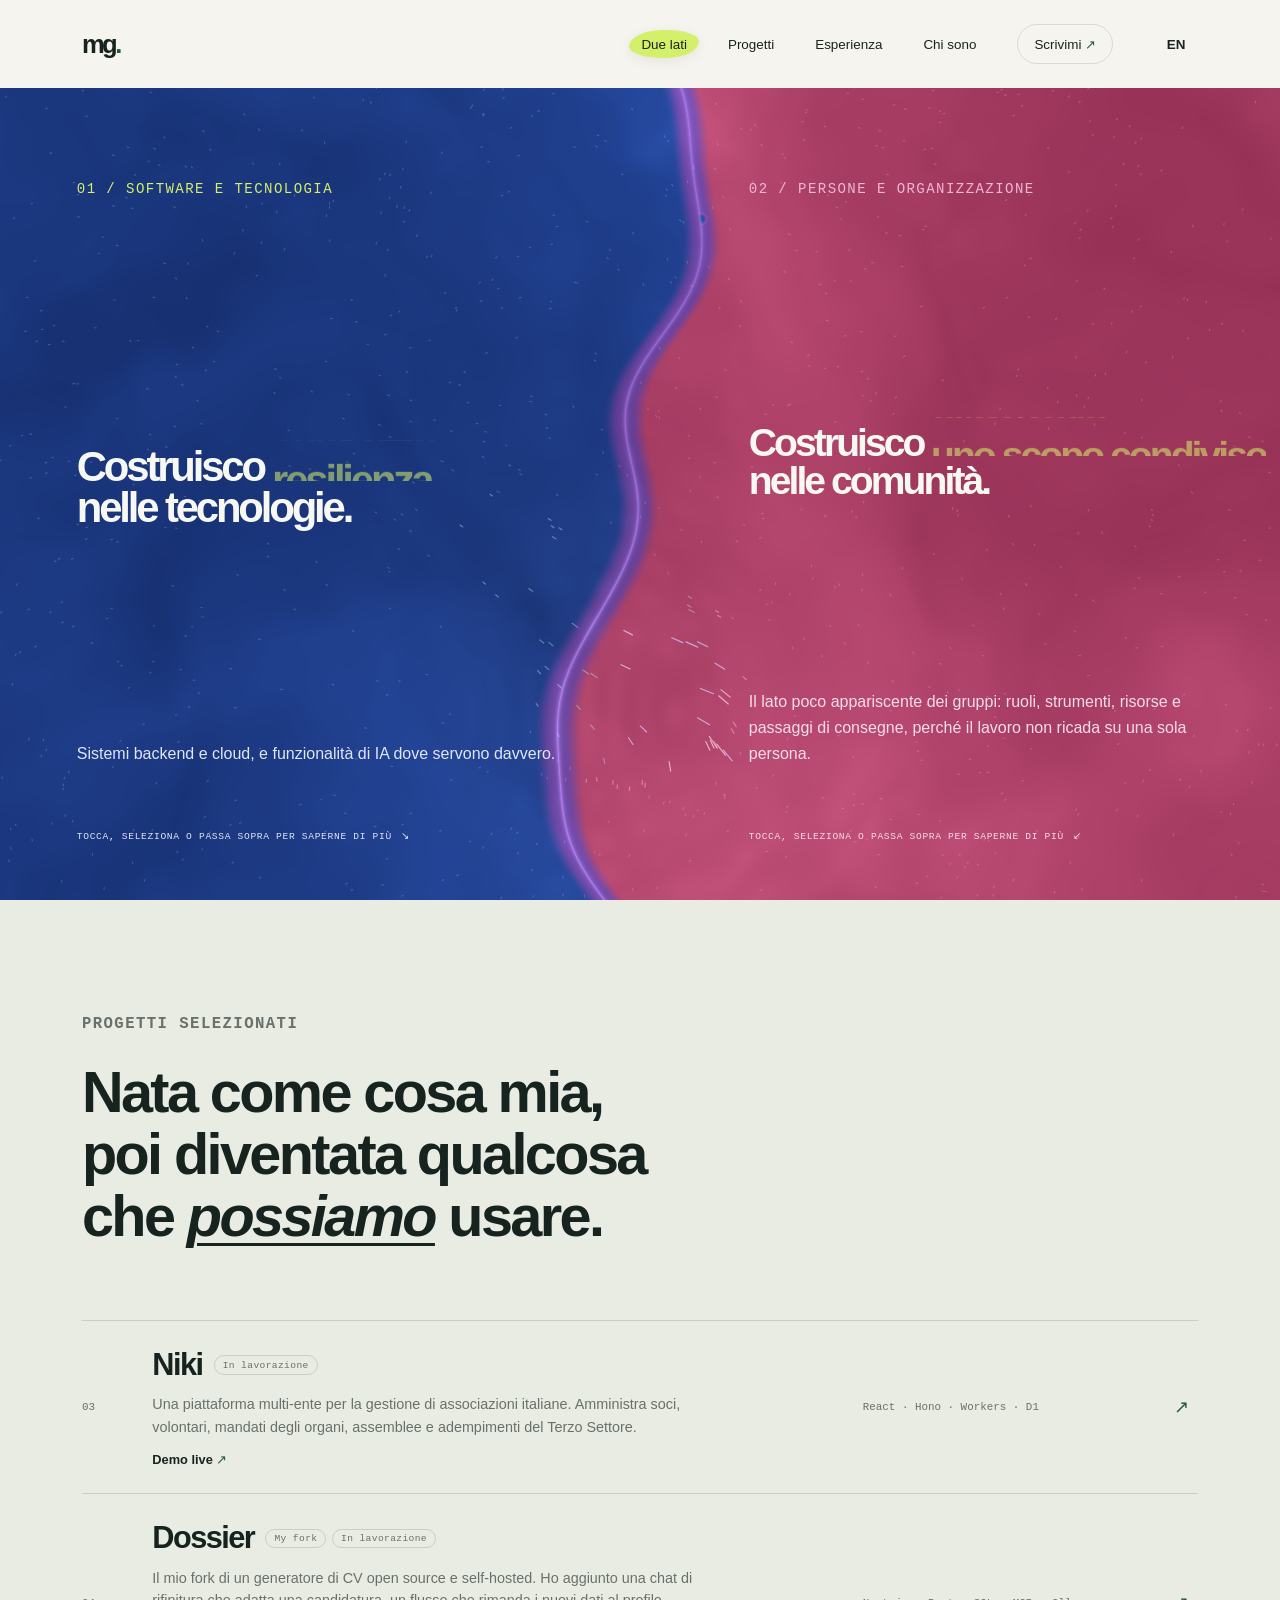
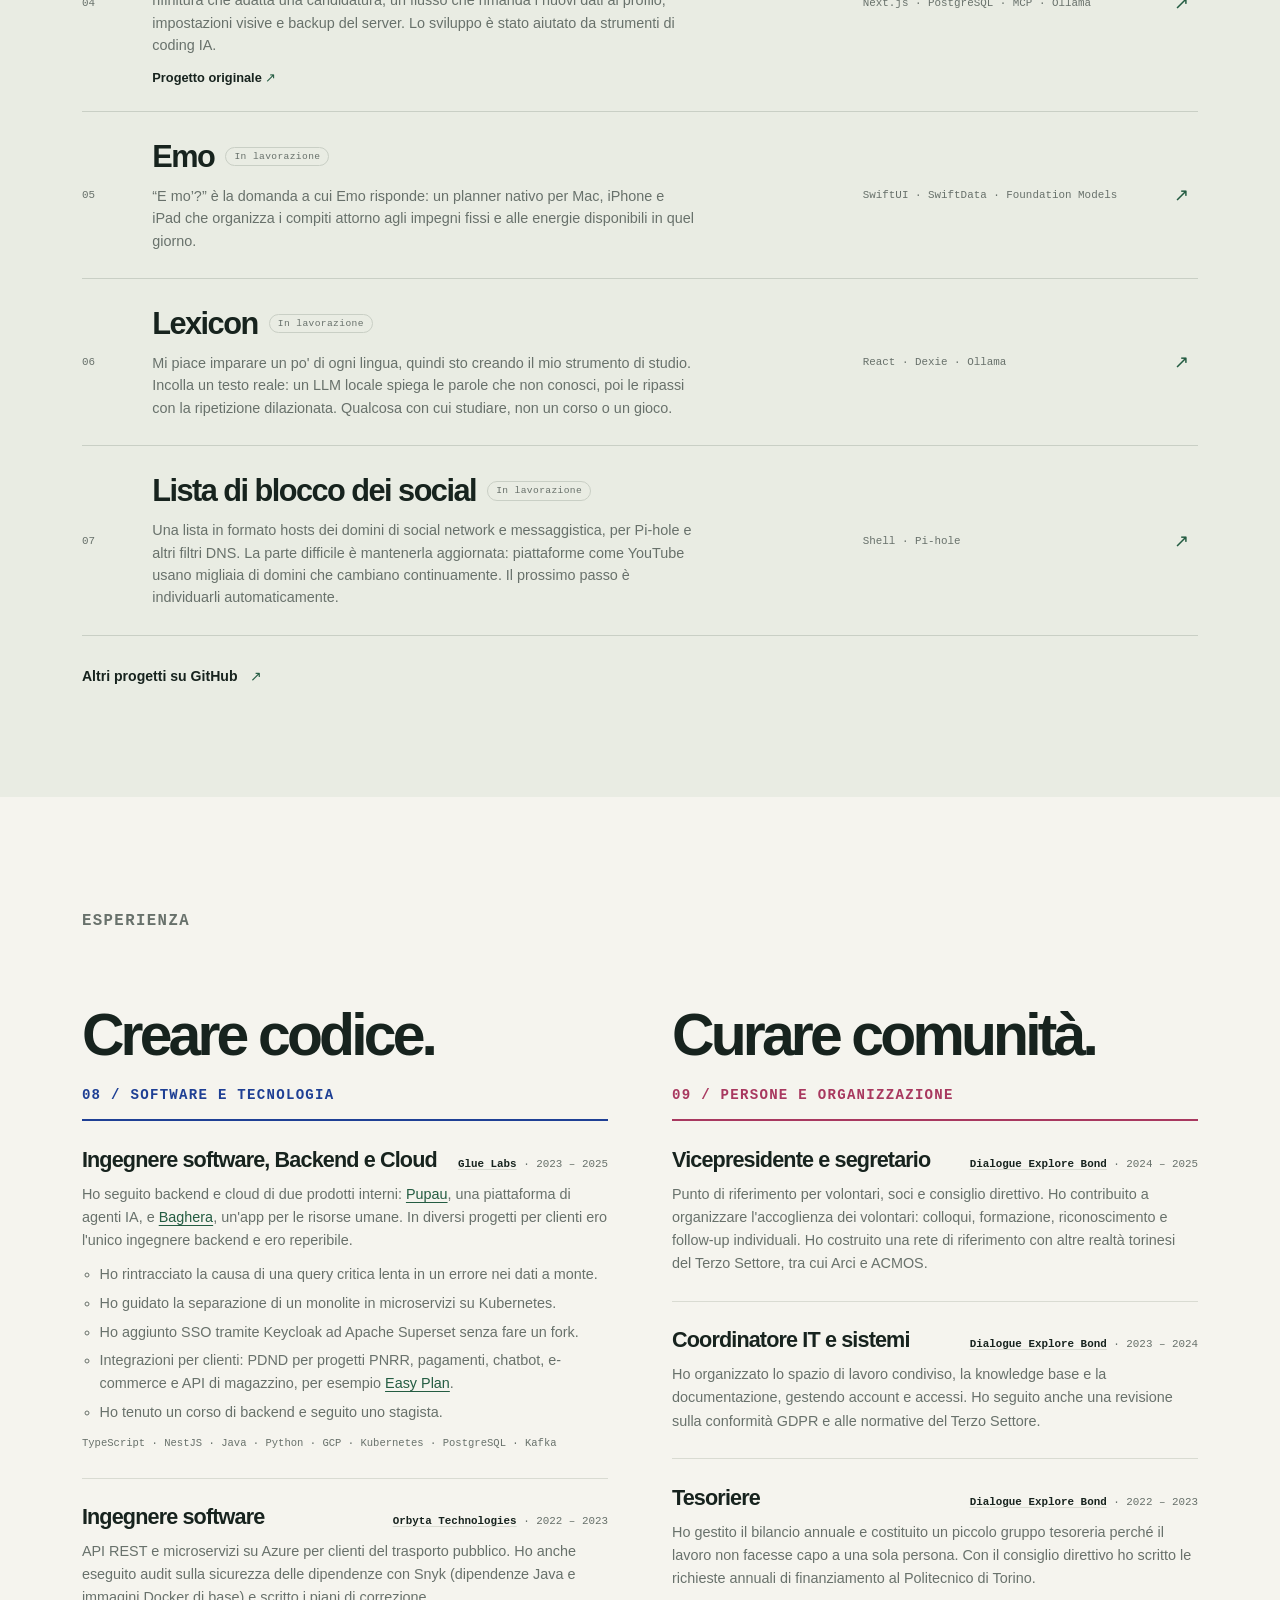
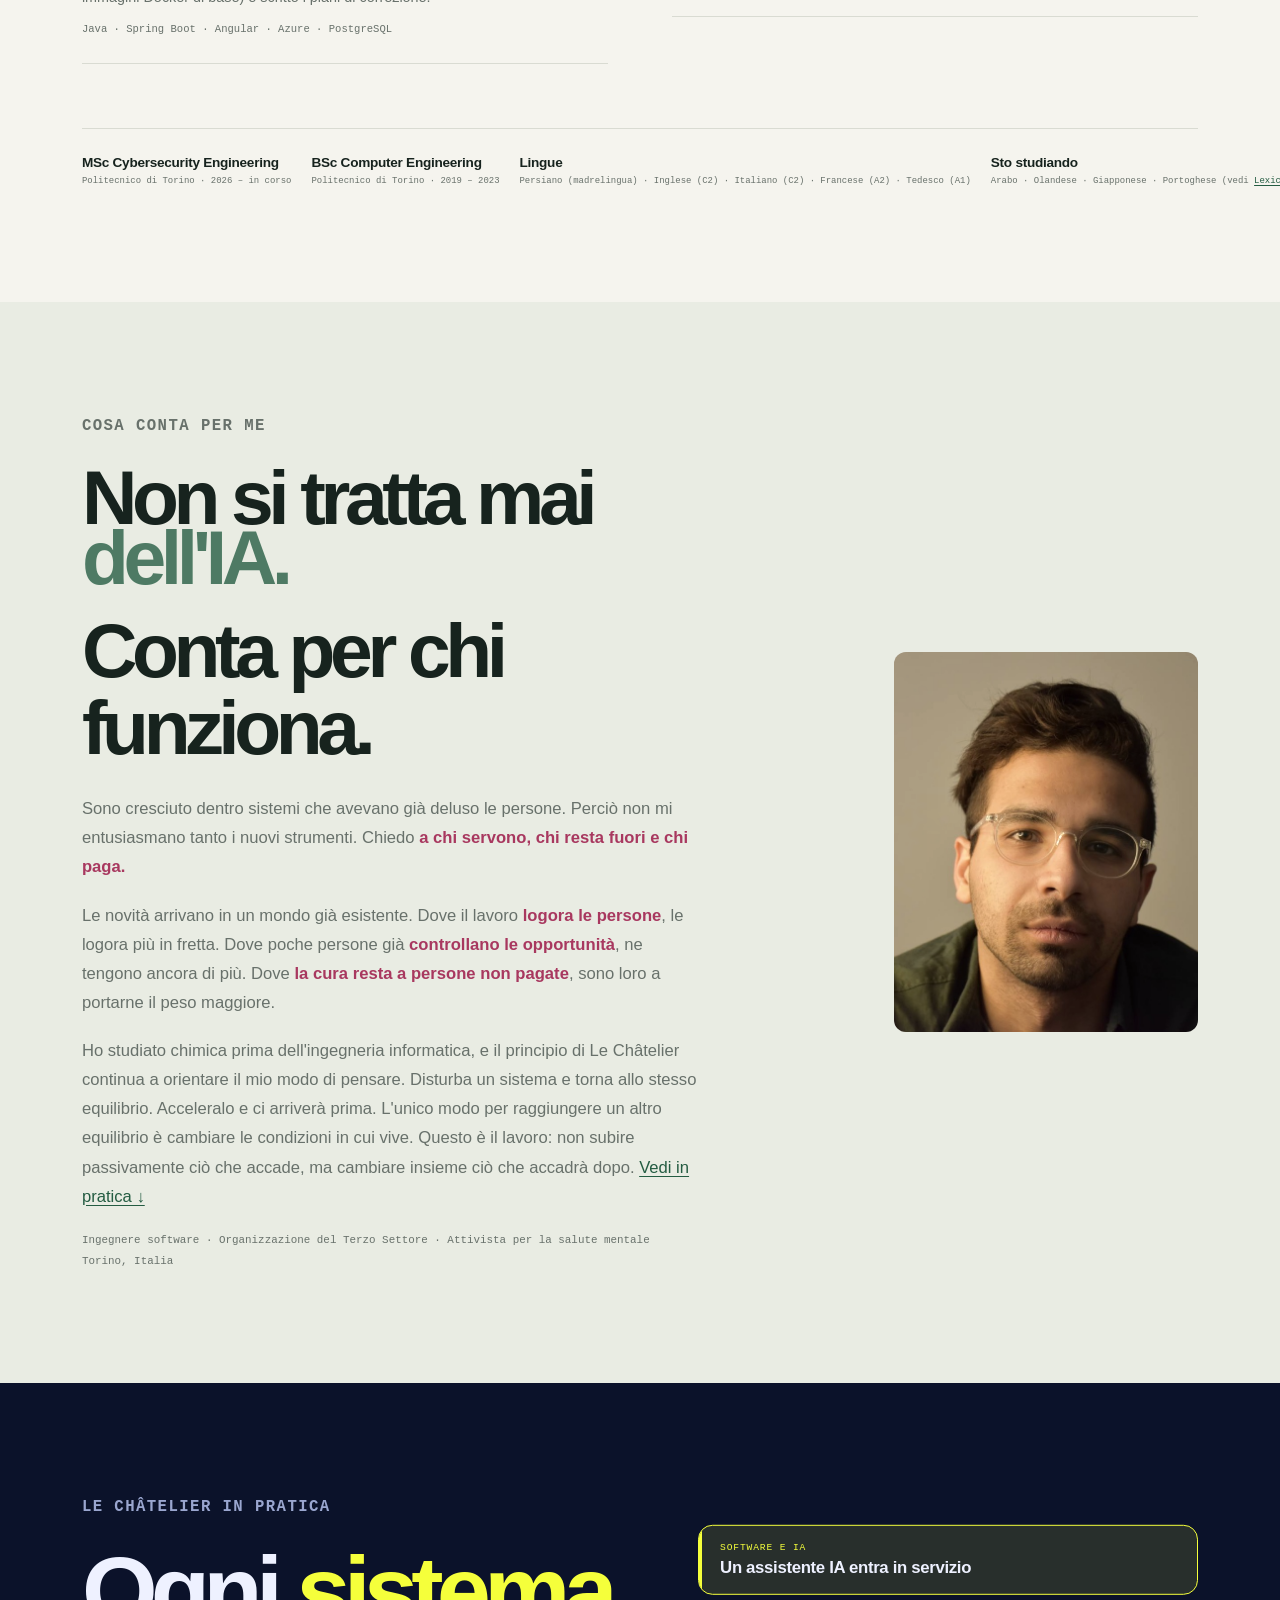
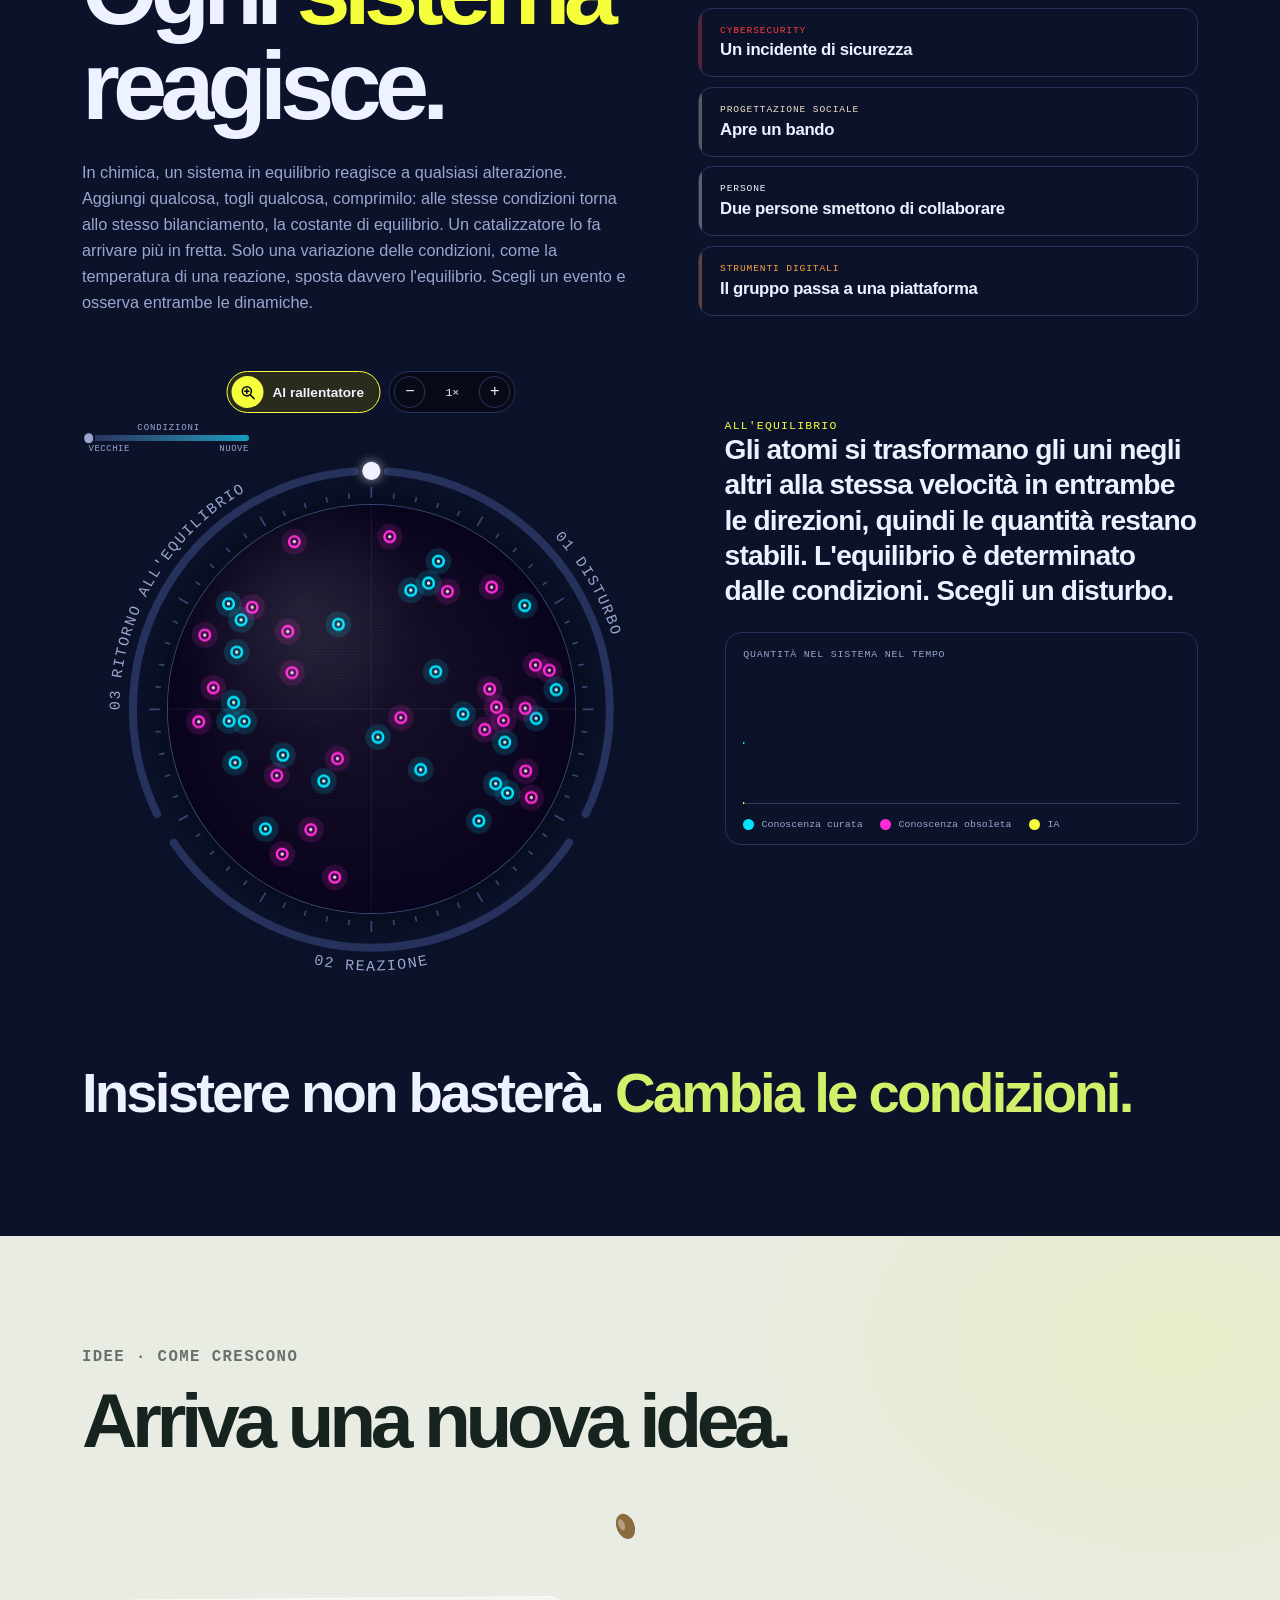
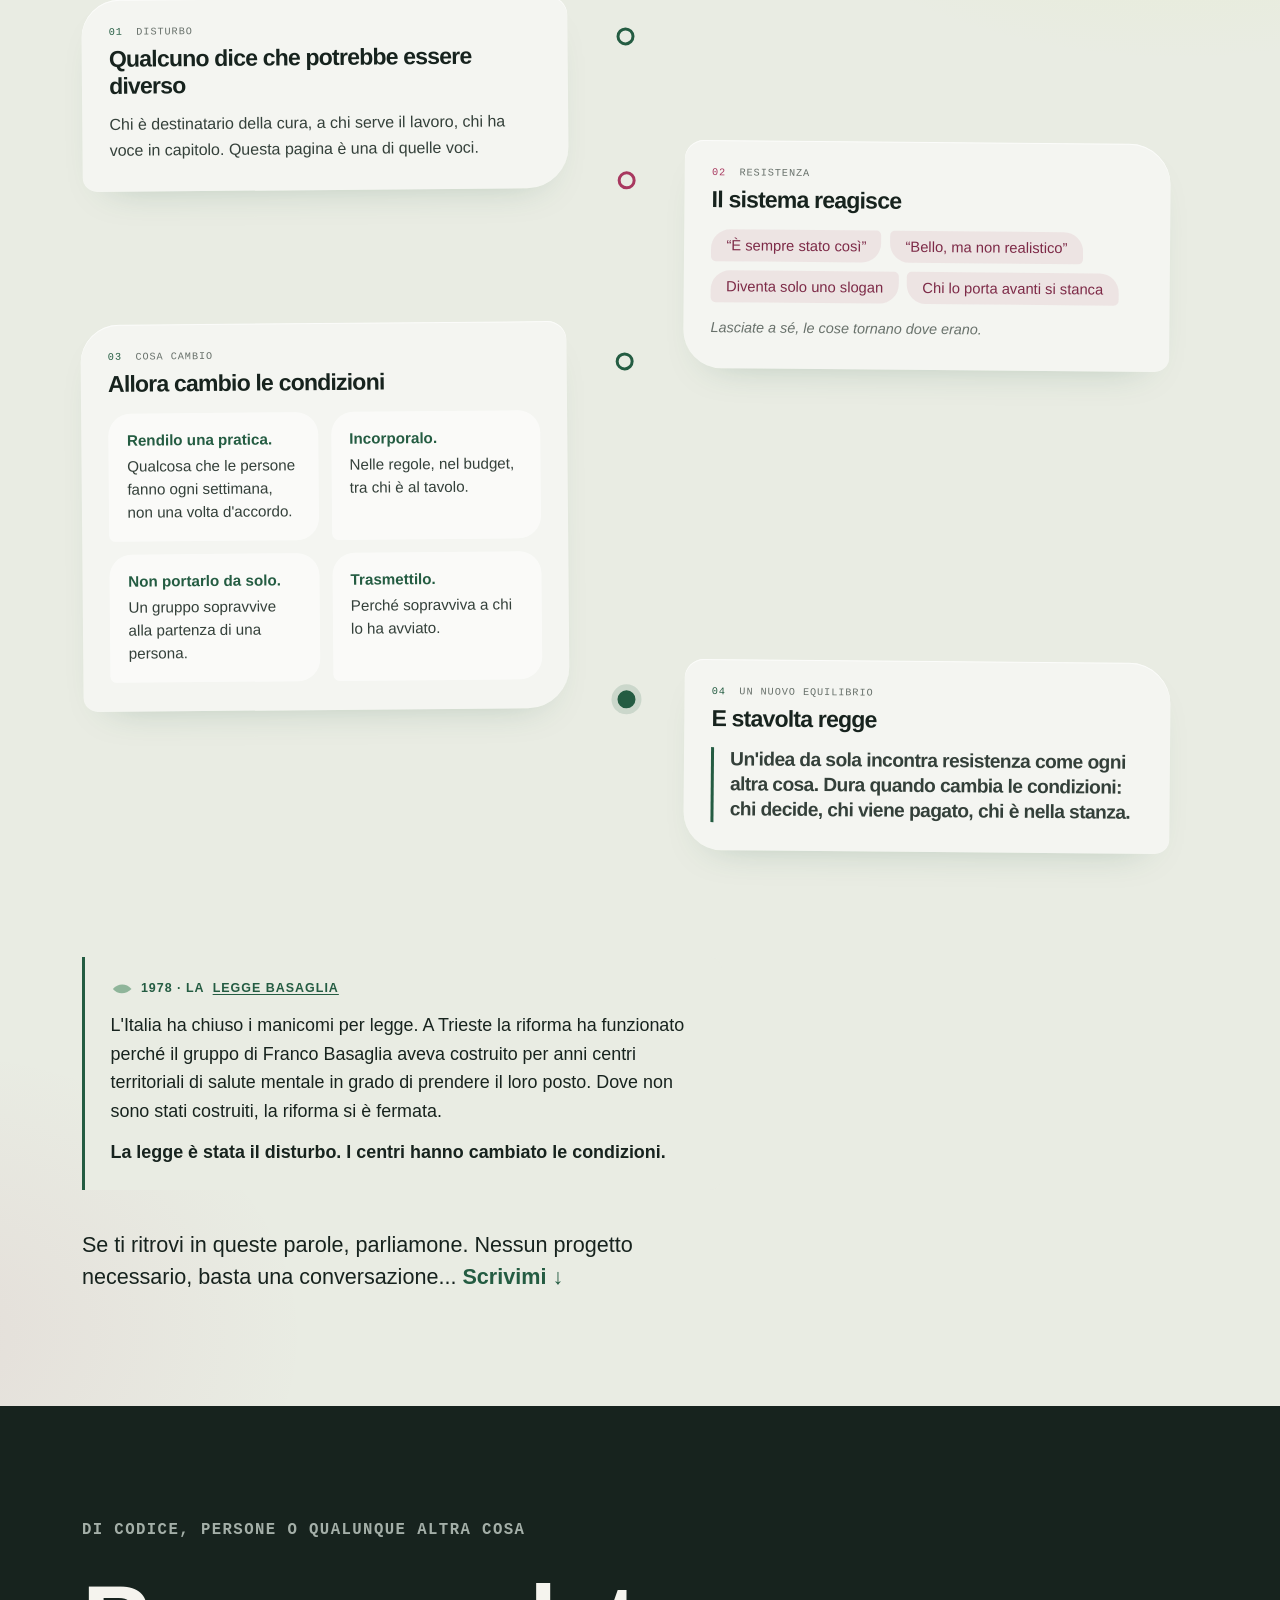
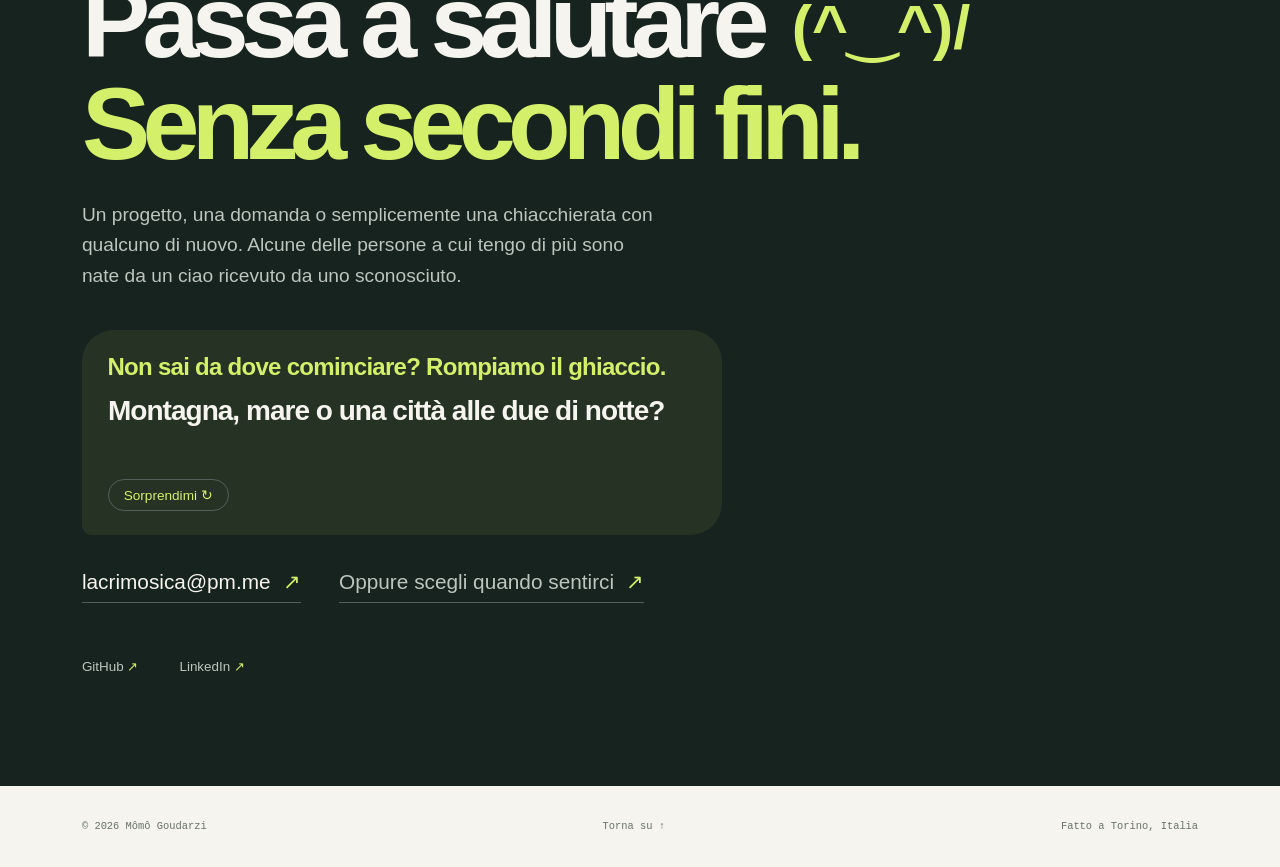
==== commit ed184860: "Add calendar booking link to contact section Co-Authored-By: Claude Opus 5.5 <noreply@anthropic.com>" ====
--- a/it/index.html
+++ b/it/index.html
@@ -569,7 +569,10 @@
           <p class="icebreaker-question" aria-live="polite">Come spremi il dentifricio: dalla fine o dal centro?</p>
           <button class="icebreaker-shuffle" type="button" hidden>Sorprendimi ↻</button>
         </div>
-        <a class="contact-link" href="mailto:lacrimosica@pm.me?subject=Ciao%20dal%20tuo%20sito&amp;body=Ciao%20M%C3%B4m%C3%B4%2C%0A%0AHo%20trovato%20il%20tuo%20sito%20e%20volevo%20salutarti.%0A%0AQualcosa%20su%20di%20me%3A%0A%0ADomanda%20per%20rompere%20il%20ghiaccio%3A%20Come%20spremi%20il%20dentifricio%3A%20dalla%20fine%20o%20dal%20centro%3F%0ALa%20mia%20risposta%3A%0A%0AA%20presto%2C%0A">lacrimosica@pm.me <span aria-hidden="true">↗</span></a>
+        <div class="contact-actions">
+          <a class="contact-link" href="mailto:lacrimosica@pm.me?subject=Ciao%20dal%20tuo%20sito&amp;body=Ciao%20M%C3%B4m%C3%B4%2C%0A%0AHo%20trovato%20il%20tuo%20sito%20e%20volevo%20salutarti.%0A%0AQualcosa%20su%20di%20me%3A%0A%0ADomanda%20per%20rompere%20il%20ghiaccio%3A%20Come%20spremi%20il%20dentifricio%3A%20dalla%20fine%20o%20dal%20centro%3F%0ALa%20mia%20risposta%3A%0A%0AA%20presto%2C%0A">lacrimosica@pm.me <span aria-hidden="true">↗</span></a>
+          <a class="contact-booking" href="https://calendar.app.google/yeAZr2X3fKQZjSZ76" target="_blank" rel="noreferrer">Oppure scegli quando sentirci <span aria-hidden="true">↗</span></a>
+        </div>
         <div class="social-links">
           <a href="https://github.com/Lacrimosica" target="_blank" rel="noreferrer">GitHub <span aria-hidden="true">↗</span></a>
           <a href="https://www.linkedin.com/in/51226189" target="_blank" rel="noreferrer">LinkedIn <span aria-hidden="true">↗</span></a>
--- a/styles.css
+++ b/styles.css
@@ -1203,7 +1203,7 @@
   height: 100%;
   object-fit: cover;
   object-position: 55% 35%;
-  filter: saturate(0.8) contrast(1.02);
+  filter: sepia(0.12) saturate(0.88) contrast(1.02);
 }
 
 .story-portrait figcaption {
@@ -2724,17 +2724,43 @@
   border-color: var(--lime);
 }
 
-.contact-link {
+.contact-actions {
+  display: flex;
+  flex-wrap: wrap;
+  align-items: baseline;
+  gap: 1rem 2.4rem;
+  margin-top: 2.2rem;
+}
+
+.contact-link,
+.contact-booking {
   display: inline-flex;
   align-items: center;
   gap: 0.75rem;
-  margin-top: 2.2rem;
   padding-bottom: 0.5rem;
   border-bottom: 1px solid #536059;
   font-size: clamp(1rem, 2vw, 1.3rem);
 }
 
+/* The calendar link is the quieter second option next to the email. */
+.contact-booking {
+  color: #bdc5bf;
+}
+
+.contact-link:hover,
+.contact-booking:hover,
+.contact-link:focus-visible,
+.contact-booking:focus-visible {
+  border-color: var(--lime);
+}
+
+.contact-booking:hover,
+.contact-booking:focus-visible {
+  color: var(--paper);
+}
+
 .contact-link span,
+.contact-booking span,
 .contact .social-links span {
   color: var(--lime);
 }
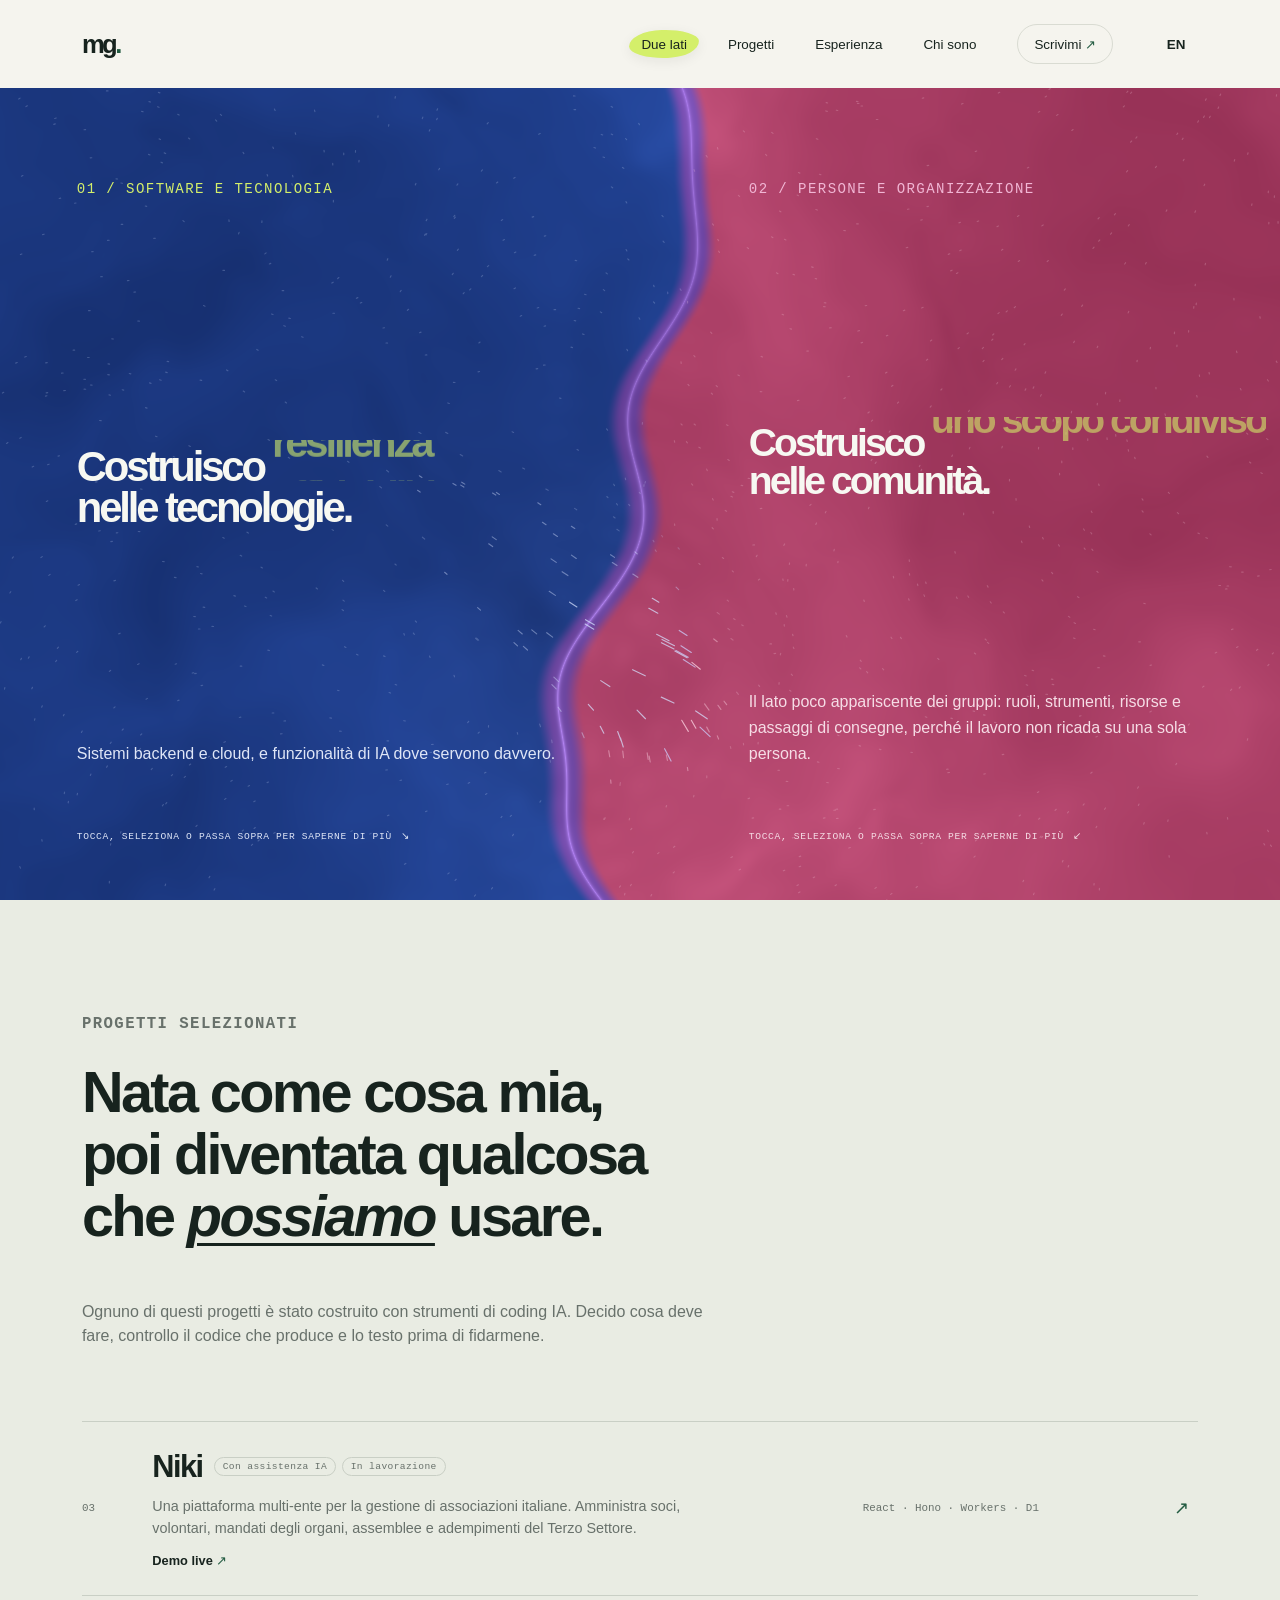
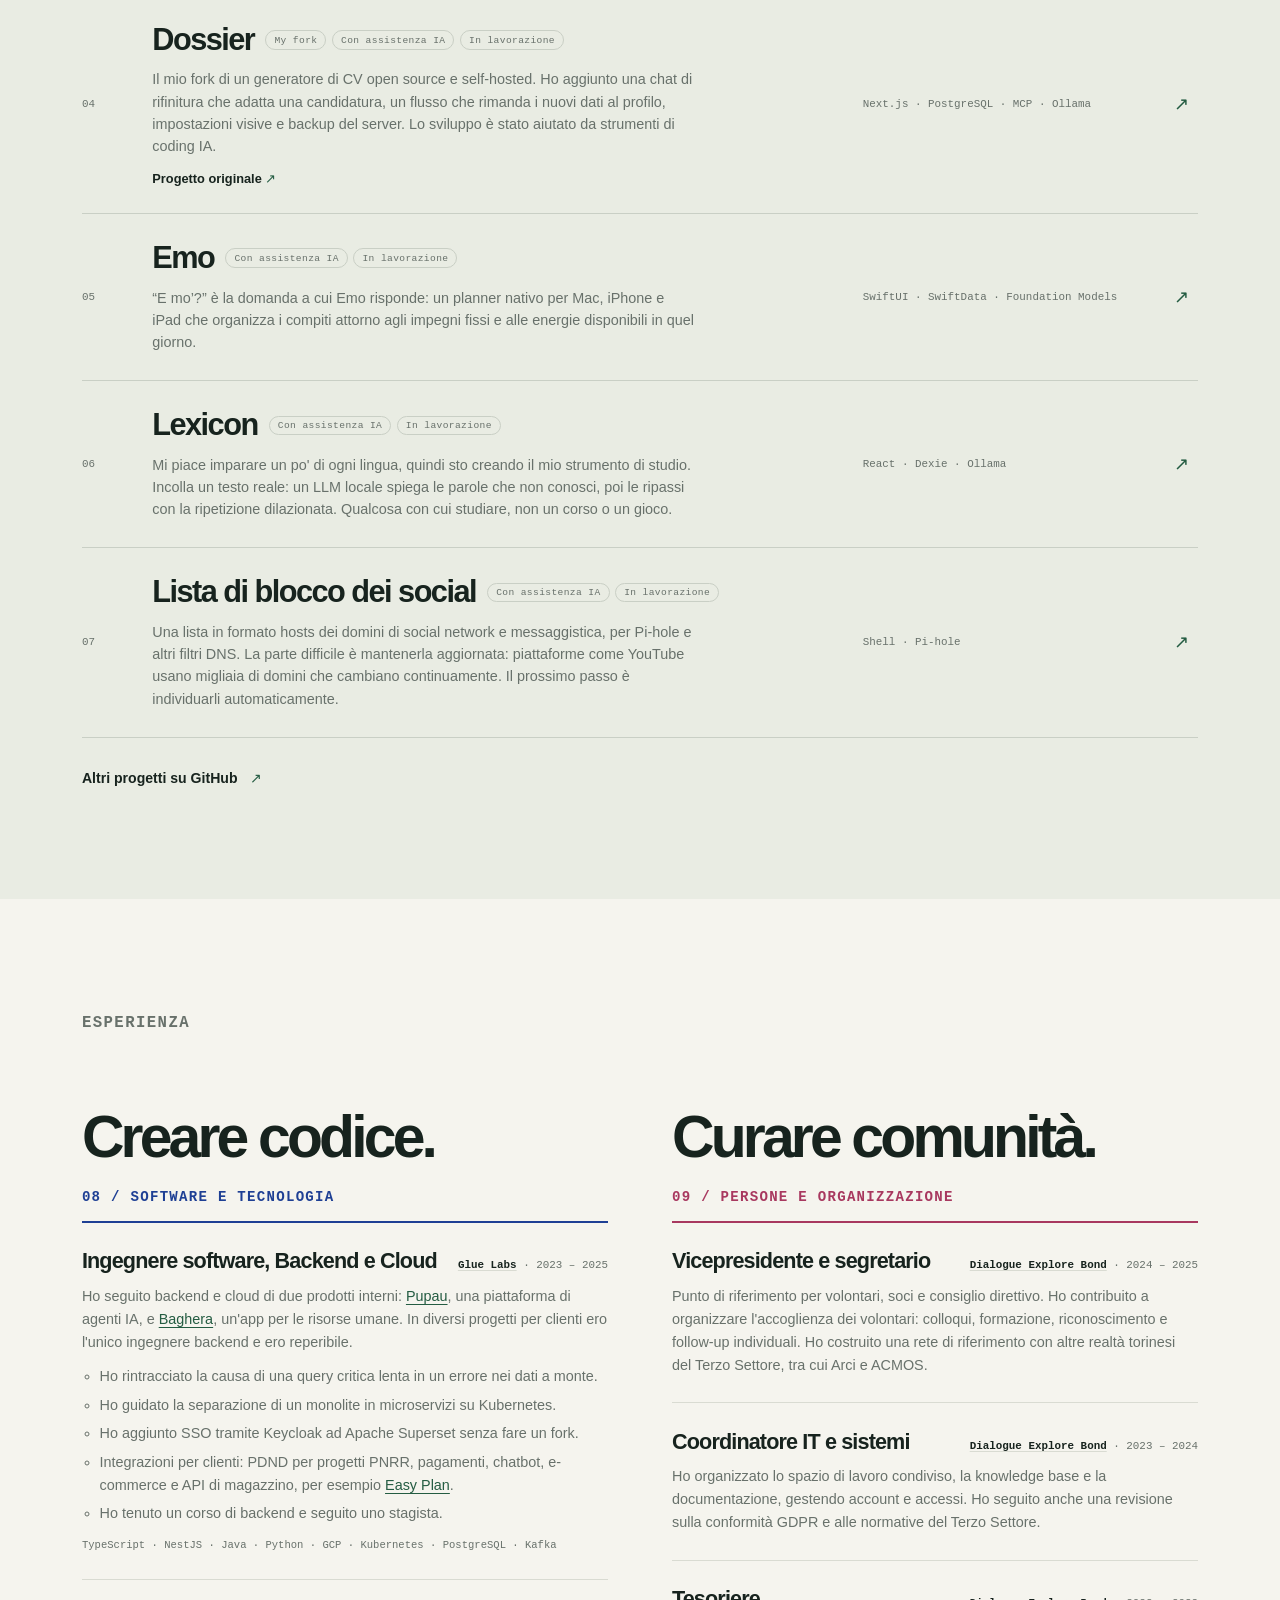
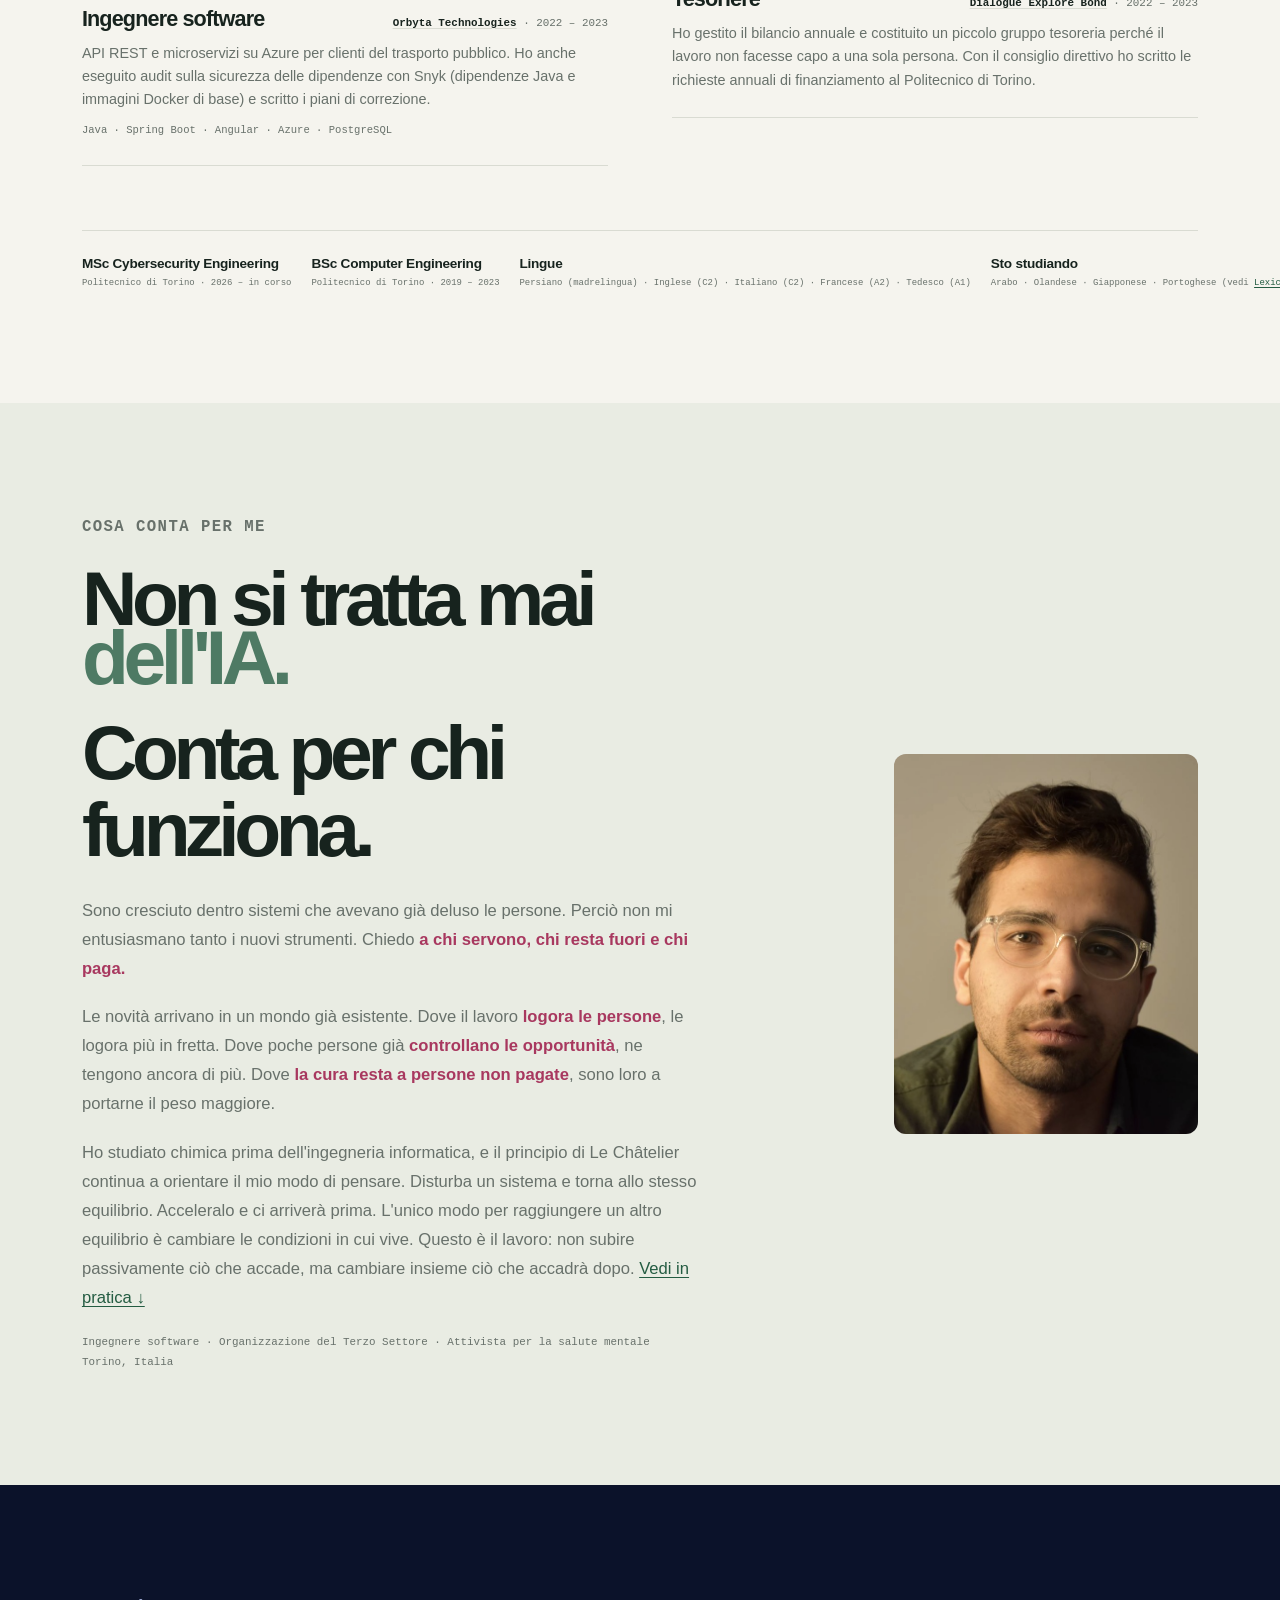
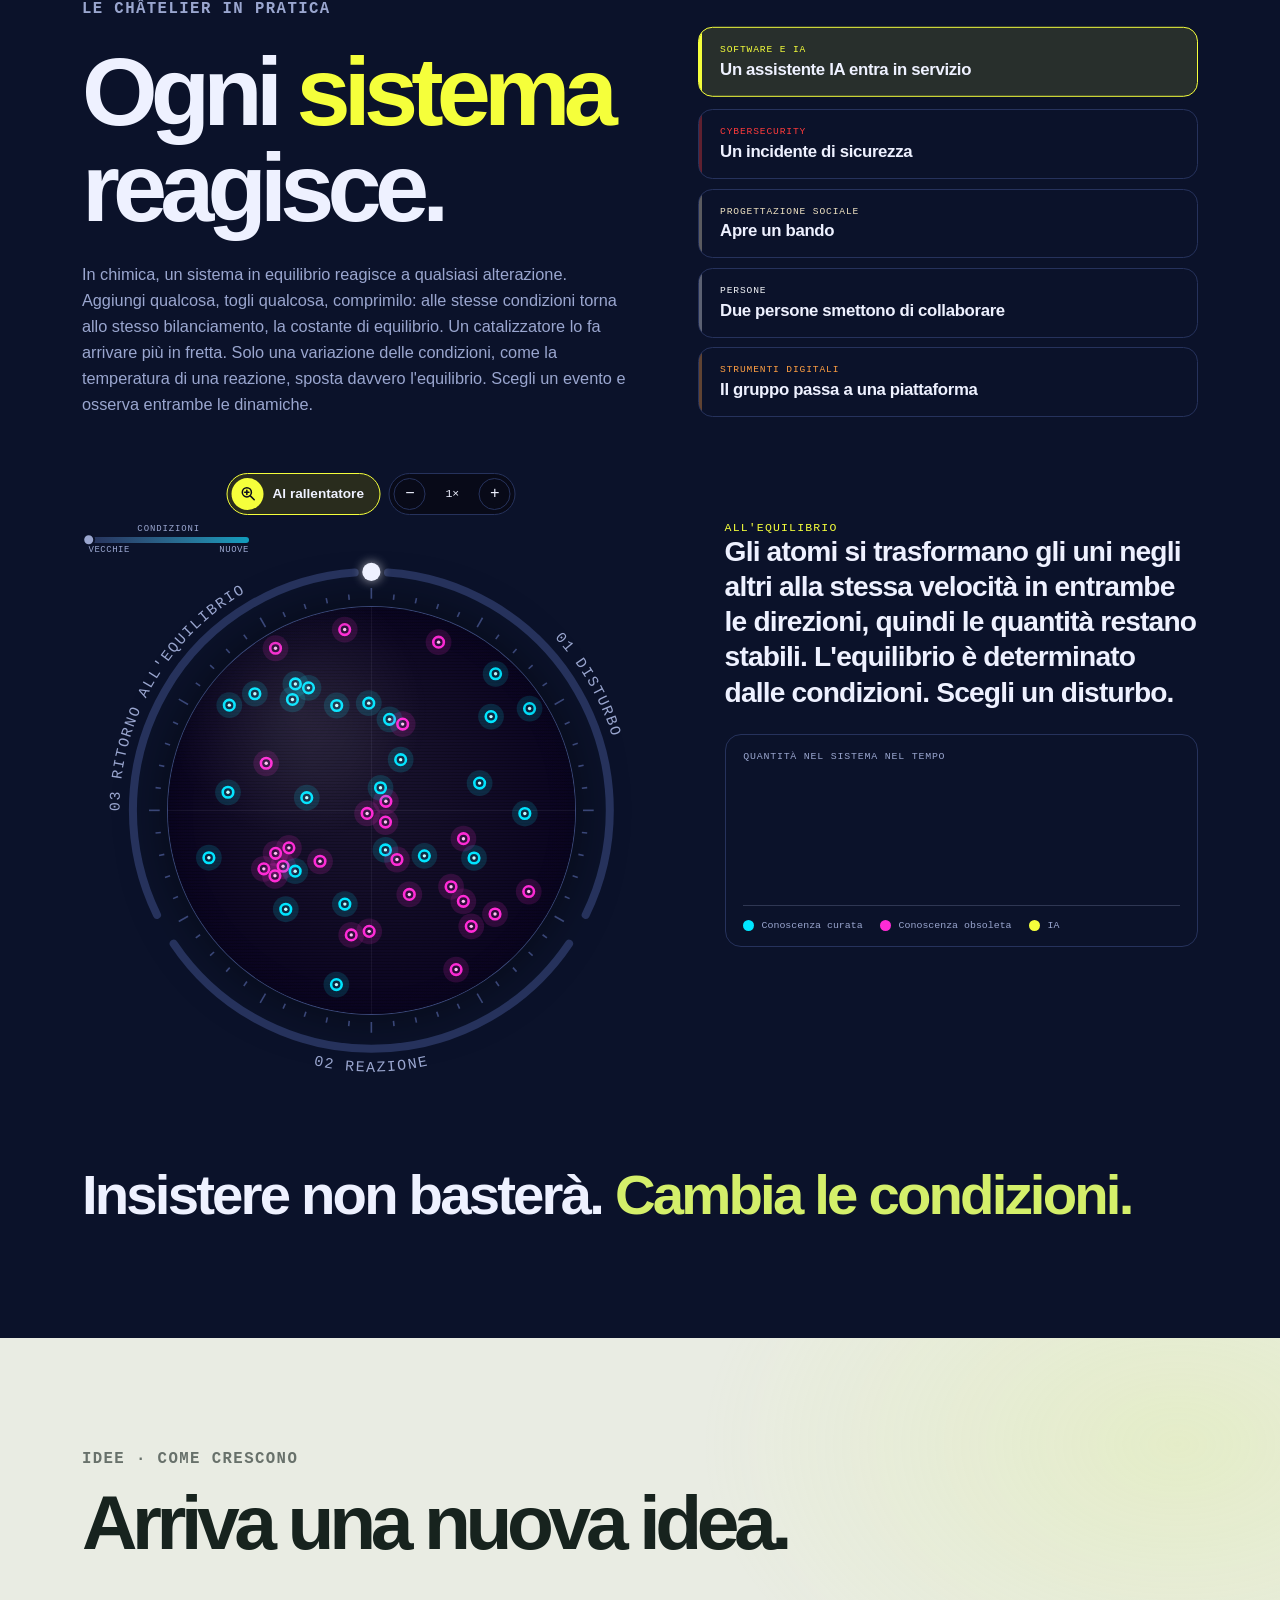
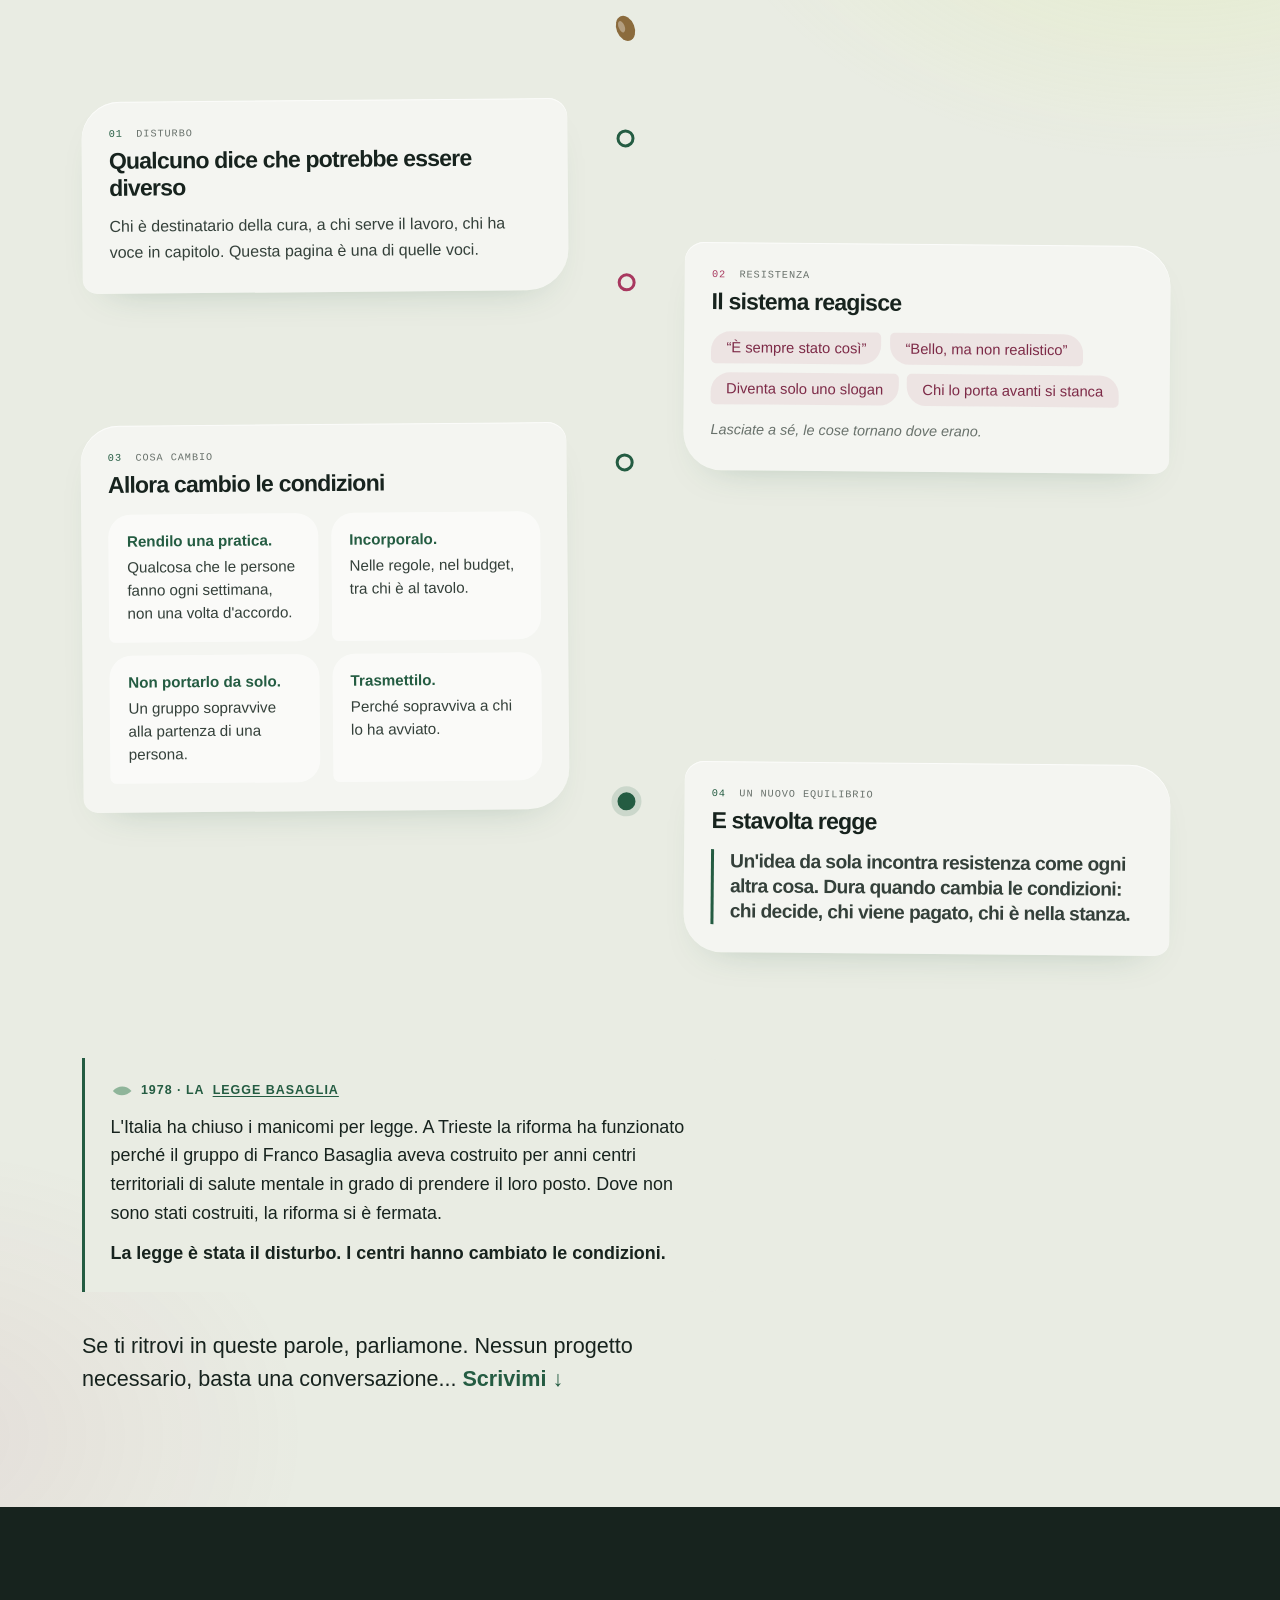
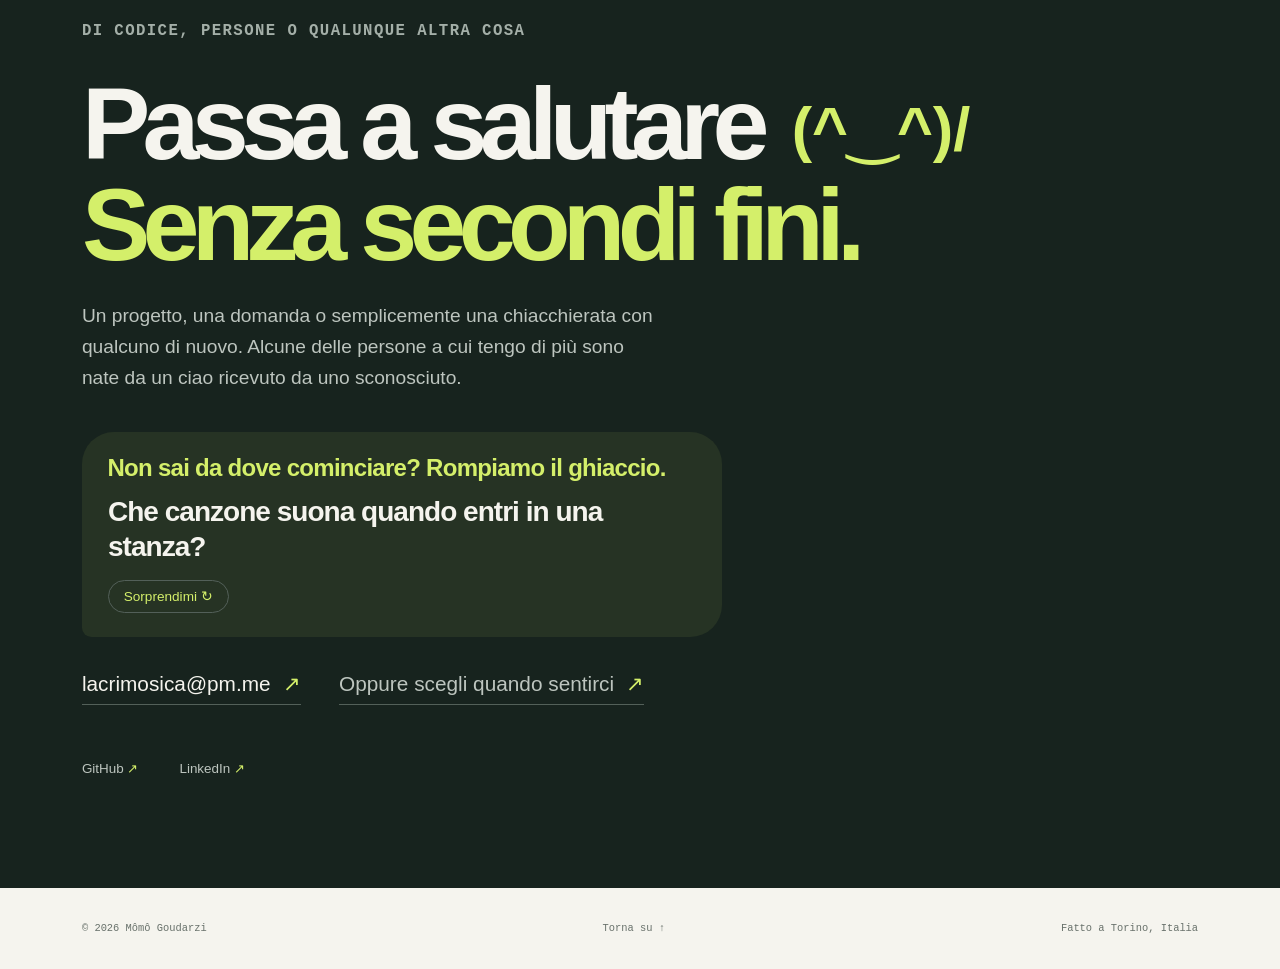
==== commit 1e3bbb73: "Disclose AI-assisted projects Add an intro line under Selected projects and an AI-assisted tag to ea" ====
--- a/it/index.html
+++ b/it/index.html
@@ -95,12 +95,13 @@
         <div class="section-heading">
           <p class="eyebrow">Progetti selezionati</p>
           <h2 id="work-title">Nata come cosa mia, poi diventata qualcosa che <em>possiamo</em> usare.</h2>
+          <p class="work-note">Ognuno di questi progetti è stato costruito con strumenti di coding IA. Decido cosa deve fare, controllo il codice che produce e lo testo prima di fidarmene.</p>
         </div>
         <div class="project-list">
           <article class="project">
             <span class="project-number">03</span>
             <div class="project-main">
-              <h3 class="project-title"><a class="project-link" href="https://github.com/Lacrimosica/niki" target="_blank" rel="noreferrer">Niki</a><span class="project-tags"><span class="project-tag">In lavorazione</span></span></h3>
+              <h3 class="project-title"><a class="project-link" href="https://github.com/Lacrimosica/niki" target="_blank" rel="noreferrer">Niki</a><span class="project-tags"><span class="project-tag">Con assistenza IA</span><span class="project-tag">In lavorazione</span></span></h3>
               <p class="project-description">Una piattaforma multi-ente per la gestione di associazioni italiane. Amministra soci, volontari, mandati degli organi, assemblee e adempimenti del Terzo Settore.</p>
               <a class="project-extra" href="https://niki-demo.lacrimosica.com" target="_blank" rel="noreferrer">Demo live <span aria-hidden="true">↗</span></a>
             </div>
@@ -110,7 +111,7 @@
           <article class="project">
             <span class="project-number">04</span>
             <div class="project-main">
-              <h3 class="project-title">Dossier <span class="project-tags"><span class="project-tag">My fork</span><span class="project-tag">In lavorazione</span></span></h3>
+              <h3 class="project-title">Dossier <span class="project-tags"><span class="project-tag">My fork</span><span class="project-tag">Con assistenza IA</span><span class="project-tag">In lavorazione</span></span></h3>
               <p class="project-description">Il mio fork di un generatore di CV open source e self-hosted. Ho aggiunto una chat di rifinitura che adatta una candidatura, un flusso che rimanda i nuovi dati al profilo, impostazioni visive e backup del server. Lo sviluppo è stato aiutato da strumenti di coding IA.</p>
               <a class="project-extra" href="https://github.com/AienTech/dossier" target="_blank" rel="noreferrer">Progetto originale <span aria-hidden="true">↗</span></a>
             </div>
@@ -120,7 +121,7 @@
           <article class="project">
             <span class="project-number">05</span>
             <div class="project-main">
-              <h3 class="project-title"><a class="project-link" href="https://github.com/Lacrimosica/emo" target="_blank" rel="noreferrer">Emo</a><span class="project-tags"><span class="project-tag">In lavorazione</span></span></h3>
+              <h3 class="project-title"><a class="project-link" href="https://github.com/Lacrimosica/emo" target="_blank" rel="noreferrer">Emo</a><span class="project-tags"><span class="project-tag">Con assistenza IA</span><span class="project-tag">In lavorazione</span></span></h3>
               <p class="project-description">“E mo’?” è la domanda a cui Emo risponde: un planner nativo per Mac, iPhone e iPad che organizza i compiti attorno agli impegni fissi e alle energie disponibili in quel giorno.</p>
             </div>
             <span class="project-stack">SwiftUI · SwiftData · Foundation Models</span>
@@ -129,7 +130,7 @@
           <article class="project" id="lexicon">
             <span class="project-number">06</span>
             <div class="project-main">
-              <h3 class="project-title"><a class="project-link" href="https://github.com/Lacrimosica/lexicon" target="_blank" rel="noreferrer">Lexicon</a><span class="project-tags"><span class="project-tag">In lavorazione</span></span></h3>
+              <h3 class="project-title"><a class="project-link" href="https://github.com/Lacrimosica/lexicon" target="_blank" rel="noreferrer">Lexicon</a><span class="project-tags"><span class="project-tag">Con assistenza IA</span><span class="project-tag">In lavorazione</span></span></h3>
               <p class="project-description">Mi piace imparare un po' di ogni lingua, quindi sto creando il mio strumento di studio. Incolla un testo reale: un LLM locale spiega le parole che non conosci, poi le ripassi con la ripetizione dilazionata. Qualcosa con cui studiare, non un corso o un gioco.</p>
             </div>
             <span class="project-stack">React · Dexie · Ollama</span>
@@ -138,7 +139,7 @@
           <article class="project">
             <span class="project-number">07</span>
             <div class="project-main">
-              <h3 class="project-title"><a class="project-link" href="https://github.com/Lacrimosica/social-media-domains-reference-list" target="_blank" rel="noreferrer">Lista di blocco dei social</a><span class="project-tags"><span class="project-tag">In lavorazione</span></span></h3>
+              <h3 class="project-title"><a class="project-link" href="https://github.com/Lacrimosica/social-media-domains-reference-list" target="_blank" rel="noreferrer">Lista di blocco dei social</a><span class="project-tags"><span class="project-tag">Con assistenza IA</span><span class="project-tag">In lavorazione</span></span></h3>
               <p class="project-description">Una lista in formato hosts dei domini di social network e messaggistica, per Pi-hole e altri filtri DNS. La parte difficile è mantenerla aggiornata: piattaforme come YouTube usano migliaia di domini che cambiano continuamente. Il prossimo passo è individuarli automaticamente.</p>
             </div>
             <span class="project-stack">Shell · Pi-hole</span>
--- a/styles.css
+++ b/styles.css
@@ -334,6 +334,14 @@
   grid-template-columns: 1fr;
 }
 
+.work-note {
+  max-width: 40rem;
+  margin: 1.25rem 0 0;
+  color: var(--muted);
+  font-size: 1rem;
+  line-height: 1.55;
+}
+
 @media (min-width: 701px) and (max-width: 1400px),
   (min-width: 701px) and (hover: none) and (pointer: coarse) {
   .section-heading h2 {
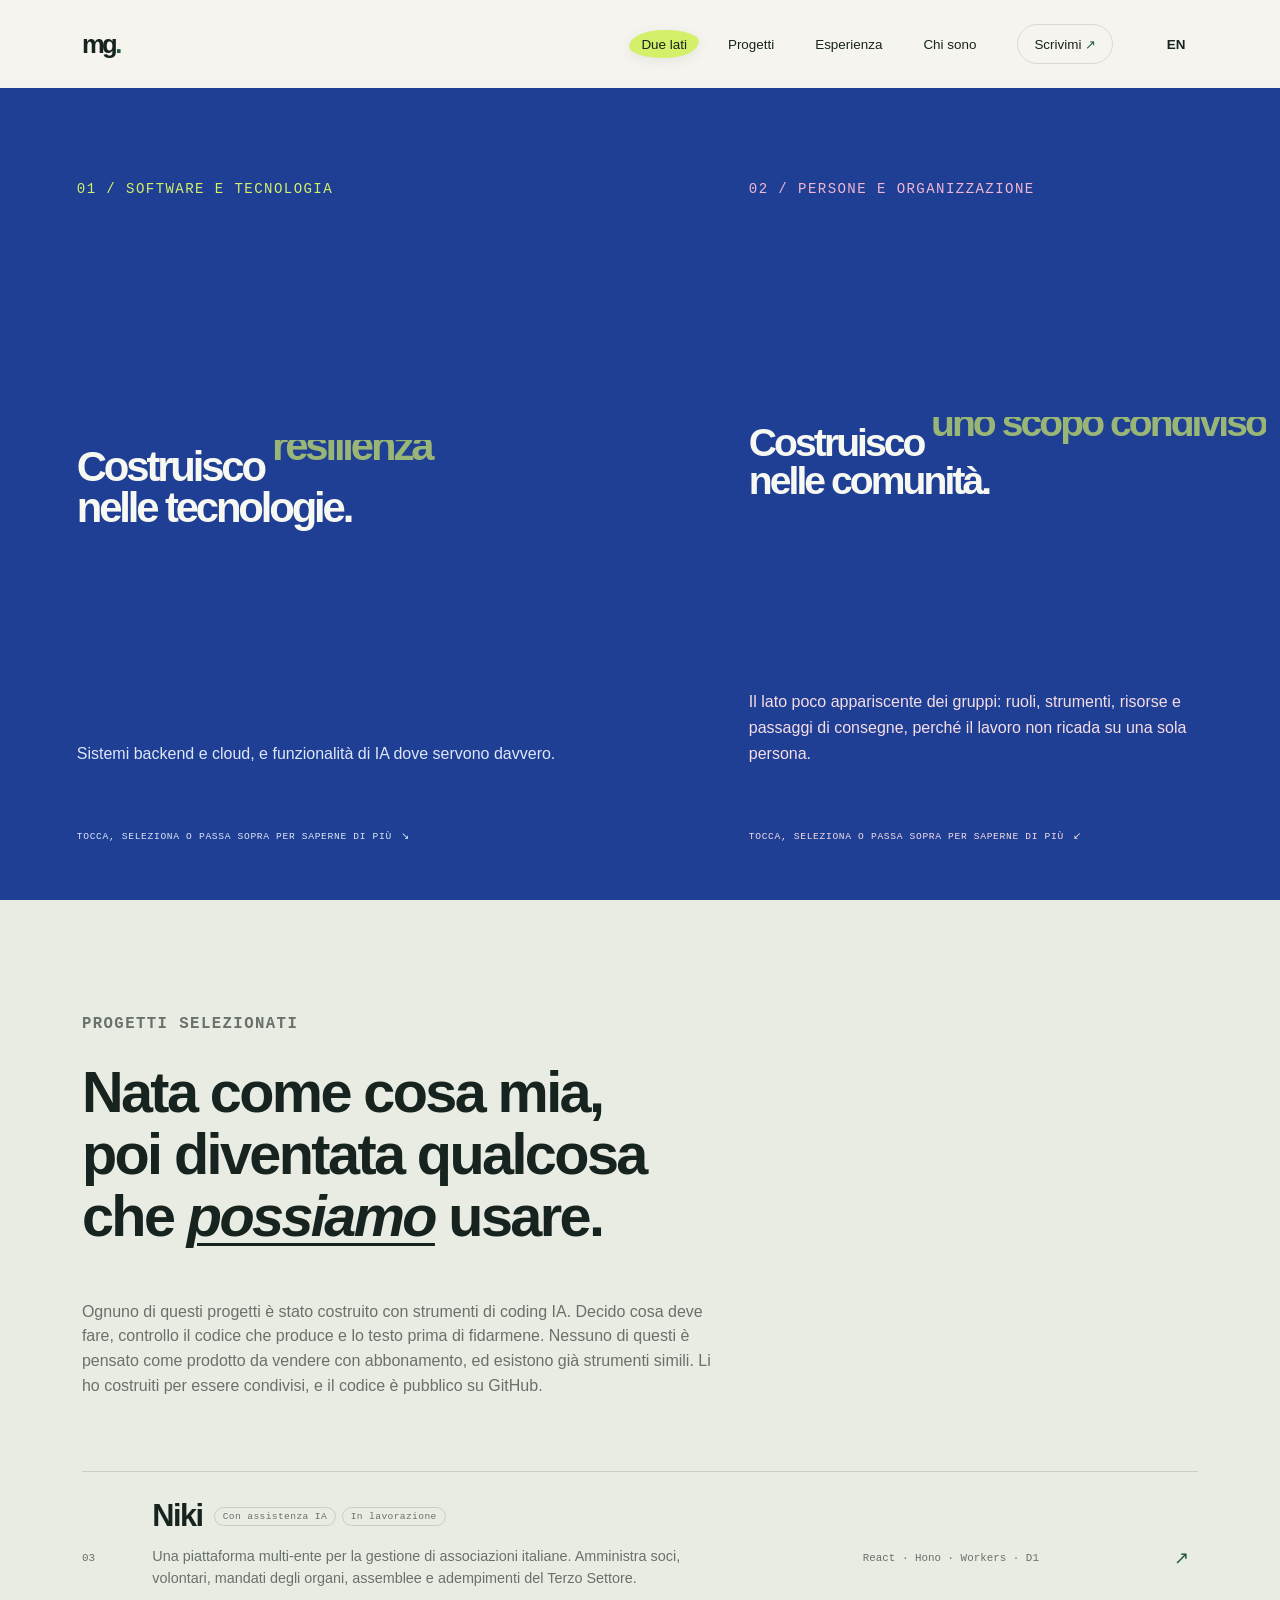
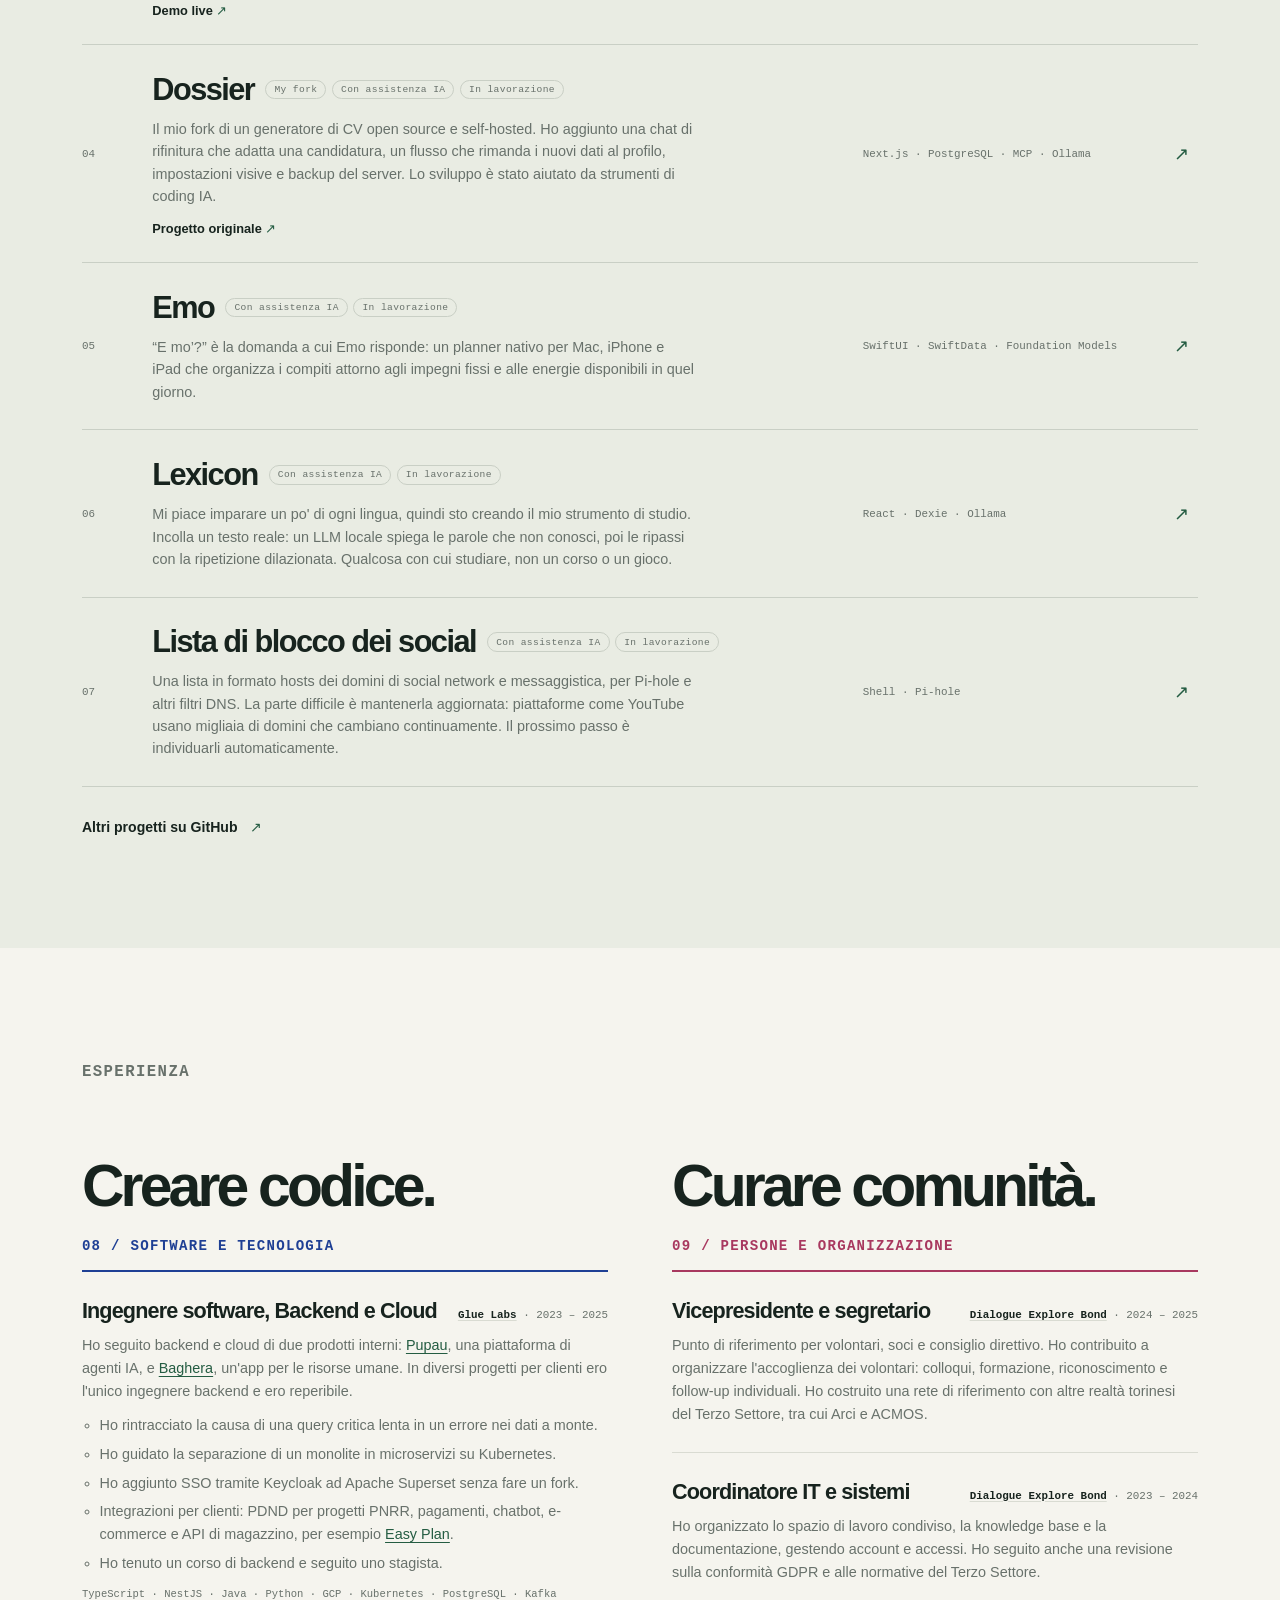
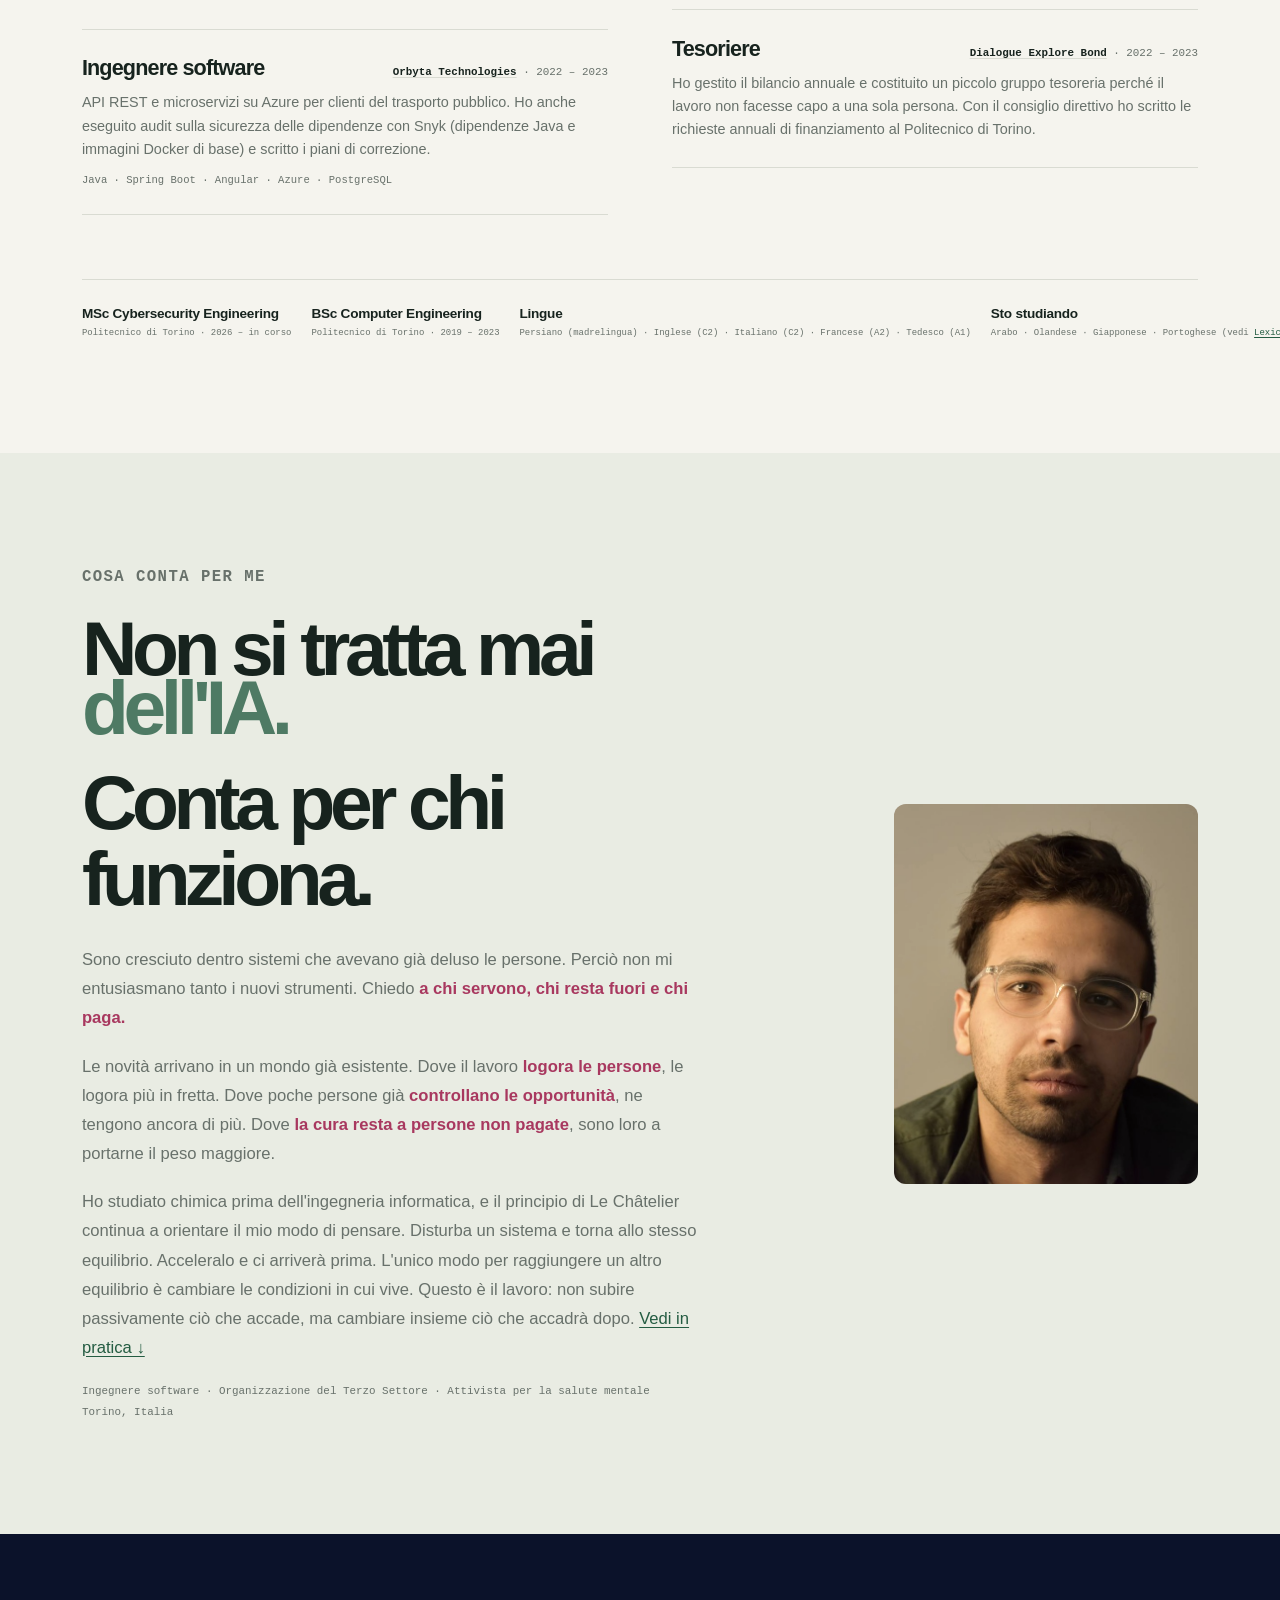
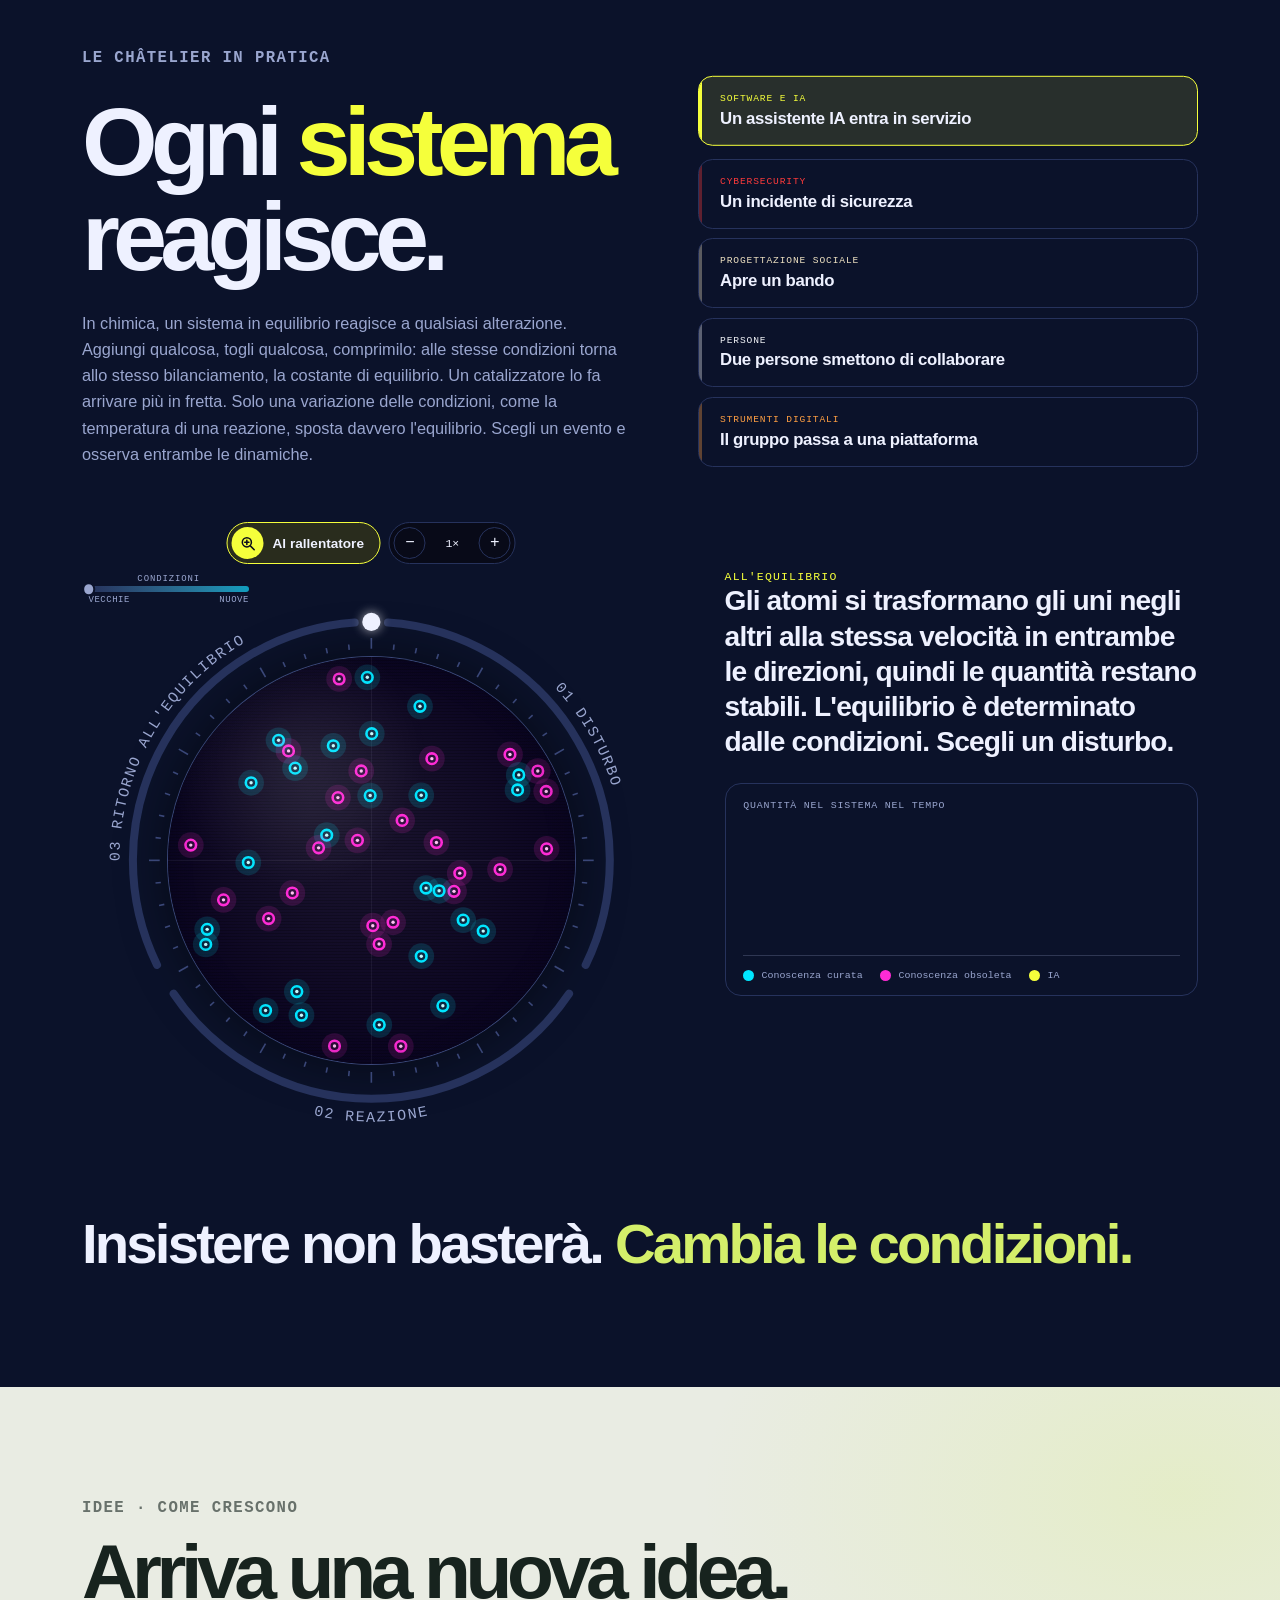
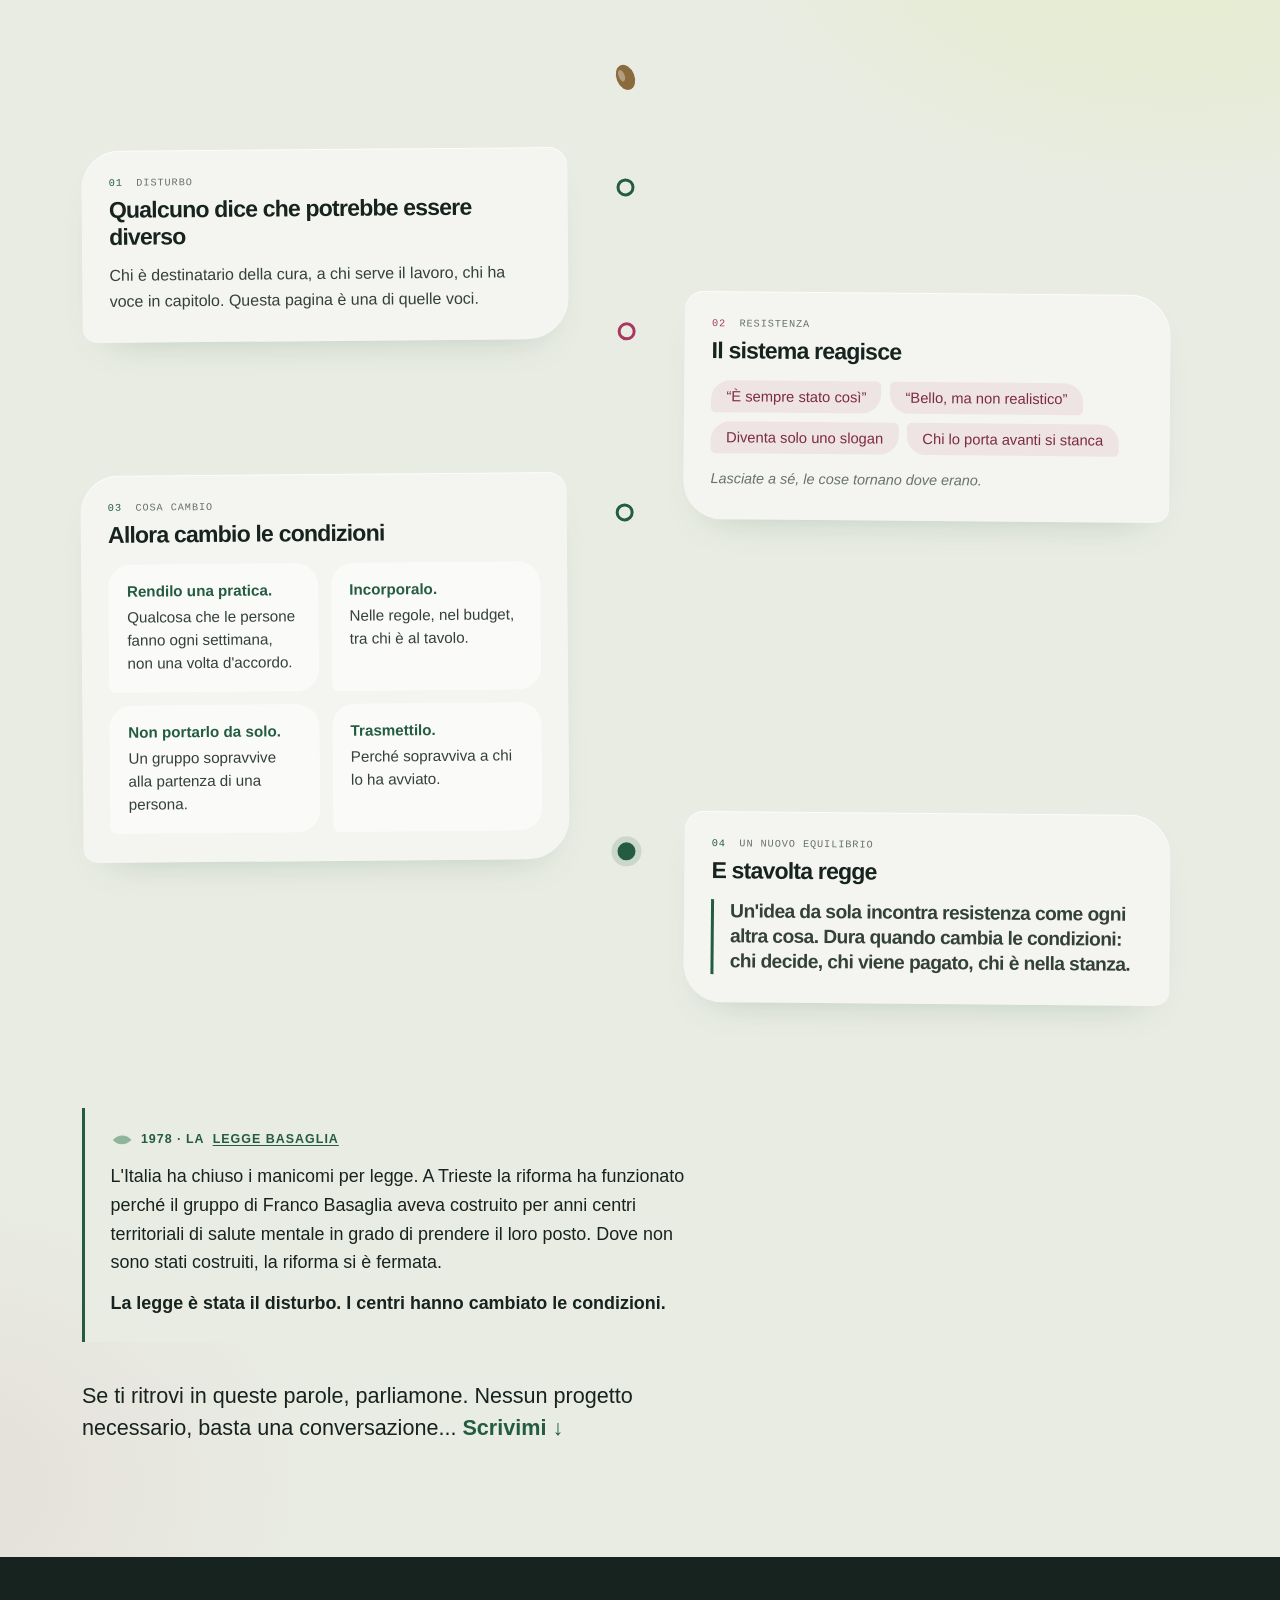
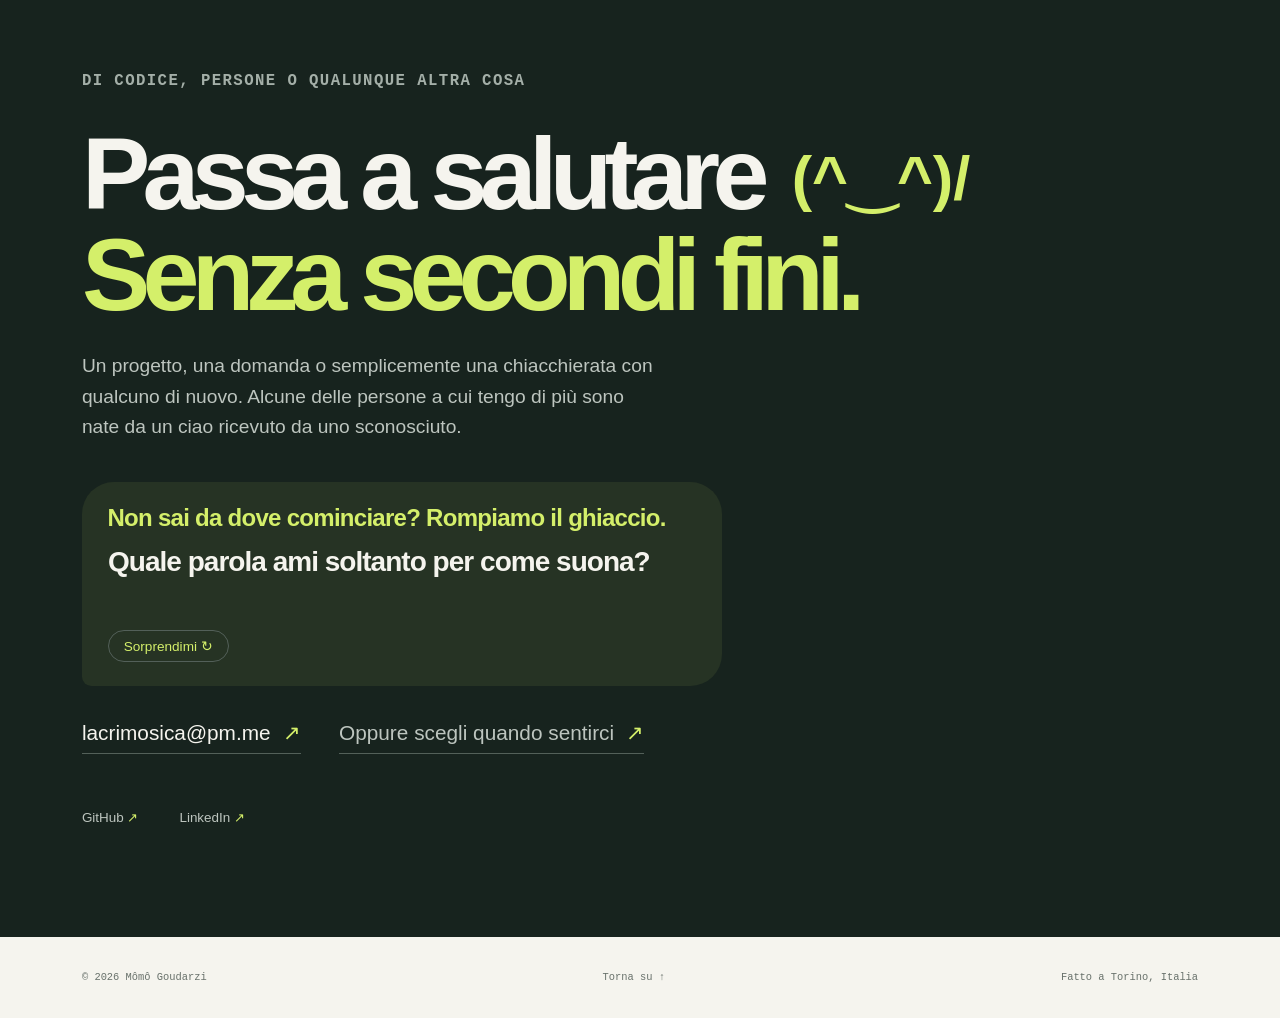
==== commit f6ee3198: "Explain that the projects are shared, not products Add a line to the Selected projects intro on both" ====
--- a/it/index.html
+++ b/it/index.html
@@ -95,7 +95,7 @@
         <div class="section-heading">
           <p class="eyebrow">Progetti selezionati</p>
           <h2 id="work-title">Nata come cosa mia, poi diventata qualcosa che <em>possiamo</em> usare.</h2>
-          <p class="work-note">Ognuno di questi progetti è stato costruito con strumenti di coding IA. Decido cosa deve fare, controllo il codice che produce e lo testo prima di fidarmene.</p>
+          <p class="work-note">Ognuno di questi progetti è stato costruito con strumenti di coding IA. Decido cosa deve fare, controllo il codice che produce e lo testo prima di fidarmene. Nessuno di questi è pensato come prodotto da vendere con abbonamento, ed esistono già strumenti simili. Li ho costruiti per essere condivisi, e il codice è pubblico su GitHub.</p>
         </div>
         <div class="project-list">
           <article class="project">
